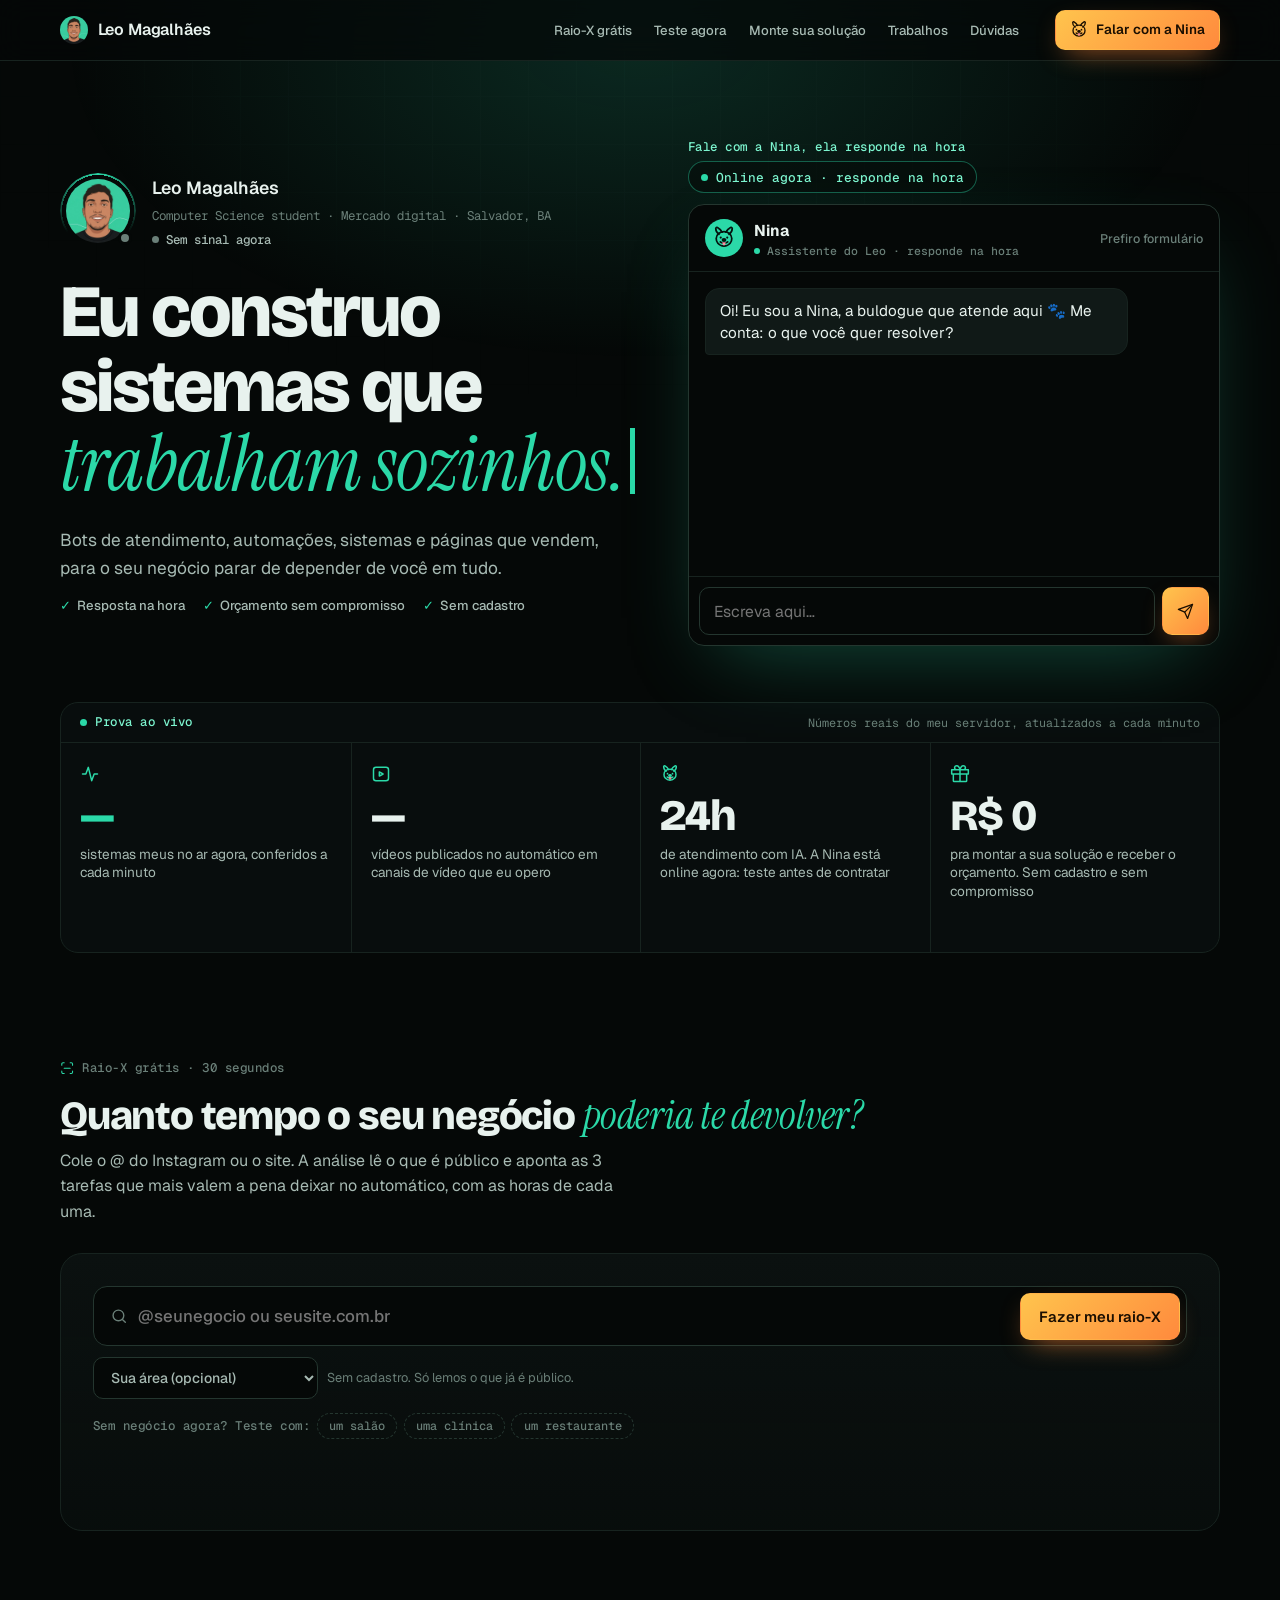
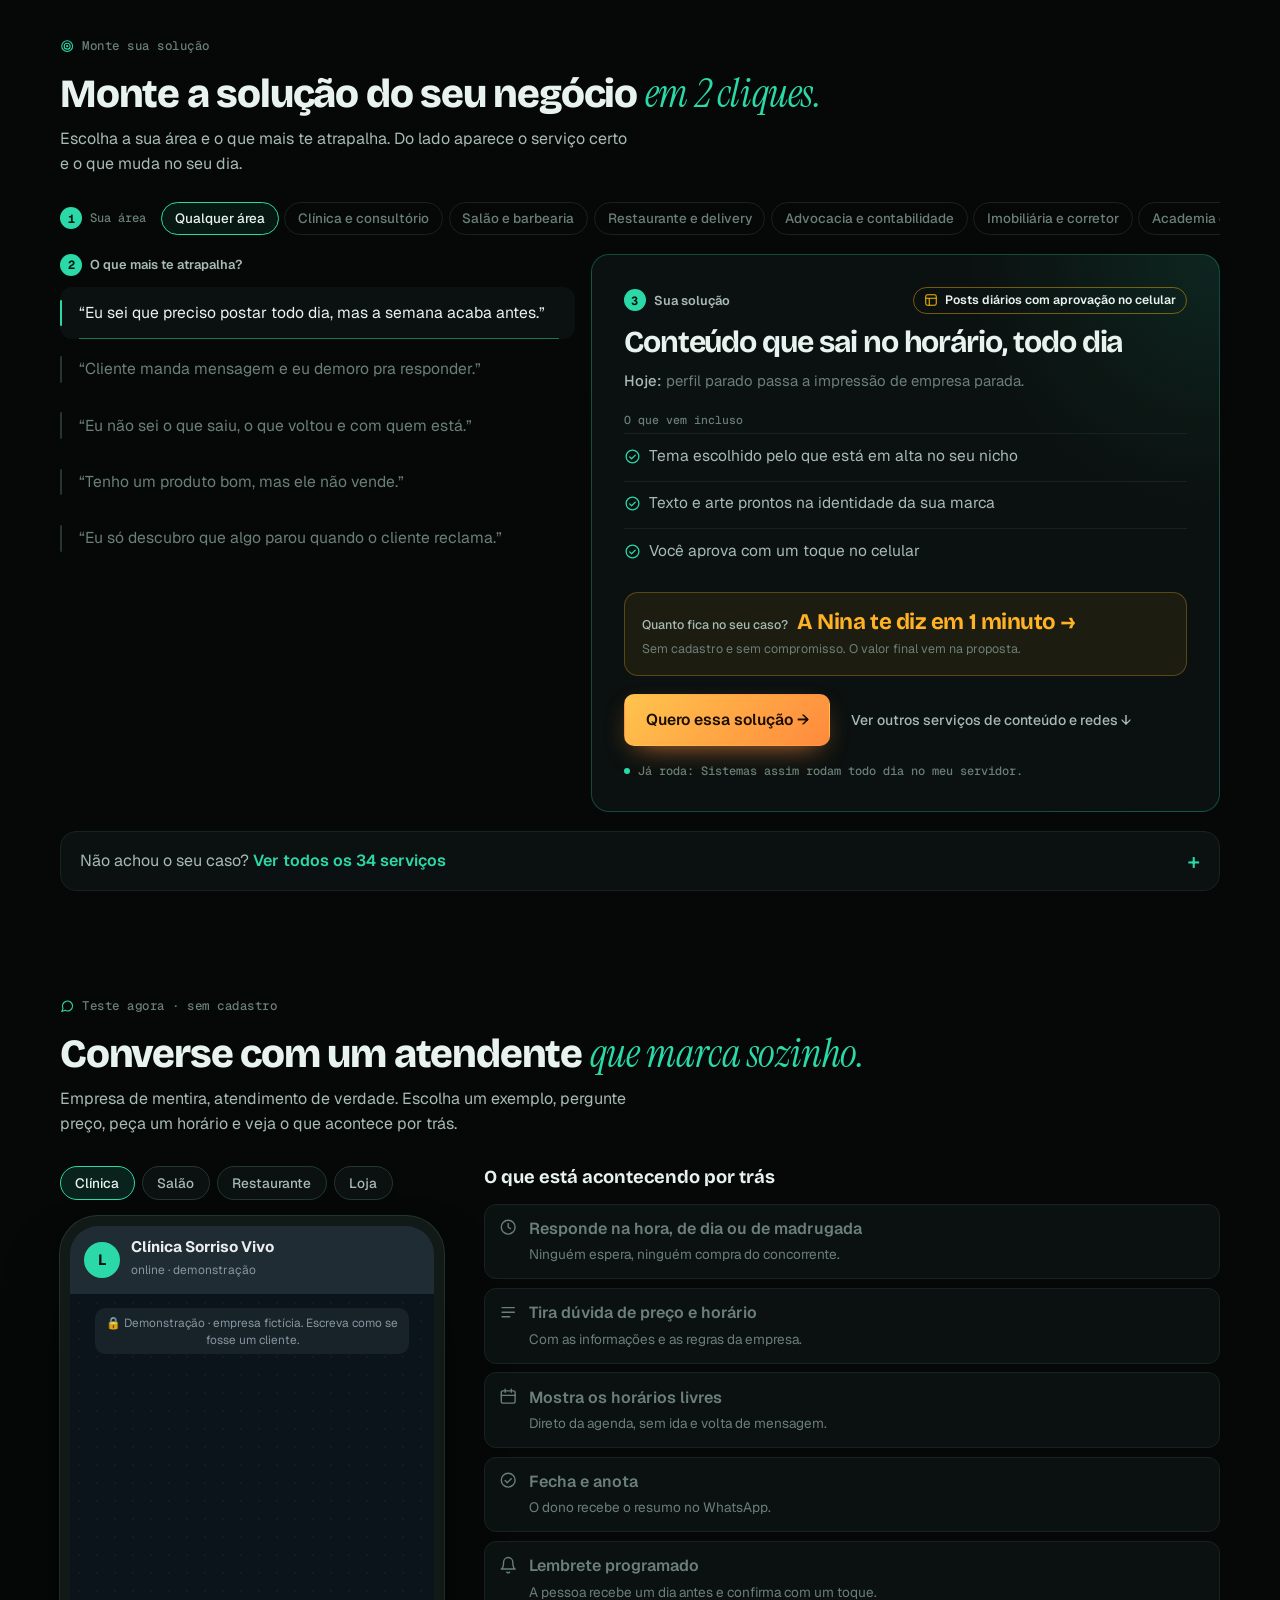
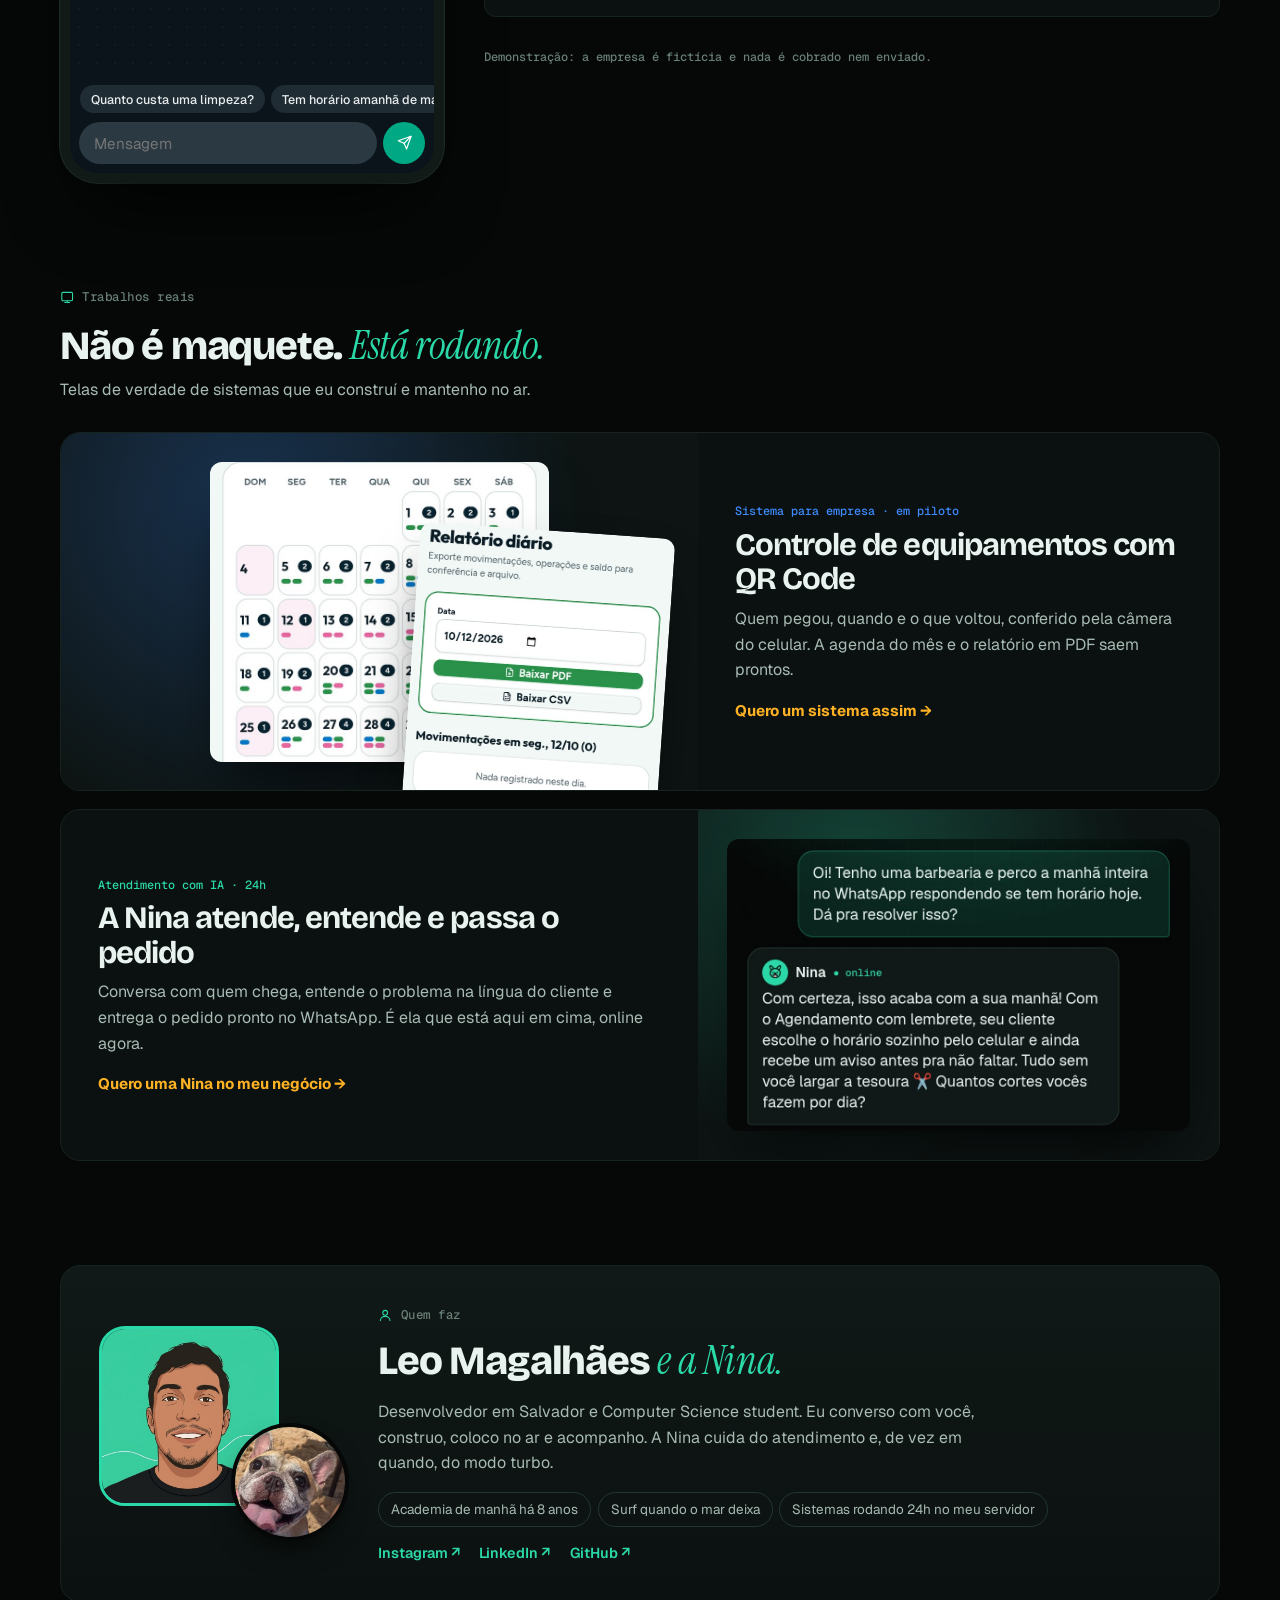
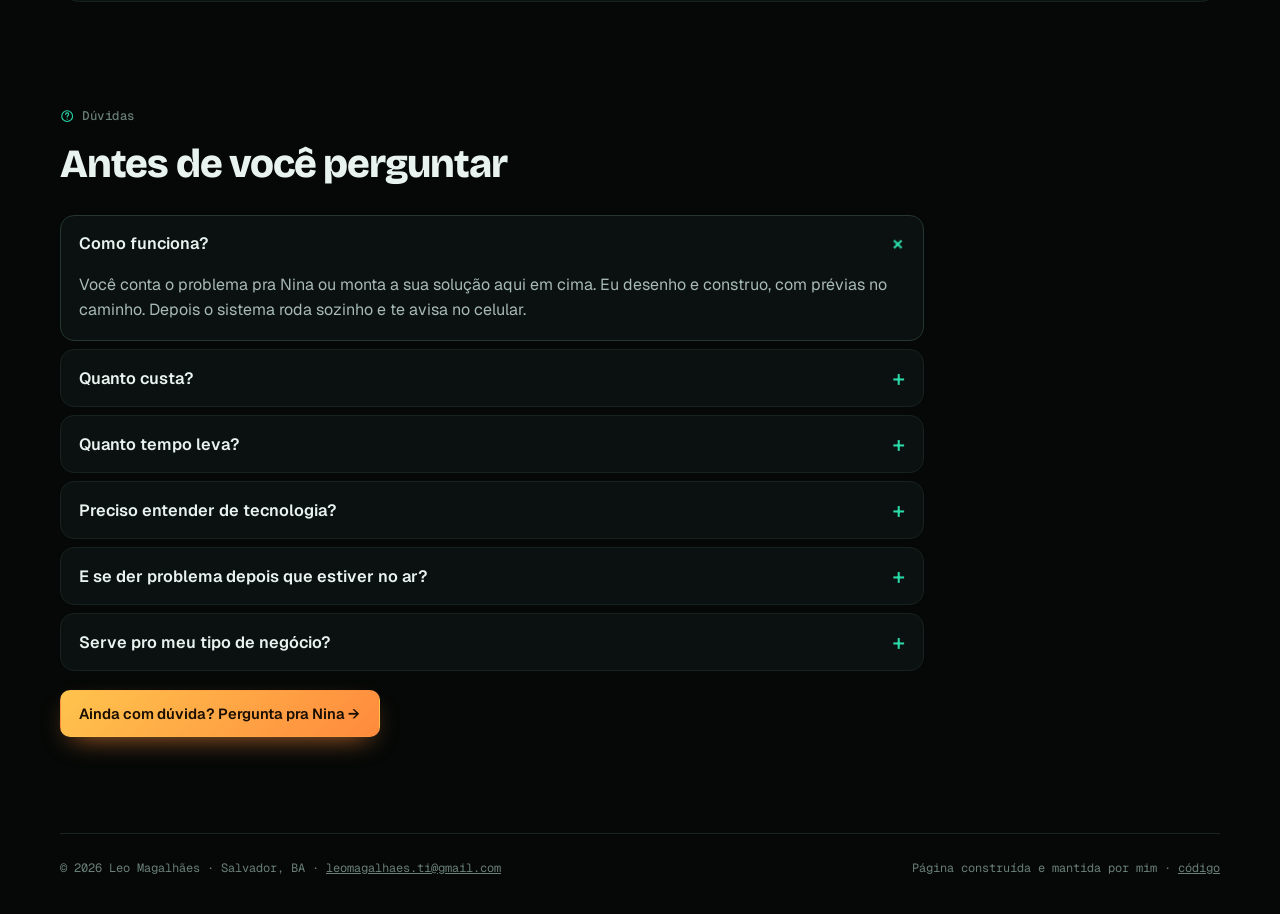
==== novo/index.html @ d96c5d02 "Raio-X e demonstração no site principal; academia no lugar do jiu Co-Authored-By: Claude Opus 5.5 <n" ====
<!doctype html>
<html lang="pt-BR">
<head>
<base href="/">
<meta name="robots" content="noindex">
<meta charset="utf-8">
<meta name="viewport" content="width=device-width,initial-scale=1,viewport-fit=cover">
<meta name="description" content="Leo Magalhães, Computer Science student. Automações, aplicativos web, ferramentas com IA e projetos no mercado digital, com o status de cada um ao vivo.">
<meta property="og:title" content="Leo Magalhães · Projetos">
<meta property="og:description" content="Eu construo sistemas que trabalham sozinhos. Veja o que está rodando agora.">
<meta property="og:image" content="https://leomagalhaesti.github.io/previa.png">
<meta property="og:url" content="https://leomagalhaesti.github.io/">
<meta property="og:type" content="website">
<meta name="twitter:card" content="summary_large_image">
<meta name="theme-color" content="#050807">
<link rel="icon" href="img/foto.jpg">
<title>Leo Magalhães</title>
<link rel="stylesheet" href="https://fonts.googleapis.com/css2?family=Bricolage+Grotesque:opsz,wght@12..96,600;12..96,700;12..96,800&family=Geist:wght@400;500;600;700&family=Geist+Mono:wght@400;500;600&family=Instrument+Serif:ital@1&display=swap">
<style>
/* Layout: central de controle. Topo com quem sou + console ao vivo (dados reais do servidor e do GitHub entrando linha
   a linha); faixa de números animados; sistemas em operação com batimento; projetos com barra de progresso; diário em
   linha do tempo que acende ao rolar; fora do código com os ícones dos destaques do Instagram; contato.
   Identidade = a do Instagram: verde-menta da foto, grafite, ícones de traço e a ondinha. Só escuro. */
:root{
  --fundo:#050807; --painel:#0B1110; --painel-2:#101917; --linha:#17231F; --linha-forte:#24362F;
  --texto:#E8F2EE; --texto-2:#A7BAB3; --texto-3:#6A7F78;
  --menta:#2BD9A8; --menta-2:#7CF5CF; --ambar:#F5B700; --coral:#FF4D6D; --azul:#3D8BFF; --lilas:#B79CFF;
  --mono:"Geist Mono",ui-monospace,monospace; --sans:"Geist",system-ui,sans-serif; --raio:14px;
  color-scheme:dark;
}
*{box-sizing:border-box}
html{scroll-behavior:smooth;-webkit-text-size-adjust:100%}
body{margin:0;background:var(--fundo);color:var(--texto);font:400 1rem/1.6 var(--sans);overflow-x:hidden}
body::before{content:"";position:fixed;inset:0;pointer-events:none;z-index:0;
  background:linear-gradient(var(--linha) 1px,transparent 1px) 0 0/48px 48px,linear-gradient(90deg,var(--linha) 1px,transparent 1px) 0 0/48px 48px;
  opacity:.35;mask-image:radial-gradient(ellipse 80% 60% at 50% 0%,#000 30%,transparent 75%)}
body::after{content:"";position:fixed;left:50%;top:-30vh;width:90vw;height:70vh;transform:translateX(-50%);pointer-events:none;z-index:0;
  background:radial-gradient(closest-side,rgba(43,217,168,.16),transparent)}
a{color:inherit}
img{max-width:100%;display:block}
.envelope{position:relative;z-index:1;width:min(1160px,100% - 2rem);margin-inline:auto}
.rotulo{display:inline-flex;align-items:center;gap:.5rem;font:500 .78rem/1 var(--mono);letter-spacing:.04em;color:var(--texto-3)}
.ic-s{width:1.15em;height:1.15em;flex:none;fill:none;stroke:currentColor;stroke-width:1.8;stroke-linecap:round;stroke-linejoin:round;vertical-align:-.2em}
.rotulo .ic-s{color:var(--menta)}
.rotulo b{color:var(--menta);font-weight:500}

/* barra */
.barra{position:sticky;top:0;z-index:20;backdrop-filter:blur(14px);-webkit-backdrop-filter:blur(14px);background:rgba(5,8,7,.72);border-bottom:1px solid var(--linha)}
.barra .envelope{display:flex;align-items:center;justify-content:space-between;height:60px;gap:1rem}
.marca{display:flex;align-items:center;gap:.6rem;text-decoration:none;font-weight:600;letter-spacing:-.01em}
.marca img{width:28px;height:28px;border-radius:50%}
.barra nav{display:flex;gap:1.4rem;font:500 .82rem var(--sans)}
.barra nav a{text-decoration:none;color:var(--texto-2)}.barra nav a:hover{color:var(--menta)}
.relogio{font:500 .72rem var(--mono);color:var(--texto-3);font-variant-numeric:tabular-nums}
.marca,.barra nav a{white-space:nowrap}
@media (max-width:40rem){.barra nav a.opcional,.relogio{display:none}.barra nav{gap:1rem;font-size:.7rem}}
@media (max-width:26rem){.marca span{display:none}}

/* topo */
.topo{padding:clamp(2.5rem,7vw,5rem) 0 2.5rem;display:grid;gap:2.5rem;align-items:center}
@media (min-width:60rem){.topo{grid-template-columns:1.05fr .95fr}}
.quem{display:flex;align-items:center;gap:1rem}
.orbita{position:relative;width:76px;height:76px;flex:none;display:grid;place-items:center}
.orbita::before{content:"";position:absolute;inset:0;border-radius:50%;background:conic-gradient(from 0deg,var(--menta),transparent 35%,transparent 65%,var(--menta));
  animation:gira 6s linear infinite;-webkit-mask:radial-gradient(farthest-side,transparent calc(100% - 2px),#000 calc(100% - 2px));mask:radial-gradient(farthest-side,transparent calc(100% - 2px),#000 calc(100% - 2px))}
.orbita img{width:64px;height:64px;border-radius:50%}
.orbita .ponto{position:absolute;right:4px;bottom:4px;width:14px;height:14px;border-radius:50%;background:var(--texto-3);border:3px solid var(--fundo)}
.online .orbita .ponto{background:var(--menta);box-shadow:0 0 12px var(--menta)}
.quem strong{display:block;font-size:1.1rem;font-weight:600}
.quem .cargo{font:400 .78rem var(--mono);color:var(--texto-3)}
.visto{display:flex;align-items:center;gap:.45rem;margin-top:.25rem;font:500 .78rem var(--mono);color:var(--texto-2)}
.visto i{width:7px;height:7px;border-radius:50%;background:var(--texto-3);flex:none}
.online .visto i{background:var(--menta);animation:pulso 2s ease-out infinite}
.online .visto{color:var(--menta-2)}
h1{margin:1.6rem 0 0;font-weight:700;font-size:clamp(2.5rem,6.6vw,4.6rem);line-height:1.02;letter-spacing:-.045em}
h1 .troca{display:block;color:var(--menta);min-height:1.05em}
h1 .cursor{display:inline-block;width:.07em;height:.85em;margin-left:.06em;background:var(--menta);vertical-align:-.06em;animation:pisca 1s steps(1) infinite}
.lead{max-width:34rem;margin:1.3rem 0 0;font-size:1.08rem;color:var(--texto-2)}
.acoes{display:flex;flex-wrap:wrap;gap:.7rem;margin-top:1.8rem}
.botao{display:inline-flex;align-items:center;gap:.5rem;padding:.8rem 1.15rem;border-radius:10px;border:1px solid var(--linha-forte);text-decoration:none;font-weight:600;font-size:.92rem;transition:border-color .2s,background .2s,transform .2s}
.botao:hover{border-color:var(--menta);transform:translateY(-1px)}
button.botao{background:transparent;color:var(--texto);font-family:var(--sans);cursor:pointer}
.botao.cheio{background:var(--menta);border-color:var(--menta);color:#03140F}
.botao.cheio:hover{background:var(--menta-2)}

/* console */
.console{background:linear-gradient(180deg,var(--painel-2),var(--painel));border:1px solid var(--linha-forte);border-radius:var(--raio);overflow:hidden;
  box-shadow:0 30px 80px -30px rgba(43,217,168,.25),inset 0 1px 0 rgba(255,255,255,.03);min-width:0}
.console header{display:flex;align-items:center;gap:.45rem;padding:.75rem 1rem;border-bottom:1px solid var(--linha)}
.console header i{width:10px;height:10px;border-radius:50%;background:#2A3A35}
.console header i:first-child{background:var(--coral)}.console header i:nth-child(2){background:var(--ambar)}.console header i:nth-child(3){background:var(--menta)}
.console header span{margin-left:auto;font:500 .7rem var(--mono);color:var(--texto-3)}
.console header .vivo{display:inline-flex;align-items:center;gap:.35rem;color:var(--menta)}
.console header .vivo::before{content:"";width:6px;height:6px;border-radius:50%;background:var(--menta);animation:pulso 2s ease-out infinite}
.log{margin:0;padding:1rem 1.1rem 1.2rem;list-style:none;font:400 .8rem/1.75 var(--mono);height:19.5rem;overflow:hidden;display:flex;flex-direction:column;justify-content:flex-end;
  -webkit-mask-image:linear-gradient(transparent,#000 22%);mask-image:linear-gradient(transparent,#000 22%)}
.log li{display:flex;gap:.7rem;white-space:nowrap;animation:entra .35s ease-out}
.log time{color:var(--texto-3);flex:none}
.log .tag{flex:none;min-width:7.2rem;color:var(--menta);display:inline-flex;align-items:center;gap:.4rem}
.log .tag .ic-s{width:1em;height:1em}
.log .tag.ambar{color:var(--ambar)}.log .tag.azul{color:var(--azul)}.log .tag.lilas{color:var(--lilas)}.log .tag.coral{color:var(--coral)}
.log .msg{color:var(--texto-2);overflow:hidden;text-overflow:ellipsis}
.log .ok{color:var(--menta);flex:none}
.log li.digitando .msg::after{content:"▍";color:var(--menta);animation:pisca 1s steps(1) infinite}
@media (max-width:30rem){.log{font-size:.72rem;height:15rem}.log .tag{min-width:6rem}.log time{display:none}}

/* números */
.numeros{display:grid;grid-template-columns:repeat(4,1fr);border:1px solid var(--linha);border-radius:var(--raio);background:rgba(11,17,16,.6);margin-top:1rem}
.numeros div{padding:1.3rem 1.2rem;min-width:0}
.numeros .ic-s{display:block;width:20px;height:20px;color:var(--texto-3);margin-bottom:.8rem}
.numeros .vivo .ic-s{color:var(--menta)}
.numeros div+div{border-left:1px solid var(--linha)}
.numeros strong{display:block;font-weight:700;font-size:clamp(1.8rem,4.5vw,2.6rem);line-height:1;letter-spacing:-.03em;font-variant-numeric:tabular-nums}
.numeros strong small{font-size:.5em;color:var(--texto-3);font-weight:500;margin-left:.15em}
.numeros>div>span{display:block;margin-top:.45rem;font-size:.83rem;color:var(--texto-3);line-height:1.35}
.numeros .vivo strong{color:var(--menta)}
@media (max-width:48rem){.numeros{grid-template-columns:1fr 1fr}.numeros div:nth-child(3){border-left:0}.numeros div:nth-child(n+3){border-top:1px solid var(--linha)}}

/* seções */
.secao{padding-top:clamp(4rem,9vw,6.5rem)}
.secao>header{display:flex;flex-wrap:wrap;align-items:end;justify-content:space-between;gap:.8rem 2rem;margin-bottom:1.8rem}
.secao h2{margin:.7rem 0 0;font-weight:700;font-size:clamp(1.7rem,3.6vw,2.5rem);letter-spacing:-.035em;line-height:1.08}
.secao>header p{margin:.6rem 0 0;max-width:36rem;color:var(--texto-2)}
.resumo-vivo{font:500 .75rem var(--mono);color:var(--texto-3);font-variant-numeric:tabular-nums}
.resumo-vivo b{color:var(--menta);font-weight:500}

/* operação */
.op-lista{list-style:none;margin:0;padding:0;display:grid;grid-template-columns:repeat(auto-fill,minmax(20rem,1fr));gap:.75rem}
.op-lista li{position:relative;background:var(--painel);border:1px solid var(--linha);border-radius:var(--raio);padding:1rem 1.1rem 0;overflow:hidden;min-width:0;transition:border-color .25s}
.op-lista li:hover{border-color:var(--linha-forte)}
.op-cab{display:flex;align-items:center;gap:.6rem}
.op-cab em i{width:6px;height:6px;border-radius:50%;background:var(--menta);animation:pulso 2.4s ease-out infinite;flex:none}
.op-cab b{font-weight:600;font-size:.98rem;letter-spacing:-.01em}
.op-ico{width:36px;height:36px;border-radius:10px;display:grid;place-items:center;flex:none;color:var(--menta);background:rgba(43,217,168,.08);border:1px solid rgba(43,217,168,.22)}
.op-ico .ic-s{width:19px;height:19px}
.op-lista li.instavel .op-ico{color:var(--ambar);background:rgba(245,183,0,.08);border-color:rgba(245,183,0,.25)}
.op-lista li.vinculado .op-ico{color:var(--azul);background:rgba(61,139,255,.08);border-color:rgba(61,139,255,.25)}
.op-cab em{margin-left:auto;display:inline-flex;align-items:center;gap:.4rem;font:500 .7rem var(--mono);font-style:normal;color:var(--menta);border:1px solid rgba(43,217,168,.35);padding:.2rem .5rem;border-radius:999px}
.op-lista p{margin:.6rem 0 .2rem;font-size:.9rem;color:var(--texto-2)}
.op-lista svg.bat{display:block;width:calc(100% + 2.2rem);margin:0 -1.1rem;height:38px}
.op-lista svg.bat path{fill:none;stroke:var(--menta);stroke-width:1.5;stroke-dasharray:6 600;animation:batida 3.2s linear infinite;filter:drop-shadow(0 0 4px rgba(43,217,168,.7))}
.op-lista svg.bat path.base{stroke:var(--linha-forte);stroke-dasharray:none;animation:none;filter:none}
.op-lista li.instavel .op-cab em i{background:var(--ambar);animation:none}
.op-lista li.instavel em{color:var(--ambar);border-color:rgba(245,183,0,.35)}.op-lista li.instavel svg.bat path:not(.base){stroke:var(--ambar);animation-duration:1.4s}
.op-lista li.vinculado .op-cab em i{background:var(--azul);animation:none}
.op-lista li.vinculado em{color:var(--azul);border-color:rgba(61,139,255,.35)}.op-lista li.vinculado svg.bat path:not(.base){stroke:var(--azul);animation:none;stroke-dasharray:none;opacity:.5;filter:none}

/* pontes entre seções */
.ponte{display:flex;flex-wrap:wrap;align-items:center;justify-content:space-between;gap:.6rem 1.2rem;margin-top:1.6rem;padding:1rem 1.2rem;border-radius:var(--raio);
  text-decoration:none;border:1px dashed var(--linha-forte);color:var(--texto-2);transition:border-color .25s,background .25s}
.ponte b{color:var(--menta);font-weight:600;white-space:nowrap}
.ponte:hover{border-color:var(--menta);border-style:solid;background:rgba(43,217,168,.05)}
.ponte:hover b{text-decoration:underline}
/* ---- hierarquia única nas seções de venda: 1 título forte, 1 linha de apoio, cor só no ícone e no indicador ---- */
/* pedido em uma frase (topo) */
.rapido{display:flex;gap:.4rem;margin-top:1.8rem;max-width:34rem;padding:.35rem;border-radius:14px;background:var(--painel);border:1px solid var(--linha-forte);transition:border-color .2s,box-shadow .2s}
.rapido:focus-within{border-color:var(--menta);box-shadow:0 0 0 4px rgba(43,217,168,.12)}
.rapido input{flex:1;min-width:0;background:none;border:0;outline:0;color:var(--texto);font:400 1rem var(--sans);padding:.7rem .8rem}
.rapido input::placeholder{color:var(--texto-3)}
.rapido .botao{padding:.7rem 1rem;white-space:nowrap}
.atalhos{display:flex;flex-wrap:wrap;gap:.4rem 1.2rem;margin-top:.9rem;font:500 .82rem var(--sans)}
.atalhos a{color:var(--texto-3);text-decoration:none}.atalhos a:hover{color:var(--menta)}
@media (max-width:30rem){.rapido{flex-direction:column}.rapido .botao{justify-content:center}}

/* soluções: lista de frases à esquerda, painel limpo à direita */
.dores{display:grid;gap:1rem}
@media (min-width:60rem){.dores{grid-template-columns:.9fr 1.1fr;align-items:stretch}}
.frases{list-style:none;margin:0;padding:0;display:grid;gap:.25rem;align-content:start}
.frases button{all:unset;box-sizing:border-box;cursor:pointer;position:relative;display:block;width:100%;padding:.95rem 1rem .95rem 1.2rem;border-radius:12px;
  color:var(--texto-3);font-size:.98rem;line-height:1.4;overflow:hidden;transition:color .25s,background .25s}
.frases button::before{content:"";position:absolute;left:0;top:.8rem;bottom:.8rem;width:2px;border-radius:2px;background:var(--linha-forte);transition:background .25s}
.frases button:hover{color:var(--texto-2)}
.frases button:focus-visible{outline:2px solid var(--menta);outline-offset:2px}
.frases button[aria-selected="true"]{color:var(--texto);background:var(--painel)}
.frases button[aria-selected="true"]::before{background:var(--menta)}
.frases .tempo{position:absolute;left:1.2rem;right:1rem;bottom:0;height:1px;transform-origin:left;transform:scaleX(0);background:var(--menta);opacity:.5}
.frases button[aria-selected="true"] .tempo.anda{animation:enche var(--ciclo,7s) linear forwards}
.cura{display:flex;flex-direction:column;background:var(--painel);border:1px solid var(--linha);border-radius:calc(var(--raio) + 4px);padding:clamp(1.3rem,3vw,2rem)}
.cura>*{animation:entra .45s ease-out both}
.cura h3{margin:.7rem 0 0;font-size:clamp(1.45rem,2.8vw,1.9rem);font-weight:700;letter-spacing:-.035em;line-height:1.12}
.cura .hoje{margin:.6rem 0 0;color:var(--texto-3);font-size:.93rem}
.cura .hoje b{color:var(--texto-2);font-weight:500}
.tres{list-style:none;margin:1.4rem 0 0;padding:0;display:grid;gap:.15rem;counter-reset:t}
.tres li{counter-increment:t;display:grid;grid-template-columns:2rem 1fr;align-items:baseline;padding:.6rem 0;border-top:1px solid var(--linha);color:var(--texto-2);font-size:.97rem}
.tres li::before{content:"0" counter(t);font:500 .74rem var(--mono);color:var(--menta)}
.cura-pe{display:flex;flex-wrap:wrap;align-items:center;gap:.6rem 1.3rem;margin-top:auto;padding-top:1.5rem}
.link-sec{all:unset;cursor:pointer;font:500 .88rem var(--sans);color:var(--texto-2)}
.link-sec:hover{color:var(--menta)}
.link-sec:focus-visible{outline:2px solid var(--menta);outline-offset:3px;border-radius:4px}
.ja-roda{display:flex;align-items:center;gap:.5rem;margin:1.1rem 0 0;font:500 .75rem var(--mono);color:var(--texto-3)}
.ja-roda i{width:6px;height:6px;border-radius:50%;background:var(--menta);flex:none;animation:pulso 2.4s ease-out infinite}

/* serviços: áreas à esquerda, uma lista enxuta à direita */
.vitrine{margin-top:1rem;display:grid;gap:1rem}
@media (min-width:52rem){.vitrine{grid-template-columns:17.5rem 1fr;align-items:start}}
.areas{display:flex;gap:.3rem;overflow-x:auto;scrollbar-width:none;padding-bottom:.2rem}
.areas::-webkit-scrollbar{display:none}
@media (min-width:52rem){.areas{flex-direction:column;position:sticky;top:76px;overflow:visible}}
.areas button{all:unset;box-sizing:border-box;cursor:pointer;flex:none;position:relative;display:flex;align-items:center;gap:.65rem;padding:.65rem .8rem;border-radius:10px;
  font:500 .9rem var(--sans);color:var(--texto-3);white-space:nowrap;transition:color .2s,background .2s}
.areas button .ic-s{width:17px;height:17px;color:var(--cor)}
.areas button small{margin-left:auto;padding-left:.8rem;font:500 .7rem var(--mono);color:var(--texto-3)}
.areas button:hover{color:var(--texto)}
.areas button[aria-selected="true"]{color:var(--texto);background:var(--painel)}
.areas button[aria-selected="true"]::before{content:"";position:absolute;left:0;top:.55rem;bottom:.55rem;width:2px;border-radius:2px;background:var(--cor)}
.areas button:focus-visible{outline:2px solid var(--menta);outline-offset:2px}
@media (max-width:51.99rem){.areas button{border:1px solid var(--linha)}.areas button[aria-selected="true"]{border-color:var(--cor)}.areas button[aria-selected="true"]::before{display:none}}
.lista{background:var(--painel);border:1px solid var(--linha);border-radius:calc(var(--raio) + 4px);padding:.4rem clamp(.4rem,1.5vw,.9rem) .6rem;min-height:100%}
.lista-cab{display:flex;align-items:baseline;justify-content:space-between;gap:1rem;padding:1rem .6rem .7rem}
.lista-cab h3{margin:0;font-size:1.2rem;letter-spacing:-.02em}
.lista-cab span{font:500 .72rem var(--mono);color:var(--texto-3)}
.servicos{list-style:none;margin:0;padding:0}
.servicos li{animation:entra .35s ease-out both}
.servicos li+li{border-top:1px solid var(--linha)}
.item{all:unset;box-sizing:border-box;cursor:pointer;width:100%;display:grid;grid-template-columns:1fr auto;align-items:center;gap:1rem;padding:.9rem .6rem;border-radius:10px;transition:background .2s}
.item strong{display:block;font-weight:600;font-size:.98rem;letter-spacing:-.01em;line-height:1.3}
.item small{display:block;margin-top:.15rem;font-size:.86rem;color:var(--texto-3);line-height:1.45}
.item em{font-style:normal;font:500 .66rem var(--mono);color:var(--cor);margin-left:.5rem;vertical-align:.1em}
.item .quero{font:600 .82rem var(--sans);color:var(--texto-3);white-space:nowrap;transition:color .2s,transform .2s}
.item:hover{background:var(--painel-2)}
.item:hover .quero{color:var(--menta);transform:translateX(2px)}
.item:focus-visible{outline:2px solid var(--menta);outline-offset:-2px}
@media (max-width:30rem){.item .quero b{display:none}}
.servicos mark{background:color-mix(in srgb,var(--menta) 30%,transparent);color:inherit;border-radius:3px}
/* Nina: atendente do site (a buldogue do Leo) */
.pata{width:1.15em;height:1.15em;fill:currentColor;flex:none}
.nina{display:flex;flex-direction:column;min-width:0;background:var(--fundo);border:1px solid var(--linha-forte);border-radius:16px;overflow:hidden}
.nina-cab{display:flex;align-items:center;gap:.7rem;padding:.8rem 1rem;border-bottom:1px solid var(--linha)}
.nina-av{width:38px;height:38px;border-radius:50%;display:grid;place-items:center;flex:none;color:#03140F;background:var(--menta)}
.nina-av .pata{width:20px;height:20px}
.nina-cab strong{display:block;font-size:.98rem}
.nina-cab small{display:flex;align-items:center;gap:.4rem;font:500 .72rem var(--mono);color:var(--texto-3)}
.nina-cab small i{width:6px;height:6px;border-radius:50%;background:var(--menta);animation:pulso 2.4s ease-out infinite}
.nina-cab .link-sec{margin-left:auto;font-size:.78rem;color:var(--texto-3)}
.nina-msgs{list-style:none;margin:0;padding:1rem;display:flex;flex-direction:column;gap:.55rem;height:22rem;overflow-y:auto;scroll-behavior:smooth;overscroll-behavior:contain}
.nina-msgs li{max-width:85%;padding:.65rem .9rem;border-radius:14px;font-size:.95rem;line-height:1.45;white-space:pre-wrap;overflow-wrap:anywhere;animation:entra .3s ease-out both}
.nina-msgs .dela{align-self:flex-start;background:var(--painel-2);border:1px solid var(--linha);border-bottom-left-radius:4px;color:var(--texto)}
.nina-msgs .sua{align-self:flex-end;background:rgba(43,217,168,.14);border:1px solid rgba(43,217,168,.3);border-bottom-right-radius:4px}
.nina-msgs .aviso{align-self:center;max-width:100%;background:none;padding:.2rem;font:500 .74rem var(--mono);color:var(--menta-2);text-align:center}
.nina-msgs .digita{display:flex;gap:.3rem;padding:.8rem .9rem}
.nina-msgs .digita i{width:6px;height:6px;border-radius:50%;background:var(--texto-3);animation:pula 1s ease-in-out infinite}
.nina-msgs .digita i:nth-child(2){animation-delay:.15s}.nina-msgs .digita i:nth-child(3){animation-delay:.3s}
.pedido .nina-escreve{display:flex;gap:.4rem;padding:.6rem;border-top:1px solid var(--linha)}
.nina-escreve input{flex:1;min-width:0;background:var(--painel);border:1px solid var(--linha-forte);border-radius:10px;color:var(--texto);font:400 .98rem var(--sans);padding:.75rem .9rem}
.nina-escreve input:focus{outline:0;border-color:var(--menta);box-shadow:0 0 0 4px rgba(43,217,168,.12)}
.nina-escreve .botao{padding:.7rem .9rem}
.nina-escreve .botao[disabled]{opacity:.5;pointer-events:none}
@keyframes pula{0%,100%{transform:none;opacity:.5}50%{transform:translateY(-3px);opacity:1}}
@media (max-width:30rem){.nina-msgs{height:19rem}}
/* seletor de profissão nas soluções */
.perfil{display:flex;align-items:center;gap:.8rem;margin:-.4rem 0 1rem;min-width:0}
.perfil>span{flex:none;font:500 .76rem var(--mono);color:var(--texto-3)}
.perfis{display:flex;gap:.35rem;overflow-x:auto;scrollbar-width:none;min-width:0;padding:.15rem}
.perfis::-webkit-scrollbar{display:none}
.perfis button{all:unset;cursor:pointer;flex:none;padding:.42rem .8rem;border-radius:999px;border:1px solid var(--linha);font:500 .84rem var(--sans);color:var(--texto-3);transition:color .2s,border-color .2s,background .2s}
.perfis button:hover{color:var(--texto);border-color:var(--linha-forte)}
.perfis button[aria-pressed="true"]{color:var(--texto);border-color:var(--menta);background:rgba(43,217,168,.08)}
.perfis button:focus-visible{outline:2px solid var(--menta);outline-offset:2px}
@media (max-width:40rem){.perfil{flex-direction:column;align-items:stretch;gap:.5rem}}
/* Nina viva: inclina a cabeça, fareja enquanto pensa, modo turbo 220V */
.nina-av{padding:0;overflow:hidden;cursor:pointer;border:2px solid var(--menta);background:var(--painel)}
.nina-av img{width:100%;height:100%;object-fit:cover;animation:inclina 9s ease-in-out infinite;transform-origin:50% 80%}
.nina.turbo .nina-av{border-color:var(--ambar);box-shadow:0 0 16px rgba(245,183,0,.7);animation:treme .1s linear infinite}
.nina.turbo .nina-cab small{color:var(--ambar)}.nina.turbo .nina-cab small i{background:var(--ambar)}
.nina-msgs .digita span{margin-left:.35rem;font:500 .72rem var(--mono);color:var(--texto-3)}
.turbo-pista{position:fixed;left:0;bottom:10px;z-index:40;pointer-events:none;display:flex;align-items:center;gap:.45rem;opacity:0;transform:translateX(-300px)}
.turbo-pista img{width:132px;height:auto;filter:drop-shadow(0 0 14px rgba(245,183,0,.35))}
.turbo-pista::before{content:"";position:absolute;right:calc(100% - 6px);top:55%;width:90px;height:16px;transform:translateY(-50%);
  background:repeating-linear-gradient(180deg,transparent 0 4px,rgba(245,183,0,.7) 4px 6px);-webkit-mask:linear-gradient(90deg,transparent,#000);mask:linear-gradient(90deg,transparent,#000)}
.turbo-pista span{align-self:flex-start;margin-top:.4rem;font:700 .7rem var(--mono);color:#1A1200;background:var(--ambar);padding:.2rem .5rem;border-radius:999px;white-space:nowrap}
.turbo-pista.vai{animation:disparada 2.8s cubic-bezier(.55,.1,.45,.9) infinite both;pointer-events:auto;cursor:pointer}
.turbo-pista.parou{animation:none}
.coracao{position:fixed;z-index:42;pointer-events:none;font-size:1.8rem;animation:sobe 1.2s ease-out forwards}
.turbo-aviso{position:fixed;left:0;right:0;margin-inline:auto;width:fit-content;top:72px;z-index:41;display:flex;align-items:center;gap:.7rem;max-width:calc(100vw - 1.5rem);box-sizing:border-box;padding:.55rem .55rem .55rem 1rem;border-radius:999px;
  background:var(--ambar);color:#1A1200;font:600 .9rem/1.3 var(--sans);box-shadow:0 14px 34px -10px rgba(245,183,0,.75);opacity:0;pointer-events:none;transform:translateY(-16px);transition:opacity .3s,transform .3s}
.turbo-aviso.ve{opacity:1;pointer-events:auto;transform:none}
.turbo-aviso.ve:not(.calmo){animation:balanca 1.2s ease-in-out infinite}
.turbo-aviso button{all:unset;cursor:pointer;flex:none;padding:.5rem .9rem;border-radius:999px;background:#1A1200;color:var(--ambar);font:700 .84rem var(--sans);white-space:nowrap}
.turbo-aviso button[hidden]{display:none}
.turbo-aviso button:focus-visible{outline:2px solid #1A1200;outline-offset:2px}
@media (max-width:30rem){.turbo-aviso{font-size:.82rem;border-radius:16px}}
@keyframes sobe{0%{opacity:0;transform:translateY(0) scale(.6)}20%{opacity:1;transform:translateY(-10px) scale(1.15)}100%{opacity:0;transform:translateY(-60px) scale(1)}}
@keyframes balanca{0%,100%{transform:none}50%{transform:translateY(3px)}}
.flutua-av{width:26px;height:26px;border-radius:50%;object-fit:cover;margin:-.2rem 0 -.2rem -.45rem;border:2px solid #03140F}
@keyframes inclina{0%,88%,100%{transform:none}91%{transform:rotate(-13deg)}95%{transform:rotate(9deg)}}
@keyframes treme{0%,100%{transform:translate(0,0)}25%{transform:translate(1px,-1px)}50%{transform:translate(-1px,1px)}75%{transform:translate(1px,1px)}}
@keyframes disparada{0%{opacity:1;transform:translateX(-300px)}12%{transform:translateX(14vw) translateY(-16px)}24%{transform:translateX(28vw)}36%{transform:translateX(42vw) translateY(-16px)}
  48%{transform:translateX(56vw)}60%{transform:translateX(70vw) translateY(-16px)}72%{transform:translateX(84vw)}99%{opacity:1;transform:translateX(calc(100vw + 40px))}100%{opacity:0;transform:translateX(calc(100vw + 40px))}}
/* ===== reforma 2026-10-14: conversão. Verde = confiança e ao vivo; âmbar = ação (só nos botões que vendem);
   coral = dor; azul = prova. Títulos em Bricolage Grotesque, palavra-chave em Instrument Serif itálico. ===== */
:root{--display:"Bricolage Grotesque",var(--sans);--serif:"Instrument Serif",Georgia,serif;--cta:#FFB224;--cta-2:#FF8A3D}
body::before{opacity:.16}
h1,.secao h2,.cura h3,.pedido h3,.lista-cab h3,.caso h3,.chamada h2{font-family:var(--display);font-optical-sizing:auto}
h1{font-weight:800;letter-spacing:-.035em}
.secao h2{font-weight:800;letter-spacing:-.03em}
.serif,h1 .troca{font-family:var(--serif);font-style:italic;font-weight:400;letter-spacing:-.01em;color:var(--menta)}
h1 .troca{font-size:1.06em;line-height:1}
.botao.cheio{background:linear-gradient(135deg,#FFC44D,var(--cta-2));border-color:transparent;color:#1A0E00;box-shadow:0 10px 28px -12px rgba(255,140,60,.85)}
.botao.cheio:hover{background:linear-gradient(135deg,#FFD06B,#FF9A55);border-color:transparent}
.flutua{background:linear-gradient(135deg,#FFC44D,var(--cta-2));color:#1A0E00;box-shadow:0 12px 34px -10px rgba(255,140,60,.8)}
.nina-ic{width:1.2em;height:1.2em;flex:none}
.cta-topo{padding:.5rem .85rem;font-size:.84rem;gap:.45rem}
.cta-topo .nina-ic{width:20px;height:20px}
.barra nav{margin-left:auto;margin-right:1.2rem}
@media (max-width:40rem){.cta-topo span{display:none}.cta-topo{padding:.5rem}.barra nav{margin-right:.6rem}}
.nina-av{border:0;background:var(--menta);color:#03140F}
.nina-av .nina-ic{width:26px;height:26px;animation:inclina 9s ease-in-out infinite;transform-origin:50% 80%}
.flutua-av{display:grid;place-items:center;background:var(--menta);color:#03140F;border:2px solid #1A0E00}
.flutua-av .nina-ic{width:18px;height:18px}
.garantias{list-style:none;display:flex;flex-wrap:wrap;gap:.4rem 1.1rem;margin:.9rem 0 0;padding:0;font:500 .82rem var(--sans);color:var(--texto-2)}
.garantias li::before{content:"✓";color:var(--menta);font-weight:700;margin-right:.4rem}
/* prova ao vivo */
.prova-viva{margin-top:1rem;border:1px solid var(--linha);border-radius:18px;background:rgba(11,17,16,.7);overflow:hidden}
.prova-cab{display:flex;flex-wrap:wrap;align-items:center;justify-content:space-between;gap:.3rem 1rem;padding:.75rem 1.2rem;border-bottom:1px solid var(--linha)}
.prova-cab .rotulo{color:var(--menta-2)}
.ponto-vivo{width:7px;height:7px;border-radius:50%;background:var(--menta);animation:pulso 2s ease-out infinite}
.prova-fonte{font:400 .74rem var(--mono);color:var(--texto-3)}
.prova-grade{display:grid;grid-template-columns:repeat(4,1fr)}
.pv{all:unset;box-sizing:border-box;cursor:pointer;display:flex;flex-direction:column;gap:.4rem;padding:1.3rem 1.2rem 1.15rem;min-width:0;transition:background .25s}
.pv+.pv{border-left:1px solid var(--linha)}
.pv .ic-s{width:20px;height:20px;color:var(--menta);margin-bottom:.3rem}
.pv strong{font:800 clamp(1.9rem,4.2vw,2.7rem)/1 var(--display);letter-spacing:-.03em;font-variant-numeric:tabular-nums}
.pv.vivo strong{color:var(--menta)}
.pv strong small{font-size:.5em;color:var(--texto-3);font-weight:600;margin-left:.1em}
.pv .rot{font-size:.85rem;color:var(--texto-2);line-height:1.38}
.pv .cta-pv{margin-top:auto;padding-top:.55rem;font:700 .84rem var(--sans);color:var(--cta);opacity:0;transform:translateY(4px);transition:opacity .25s,transform .25s}
.pv:hover{background:rgba(255,178,36,.05)}
.pv:hover .cta-pv,.pv:focus-visible .cta-pv{opacity:1;transform:none}
.pv:focus-visible{outline:2px solid var(--cta);outline-offset:-2px}
@media (hover:none){.pv .cta-pv{opacity:1;transform:none}}
@media (max-width:52rem){.prova-grade{grid-template-columns:1fr 1fr}.pv:nth-child(3){border-left:0}.pv:nth-child(n+3){border-top:1px solid var(--linha)}}
/* monte sua solução */
.passo-n{display:inline-flex;align-items:center;gap:.5rem;font:600 .8rem var(--sans);color:var(--texto-2)}
.passo-n b{width:22px;height:22px;border-radius:50%;display:grid;place-items:center;background:var(--menta);color:#03140F;font:700 .74rem var(--mono)}
.perfil>.passo-n{flex:none}
.col-frases{display:grid;gap:.7rem;align-content:start}
.cura{border-color:rgba(43,217,168,.28);background:radial-gradient(420px circle at 100% 0%,rgba(43,217,168,.10),transparent 60%),var(--painel)}
.cura-cab{display:flex;flex-wrap:wrap;align-items:center;justify-content:space-between;gap:.5rem}
.chip-serv{display:inline-flex;align-items:center;gap:.4rem;padding:.3rem .65rem;border-radius:999px;border:1px solid color-mix(in srgb,var(--cor) 45%,transparent);font:600 .76rem var(--sans);color:var(--texto)}
.chip-serv .ic-s{width:14px;height:14px;color:var(--cor)}
.incluso{display:block;margin-top:1.2rem;font:500 .72rem var(--mono);color:var(--texto-3)}
.tres{margin-top:.4rem}
.tres li{grid-template-columns:1.6rem 1fr;align-items:center}
.tres li::before{display:none}
.tres li .ic-s{color:var(--menta);width:17px;height:17px}
.preco{all:unset;box-sizing:border-box;cursor:pointer;width:100%;display:flex;flex-wrap:wrap;align-items:baseline;gap:.2rem .55rem;margin-top:1.2rem;padding:1rem 1.1rem;border-radius:14px;background:rgba(255,178,36,.07);border:1px solid rgba(255,178,36,.28)}
.preco span{font:500 .78rem var(--sans);color:var(--texto-2)}
.preco strong{font:700 clamp(1.15rem,2.4vw,1.4rem)/1.2 var(--display);letter-spacing:-.02em;color:var(--cta)}
.preco:hover{background:rgba(255,178,36,.12)}
.preco:focus-visible{outline:2px solid var(--cta);outline-offset:2px}
.preco em{font-style:normal;font:600 .9rem var(--sans);color:var(--cta)}
.preco small{flex-basis:100%;font-size:.78rem;color:var(--texto-3)}
.cura-pe{padding-top:1.1rem}
.cura-pe .botao{padding:.9rem 1.3rem;font-size:.98rem}
/* trabalhos reais */
.casos{display:grid;gap:1.1rem}
.caso{display:grid;border:1px solid var(--linha);border-radius:20px;overflow:hidden;background:var(--painel);transition:border-color .3s}
.caso:hover{border-color:color-mix(in srgb,var(--cor) 45%,transparent)}
@media (min-width:56rem){.caso{grid-template-columns:1.1fr .9fr}.caso:nth-child(even) .caso-img{order:2}}
.caso-img{position:relative;min-height:280px;display:grid;place-items:center;padding:1.8rem;overflow:hidden;
  background:radial-gradient(circle at 30% 20%,color-mix(in srgb,var(--cor) 26%,transparent),transparent 62%),#0D1413}
.caso-img img{max-height:300px;width:auto;border-radius:12px;box-shadow:0 30px 60px -22px rgba(0,0,0,.85);transition:transform .6s cubic-bezier(.2,.8,.2,1)}
.caso:hover .caso-img img:first-child{transform:translateY(-5px) rotate(-.8deg)}
.caso-img .extra{position:absolute;right:5%;bottom:-6%;width:40%;max-height:none;transform:rotate(4deg)}
.caso-img.leque{min-height:330px}
.caso-img.leque img{position:absolute;width:31%;max-height:none}
.caso-img.leque img:nth-child(1){transform:translateX(-62%) rotate(-8deg)}
.caso-img.leque img:nth-child(2){z-index:1}
.caso-img.leque img:nth-child(3){transform:translateX(62%) rotate(8deg)}
.caso:hover .caso-img.leque img:nth-child(1){transform:translateX(-72%) rotate(-11deg)}
.caso:hover .caso-img.leque img:nth-child(3){transform:translateX(72%) rotate(11deg)}
.caso-txt{display:flex;flex-direction:column;justify-content:center;gap:.6rem;padding:clamp(1.3rem,3vw,2.3rem)}
.caso .tag{font:500 .74rem var(--mono);color:var(--cor)}
.caso h3{margin:0;font-weight:700;font-size:clamp(1.4rem,2.6vw,1.95rem);line-height:1.1;letter-spacing:-.03em}
.caso p{margin:0;color:var(--texto-2)}
.caso-cta{all:unset;cursor:pointer;align-self:flex-start;margin-top:.5rem;font:700 .95rem var(--sans);color:var(--cta)}
.caso-cta:hover{text-decoration:underline}
.caso-cta:focus-visible{outline:2px solid var(--cta);outline-offset:3px;border-radius:4px}
/* quem faz */
.sobre{display:grid;gap:1.8rem;align-items:center;border:1px solid var(--linha);border-radius:20px;padding:clamp(1.4rem,3.5vw,2.4rem);background:linear-gradient(180deg,var(--painel-2),var(--painel))}
@media (min-width:52rem){.sobre{grid-template-columns:auto 1fr}}
.sobre h2{margin:.6rem 0 0}
.sobre p{color:var(--texto-2);max-width:40rem}
.sobre-fotos{position:relative;width:250px;height:215px}
.sobre-fotos .eu{width:180px;height:180px;border-radius:26px;object-fit:cover;border:3px solid var(--menta)}
.sobre-fotos .nina-foto{position:absolute;right:0;bottom:0;width:118px;height:118px;border-radius:50%;object-fit:cover;border:4px solid var(--fundo);transform:rotate(6deg);box-shadow:0 14px 30px -12px rgba(0,0,0,.8)}
.selos{list-style:none;display:flex;flex-wrap:wrap;gap:.4rem;margin:1rem 0 0;padding:0}
.selos li{padding:.35rem .75rem;border-radius:999px;border:1px solid var(--linha-forte);font-size:.84rem;color:var(--texto-2)}
.sobre-links{display:flex;flex-wrap:wrap;gap:1.2rem;margin-top:1.1rem;font:600 .9rem var(--sans)}
.sobre-links a{text-decoration:none;color:var(--menta)}
.sobre-links a:hover{text-decoration:underline}
/* dúvidas */
.faq{display:grid;gap:.5rem;max-width:54rem}
.faq details{border:1px solid var(--linha);border-radius:14px;background:var(--painel);padding:0 1.15rem;transition:border-color .2s}
.faq details[open]{border-color:var(--linha-forte)}
.faq summary{cursor:pointer;list-style:none;display:flex;justify-content:space-between;align-items:center;gap:1rem;padding:1.05rem 0;font:600 1.02rem var(--sans)}
.faq summary::-webkit-details-marker{display:none}
.faq summary::after{content:"+";flex:none;color:var(--menta);font:500 1.4rem/1 var(--mono);transition:transform .2s}
.faq details[open] summary::after{transform:rotate(45deg)}
.faq p{margin:0 0 1.1rem;color:var(--texto-2)}
.faq-cta{margin-top:1.2rem}
/* Nina no fechamento */
.nina-cartao{display:flex;align-items:center;gap:.9rem;margin:1.2rem 0 0}
.nina-cartao img{width:92px;height:92px;border-radius:22px;object-fit:cover;border:3px solid var(--menta);transform:rotate(-3deg)}
.nina-cartao figcaption{font:700 1.05rem var(--display)}
.nina-cartao small{display:block;font:400 .8rem var(--sans);color:var(--texto-3)}
#falar .pedido{margin-top:0}
/* enxuto: Nina no topo, serviços dentro do "Monte sua solução" */
.pedido.hero-nina{display:block;margin:0;padding:0;border:0;border-radius:0;background:none;animation:none;min-width:0}
.hero-nina-cab{display:flex;flex-wrap:wrap;align-items:center;justify-content:space-between;gap:.5rem;margin-bottom:.7rem}
.hero-nina-cab .rotulo{color:var(--menta-2)}
.hero-nina .disponivel{margin-top:0}
.hero-nina .nina{box-shadow:0 30px 80px -30px rgba(43,217,168,.35)}
.hero-nina .nina-msgs{height:19rem}
.todos{margin-top:1.2rem;border:1px solid var(--linha);border-radius:16px;background:var(--painel)}
.todos summary{cursor:pointer;list-style:none;display:flex;align-items:center;justify-content:space-between;gap:1rem;padding:1rem 1.2rem;color:var(--texto-2)}
.todos summary::-webkit-details-marker{display:none}
.todos summary b{color:var(--menta);font-weight:600}
.todos summary i{font:500 1.4rem/1 var(--mono);font-style:normal;color:var(--menta);transition:transform .2s}
.todos[open] summary i{transform:rotate(45deg)}
.todos[open]{padding-bottom:1rem}
.todos .busca,.todos .vitrine{margin-inline:1rem}
/* botão flutuante */
.flutua{position:fixed;right:1rem;bottom:1rem;z-index:30;display:inline-flex;align-items:center;gap:.5rem;padding:.75rem 1.1rem;border-radius:999px;text-decoration:none;
  font:600 .9rem var(--sans);color:#03140F;background:var(--menta);box-shadow:0 12px 34px -10px rgba(43,217,168,.8);
  opacity:0;transform:translateY(16px);pointer-events:none;transition:opacity .35s,transform .35s}
.flutua.ve{opacity:1;transform:none;pointer-events:auto;animation:respira 4.5s ease-in-out infinite}
.flutua .ic-s{width:17px;height:17px}
@media (max-width:30rem){.flutua{left:1rem;right:1rem;justify-content:center}}

/* catálogo de serviços */
.busca{display:flex;align-items:center;gap:.7rem;background:var(--painel);border:1px solid var(--linha-forte);border-radius:14px;padding:.2rem .3rem .2rem 1rem;transition:border-color .2s,box-shadow .2s}
.busca:focus-within{border-color:var(--menta);box-shadow:0 0 0 4px rgba(43,217,168,.12)}
.busca .ic-s{color:var(--texto-3);width:20px;height:20px}
.busca input{flex:1;min-width:0;background:none;border:0;outline:0;color:var(--texto);font:400 1rem var(--sans);padding:.85rem 0}
.busca input::placeholder{color:var(--texto-3)}
.busca output{font:500 .74rem var(--mono);color:var(--texto-3);padding-right:.8rem;white-space:nowrap}
.vazio{padding:1.4rem;border:1px dashed var(--linha-forte);border-radius:var(--raio);color:var(--texto-2)}
.vazio b{color:var(--menta)}
/* caixa de pedido */
.pedido{margin-top:1.8rem;display:grid;gap:1.4rem;border-radius:calc(var(--raio) + 6px);padding:clamp(1.3rem,3.5vw,2.2rem);border:1px solid rgba(43,217,168,.35);
  background:radial-gradient(500px circle at 0% 0%,rgba(43,217,168,.16),transparent 60%),linear-gradient(180deg,var(--painel-2),var(--painel))}
@media (min-width:56rem){.pedido{grid-template-columns:.8fr 1.2fr;align-items:start}}
.pedido h3{margin:.6rem 0 0;font-size:clamp(1.4rem,3vw,1.9rem);font-weight:700;letter-spacing:-.03em;line-height:1.1}
.pedido h3 em{font-style:normal;color:var(--menta)}
.pedido>div>p{margin:.7rem 0 0;color:var(--texto-2)}
.pedido #form-pedido{display:grid;gap:.7rem}
.pedido [hidden]{display:none!important}
.pedido{position:relative;animation:respira 4.5s ease-in-out infinite}
.pedido.chamou{animation:chama .8s ease-out 2}
.disponivel{display:inline-flex;align-items:center;gap:.5rem;margin-top:1rem;font:500 .8rem var(--mono);color:var(--texto-2);padding:.4rem .75rem;border-radius:999px;border:1px solid var(--linha-forte);background:rgba(5,8,7,.5)}
.disponivel i{width:7px;height:7px;border-radius:50%;background:var(--texto-3)}
.disponivel.on{color:var(--menta-2);border-color:rgba(43,217,168,.4)}
.disponivel.on i{background:var(--menta);animation:pulso 2s ease-out infinite}
.pedido .linha2{display:grid;gap:.7rem}
@media (min-width:36rem){.pedido .linha2{grid-template-columns:1fr 1fr}}
.pedido label{display:grid;gap:.35rem;font:500 .78rem var(--mono);color:var(--texto-3)}
.pedido input,.pedido textarea{width:100%;background:var(--fundo);border:1px solid var(--linha-forte);border-radius:10px;color:var(--texto);font:400 .98rem var(--sans);padding:.8rem .9rem;transition:border-color .2s,box-shadow .2s}
.pedido textarea{min-height:7.5rem;resize:vertical}
.pedido input:focus,.pedido textarea:focus{outline:0;border-color:var(--menta);box-shadow:0 0 0 4px rgba(43,217,168,.12)}
.pedido .isca{position:absolute;left:-9999px;width:1px;height:1px;overflow:hidden}
.pedido .envia{display:flex;flex-wrap:wrap;align-items:center;gap:.9rem}
.pedido .envia small{font:400 .75rem var(--mono);color:var(--texto-3)}
.pedido .botao[disabled]{opacity:.6;pointer-events:none}
.resposta{font-size:.95rem;padding:.8rem 1rem;border-radius:10px}
.resposta.ok{background:rgba(43,217,168,.1);border:1px solid rgba(43,217,168,.35);color:var(--menta-2)}
.resposta.erro{background:rgba(255,77,109,.1);border:1px solid rgba(255,77,109,.35);color:#FF9DB0}
.selo-servico{display:none;align-items:center;gap:.5rem;justify-self:start;font:500 .8rem var(--sans);padding:.4rem .5rem .4rem .8rem;border-radius:999px;background:rgba(43,217,168,.1);border:1px solid rgba(43,217,168,.35);color:var(--menta-2)}
.selo-servico.tem{display:inline-flex}
.selo-servico button{all:unset;cursor:pointer;width:20px;height:20px;border-radius:50%;display:grid;place-items:center;color:var(--texto-2)}
.selo-servico button:hover{background:rgba(255,255,255,.08)}

.passos{list-style:none;margin:0;padding:0;display:grid;gap:.75rem;counter-reset:p;position:relative}
@media (min-width:52rem){.passos{grid-template-columns:repeat(3,1fr)}
  .passos::before{content:"";position:absolute;left:8%;right:8%;top:2.4rem;height:2px;background:linear-gradient(90deg,var(--menta),var(--azul),var(--menta));background-size:200% 100%;animation:corre 4s linear infinite;opacity:.5}}
.passos li{position:relative;background:var(--painel);border:1px solid var(--linha);border-radius:var(--raio);padding:1.3rem}
.passos .n{position:relative;z-index:1;width:46px;height:46px;border-radius:14px;display:grid;place-items:center;background:var(--fundo);border:1px solid rgba(43,217,168,.4);color:var(--menta)}
.passos .n .ic-s{width:21px;height:21px}
.passos h3{margin:1rem 0 0;font-size:1.1rem;letter-spacing:-.02em}
.passos p{margin:.35rem 0 0;font-size:.92rem;color:var(--texto-2)}
.passos small{display:block;margin-top:.8rem;font:500 .72rem var(--mono);color:var(--texto-3)}

.chamada{position:relative;overflow:hidden;margin-bottom:1.2rem;border-radius:calc(var(--raio) + 6px);padding:clamp(1.6rem,4vw,2.6rem);border:1px solid rgba(43,217,168,.35);
  background:radial-gradient(600px circle at 85% 0%,rgba(43,217,168,.22),transparent 60%),linear-gradient(180deg,var(--painel-2),var(--painel))}
.chamada h2{margin:0;font-size:clamp(1.8rem,4.4vw,3rem);font-weight:700;letter-spacing:-.04em;line-height:1.05;max-width:20ch}
.chamada h2 em{font-style:normal;color:var(--menta)}
.chamada p{margin:.9rem 0 0;max-width:36rem;color:var(--texto-2)}
.chamada .acoes{margin-top:1.4rem}
@keyframes enche{to{transform:scaleX(1)}}
@keyframes respira{0%,100%{box-shadow:0 0 0 0 rgba(43,217,168,0)}50%{box-shadow:0 0 0 1px rgba(43,217,168,.28),0 0 46px -12px rgba(43,217,168,.5)}}
@keyframes chama{0%{box-shadow:0 0 0 0 rgba(43,217,168,.7)}100%{box-shadow:0 0 0 14px rgba(43,217,168,0)}}
@keyframes corre{to{background-position:-200% 0}}

/* diário */
.diario{list-style:none;margin:0;padding:0 0 0 1.4rem;position:relative}
.diario::before{content:"";position:absolute;left:5px;top:.5rem;bottom:.5rem;width:2px;background:var(--linha)}
.diario::after{content:"";position:absolute;left:5px;top:.5rem;width:2px;height:var(--andou,0%);background:linear-gradient(var(--menta),rgba(43,217,168,.2));transition:height .2s linear}
.diario li{position:relative;display:grid;grid-template-columns:7.5rem 1fr auto;gap:1rem;padding:1rem 0;border-bottom:1px solid var(--linha);align-items:baseline}
.diario li::before{content:"";position:absolute;left:calc(-1.4rem + 1px);top:1.45rem;width:10px;height:10px;border-radius:50%;background:var(--fundo);border:2px solid var(--linha-forte);transition:all .4s}
.diario li.aceso::before{border-color:var(--menta);background:var(--menta);box-shadow:0 0 10px var(--menta)}
.diario time{font:500 .75rem var(--mono);color:var(--texto-3)}
.diario span{color:var(--texto-2)}
.diario small{font:500 .72rem var(--mono);color:var(--texto-3)}
@media (max-width:40rem){.diario li{grid-template-columns:1fr;gap:.2rem}}
.nota{font:400 .75rem var(--mono);color:var(--texto-3);margin-top:1rem}

/* fora do código */
.fora{display:grid;grid-template-columns:repeat(auto-fit,minmax(14rem,1fr));gap:.75rem}
.fora div{background:var(--painel);border:1px solid var(--linha);border-radius:var(--raio);padding:1.4rem;transition:border-color .3s,transform .3s}
.fora div:hover{border-color:var(--cor);transform:translateY(-2px)}
.fora svg.ic{width:40px;height:40px;stroke:var(--texto);fill:none;stroke-width:1.6;stroke-linecap:round;stroke-linejoin:round}
.fora svg.onda{display:block;width:60px;height:8px;margin:.7rem 0 0}
.fora svg.onda path{fill:none;stroke:var(--cor);stroke-width:2;stroke-linecap:round}
.fora h3{margin:1rem 0 0;font-size:1.15rem;letter-spacing:-.02em}
.fora p{margin:.35rem 0 0;font-size:.92rem;color:var(--texto-2)}

/* contato */
.contato{display:grid;grid-template-columns:repeat(auto-fit,minmax(15rem,1fr));gap:.75rem}
.contato a{display:flex;flex-direction:column;gap:.3rem;text-decoration:none;background:var(--painel);border:1px solid var(--linha);border-radius:var(--raio);padding:1.3rem;transition:border-color .2s,transform .2s}
.contato a:hover{border-color:var(--menta);transform:translateY(-2px)}
.contato strong{display:flex;align-items:center;gap:.6rem;font-size:1.1rem}
.contato strong .ic-s{color:var(--menta);width:22px;height:22px}
.contato strong span{margin-left:auto}
.contato strong span{color:var(--menta)}
.contato a>span{font:400 .8rem var(--mono);color:var(--texto-3)}
.rodape{margin-top:clamp(4rem,8vw,6rem);border-top:1px solid var(--linha);padding:1.6rem 0 2.4rem;display:flex;flex-wrap:wrap;justify-content:space-between;gap:.8rem;font:400 .75rem var(--mono);color:var(--texto-3)}

/* brilho que segue o mouse */
.luz{position:relative;isolation:isolate}
.luz::after{content:"";position:absolute;inset:0;border-radius:inherit;pointer-events:none;z-index:-1;opacity:0;transition:opacity .3s;
  background:radial-gradient(420px circle at var(--mx,50%) var(--my,50%),rgba(43,217,168,.09),transparent 60%)}
.luz:hover::after{opacity:1}

/* semana do Instagram */
.semana{display:grid;grid-template-columns:repeat(6,1fr);gap:.6rem}
.semana li{list-style:none;position:relative;background:var(--painel);border:1px solid var(--linha);border-radius:var(--raio);padding:1.1rem 1rem 1.2rem;min-width:0;transition:border-color .3s,transform .3s}
.semana li:hover{transform:translateY(-3px);border-color:var(--cor)}
.semana .dia{font:500 .74rem var(--mono);color:var(--texto-3)}
.semana .ico{margin-top:.9rem;width:42px;height:42px;border-radius:12px;display:grid;place-items:center;color:var(--cor);background:color-mix(in srgb,var(--cor) 12%,transparent);border:1px solid color-mix(in srgb,var(--cor) 35%,transparent)}
.semana .ico .ic-s{width:21px;height:21px}
.semana strong{display:block;margin-top:.8rem;font-size:.98rem;line-height:1.25;letter-spacing:-.01em}
.semana span.d{display:block;margin-top:.3rem;font-size:.82rem;color:var(--texto-3);line-height:1.35}
.semana svg.onda{display:block;width:44px;height:6px;margin-top:.9rem}
.semana svg.onda path{fill:none;stroke:var(--cor);stroke-width:2;stroke-linecap:round}
.semana li.hoje{border-color:var(--cor);box-shadow:0 0 0 1px var(--cor),0 18px 40px -18px var(--cor)}
.semana li.hoje::before{content:"Hoje";position:absolute;top:.9rem;right:.9rem;font:600 .66rem var(--mono);color:#03140F;background:var(--cor);padding:.2rem .5rem;border-radius:999px}
@media (max-width:62rem){.semana{grid-template-columns:repeat(3,1fr)}}
@media (max-width:30rem){.semana{grid-template-columns:repeat(2,1fr)}}

/* entrada ao rolar */
.surge{opacity:0;transform:translateY(18px);transition:opacity .7s ease,transform .7s cubic-bezier(.2,.8,.2,1)}
.surge.visivel{opacity:1;transform:none}

@keyframes gira{to{transform:rotate(360deg)}}
@keyframes pisca{50%{opacity:0}}
@keyframes pulso{0%{box-shadow:0 0 0 0 rgba(43,217,168,.55)}100%{box-shadow:0 0 0 8px rgba(43,217,168,0)}}
@keyframes entra{from{opacity:0;transform:translateY(6px)}}
@keyframes batida{from{stroke-dashoffset:606}to{stroke-dashoffset:0}}
@media (prefers-reduced-motion:reduce){
  html{scroll-behavior:auto}
  *,*::before,*::after{animation:none!important;transition:none!important}
  .surge{opacity:1;transform:none}
  .progresso>span i{width:var(--p)}
}
/* ===== 2026-10-19: Raio-X do negócio + demonstração do atendente (prévia) ===== */
.rx{position:relative;border:1px solid var(--linha);border-radius:22px;background:linear-gradient(180deg,var(--painel),rgba(11,17,16,.6));padding:clamp(1.2rem,3vw,2rem);overflow:hidden}
.rx-form{display:grid;gap:.7rem;grid-template-columns:1fr}
.rx-campo{display:flex;align-items:center;gap:.6rem;border:1px solid var(--linha-forte);border-radius:14px;background:var(--fundo);padding:.35rem .35rem .35rem 1rem;transition:border-color .2s}
.rx-campo:focus-within{border-color:var(--menta)}
.rx-campo .ic-s{color:var(--texto-3)}
.rx-campo input{flex:1;min-width:0;background:none;border:0;color:var(--texto);font:500 1.05rem var(--sans);padding:.7rem 0;outline:none}
.rx-linha{display:flex;flex-wrap:wrap;gap:.6rem;align-items:center}
.rx-linha select{background:var(--fundo);color:var(--texto-2);border:1px solid var(--linha-forte);border-radius:10px;padding:.6rem .8rem;font:500 .88rem var(--sans);max-width:100%}
.rx-linha small{color:var(--texto-3);font-size:.8rem}
.rx-exemplos{display:flex;flex-wrap:wrap;gap:.4rem;margin-top:.2rem}
.rx-exemplos button{background:none;border:1px dashed var(--linha-forte);color:var(--texto-3);border-radius:999px;padding:.25rem .7rem;font:500 .75rem var(--mono);cursor:pointer}
.rx-exemplos button:hover{color:var(--menta);border-color:var(--menta)}
.rx-scan{display:grid;gap:.5rem;padding:1.2rem 0 .4rem;font:500 .85rem var(--mono);color:var(--texto-3)}
.rx-scan li{list-style:none;display:flex;gap:.6rem;align-items:center;opacity:.35;transition:opacity .3s,color .3s}
.rx-scan li.on{opacity:1;color:var(--texto)}
.rx-scan li.ok{opacity:1;color:var(--menta-2)}
.rx-scan li i{width:8px;height:8px;border-radius:50%;background:currentColor;flex:none}
.rx-scan li.on i{animation:pula 1s ease-in-out infinite}
.rx.lendo::after{content:"";position:absolute;left:0;right:0;height:120px;top:-120px;pointer-events:none;
  background:linear-gradient(180deg,transparent,rgba(43,217,168,.16) 70%,rgba(124,245,207,.55) 98%,transparent);animation:varre 1.8s linear infinite}
@keyframes varre{to{top:100%}}
.rx-res{display:grid;gap:1.1rem;padding-top:.4rem}
.rx-total{display:flex;flex-wrap:wrap;align-items:baseline;gap:.3rem 1rem}
.rx-total strong{font:800 clamp(2.6rem,7vw,4.2rem)/1 var(--display);letter-spacing:-.04em;color:var(--menta-2);font-variant-numeric:tabular-nums}
.rx-total span{color:var(--texto-2);max-width:26rem}
.rx-leitura{margin:0;color:var(--texto-3);font-size:.88rem}
.rx-leitura b{color:var(--texto-2);font-weight:600}
.rx-achados{display:grid;gap:.8rem;grid-template-columns:repeat(auto-fit,minmax(min(100%,16rem),1fr))}
.rx-achado{border:1px solid var(--linha);border-radius:16px;background:var(--painel-2);padding:1rem 1.1rem;display:flex;flex-direction:column;gap:.55rem;animation:entra .5s ease-out both}
.rx-achado:nth-child(2){animation-delay:.15s}.rx-achado:nth-child(3){animation-delay:.3s}
.rx-achado header{display:flex;justify-content:space-between;gap:.6rem;align-items:start}
.rx-achado h3{margin:0;font:700 1.05rem/1.25 var(--display)}
.rx-horas{flex:none;font:600 .75rem var(--mono);color:#03140F;background:var(--menta);border-radius:999px;padding:.2rem .55rem}
.rx-achado p{margin:0;font-size:.9rem;line-height:1.45;color:var(--texto-2)}
.rx-achado p b{display:block;font:500 .7rem var(--mono);letter-spacing:.04em;text-transform:uppercase;margin-bottom:.1rem}
.rx-achado .hoje b{color:var(--coral)}.rx-achado .depois b{color:var(--menta)}
.rx-achado .caso-cta{margin-top:auto;align-self:flex-start}
.rx-plano{display:grid;gap:.7rem;border:1px solid rgba(255,178,36,.35);background:rgba(255,178,36,.06);border-radius:16px;padding:1rem 1.1rem}
.rx-plano p{margin:0;color:var(--texto)}
.rx-plano form{display:flex;flex-wrap:wrap;gap:.5rem}
.rx-plano input{flex:1 1 12rem;min-width:0;background:var(--fundo);border:1px solid var(--linha-forte);border-radius:10px;color:var(--texto);font:500 .95rem var(--sans);padding:.75rem .9rem}
.rx-plano input:focus{outline:none;border-color:var(--cta)}
.rx-msg{margin:0;font-size:.88rem;color:var(--texto-2)}
.rx-msg.erro{color:var(--coral)}
.rx-de-novo{background:none;border:0;color:var(--texto-3);font:500 .8rem var(--mono);cursor:pointer;justify-self:start;padding:0}
.rx-de-novo:hover{color:var(--menta)}

.demo{display:grid;gap:1.4rem;align-items:start}
@media (min-width:56rem){.demo{grid-template-columns:minmax(0,24rem) 1fr;gap:2.5rem}}
.demo-ramos{display:flex;flex-wrap:wrap;gap:.45rem;margin-bottom:1rem}
.demo-ramos button{background:var(--painel);border:1px solid var(--linha-forte);color:var(--texto-2);border-radius:999px;padding:.45rem .9rem;font:500 .85rem var(--sans);cursor:pointer}
.demo-ramos button[aria-selected="true"]{border-color:var(--menta);color:var(--texto);background:rgba(43,217,168,.12)}
.cel{border:10px solid #121A18;border-radius:38px;background:#0B141A;box-shadow:0 40px 80px -30px rgba(0,0,0,.9),0 0 0 1px var(--linha-forte);overflow:hidden;max-width:24rem;width:100%;margin-inline:auto}
.cel-cab{display:flex;align-items:center;gap:.65rem;background:#1F2C33;padding:.75rem .9rem;color:#E9EDEF}
.cel-av{width:36px;height:36px;border-radius:50%;display:grid;place-items:center;font:700 1rem var(--display);color:#03140F;background:var(--menta);flex:none}
.cel-cab strong{display:block;font-size:.95rem;line-height:1.2}
.cel-cab small{font-size:.75rem;color:#8696A0}
.cel-msgs{list-style:none;margin:0;padding:.9rem .7rem;height:24rem;overflow-y:auto;display:flex;flex-direction:column;gap:.35rem;overscroll-behavior:contain;
  background:#0B141A radial-gradient(rgba(255,255,255,.035) 1px,transparent 1px) 0 0/18px 18px}
.cel-msgs li{max-width:82%;padding:.45rem .65rem .35rem;border-radius:10px;font-size:.9rem;line-height:1.4;color:#E9EDEF;white-space:pre-wrap;overflow-wrap:anywhere;animation:entra .25s ease-out both;position:relative}
.cel-msgs li small{display:block;text-align:right;font-size:.66rem;color:#8696A0;margin-top:.1rem}
.cel-msgs .ele{align-self:flex-start;background:#202C33;border-top-left-radius:2px}
.cel-msgs .eu{align-self:flex-end;background:#005C4B;border-top-right-radius:2px}
.cel-msgs .eu small::after{content:" ✓✓";color:#53BDEB}
.cel-msgs .sis{align-self:center;background:#182229;color:#8696A0;font-size:.74rem;text-align:center;max-width:92%}
.cel-msgs .digita{display:flex;gap:.25rem;padding:.65rem .75rem}
.cel-msgs .digita i{width:6px;height:6px;border-radius:50%;background:#8696A0;animation:pula 1s ease-in-out infinite}
.cel-msgs .digita i:nth-child(2){animation-delay:.15s}.cel-msgs .digita i:nth-child(3){animation-delay:.3s}
.cel-sug{display:flex;gap:.35rem;overflow-x:auto;padding:.45rem .6rem 0;background:#0B141A;scrollbar-width:none}
.cel-sug button{flex:none;background:#1F2C33;color:#E9EDEF;border:0;border-radius:999px;padding:.35rem .7rem;font:500 .78rem var(--sans);cursor:pointer}
.cel-escreve{display:flex;gap:.4rem;padding:.55rem;background:#0B141A}
.cel-escreve input{flex:1;min-width:0;border:0;border-radius:999px;background:#2A3942;color:#E9EDEF;padding:.65rem .95rem;font:400 .95rem var(--sans);outline:none}
.cel-escreve button{width:42px;height:42px;flex:none;border-radius:50%;border:0;background:#00A884;color:#fff;display:grid;place-items:center;cursor:pointer}
.cel-escreve button:disabled{opacity:.5}
.bastidor{display:grid;gap:1rem}
.bastidor h3{margin:0;font:700 1.15rem var(--display)}
.bastidor ol{list-style:none;margin:0;padding:0;display:grid;gap:.55rem}
.bastidor li{display:flex;gap:.7rem;align-items:flex-start;border:1px solid var(--linha);border-radius:12px;padding:.7rem .9rem;background:var(--painel);color:var(--texto-3);transition:color .4s,border-color .4s,background .4s}
.bastidor li .ic-s{margin-top:.15rem}
.bastidor li b{display:block;font-weight:600;color:inherit}
.bastidor li span{font-size:.85rem}
.bastidor li.feito{color:var(--texto);border-color:rgba(43,217,168,.4);background:rgba(43,217,168,.07)}
.bastidor li.feito .ic-s{color:var(--menta)}
.bastidor .nota{font:500 .75rem var(--mono);color:var(--texto-3)}
.demo-fim{display:none;gap:.7rem;border:1px solid rgba(255,178,36,.35);background:rgba(255,178,36,.06);border-radius:16px;padding:1rem 1.1rem}
.demo-fim.ve{display:grid;animation:entra .4s ease-out both}
.demo-fim p{margin:0}
</style>
</head>
<body>

<header class="barra">
  <div class="envelope">
    <a class="marca" href="#inicio"><img src="img/foto.jpg" alt=""><span>Leo Magalhães</span></a>
    <nav aria-label="Seções">
      <a href="#raiox">Raio-X grátis</a>
      <a class="opcional" href="#teste">Teste agora</a>
      <a class="opcional" href="#dores">Monte sua solução</a>
      <a class="opcional" href="#trabalhos">Trabalhos</a>
      <a class="opcional" href="#duvidas">Dúvidas</a>
    </nav>
    <a class="botao cheio cta-topo" href="#pedido"><svg class="nina-ic" aria-hidden="true" viewBox="0 0 24 24" fill="none" stroke="currentColor" stroke-width="1.6" stroke-linecap="round" stroke-linejoin="round"><path d="M7.4 8.6C5.6 7.4 4.3 5.3 4.4 3.1c.1-.8.9-1.2 1.6-.8 1.9 1.1 3.4 2.6 4.3 4.3"/><path d="M16.6 8.6c1.8-1.2 3.1-3.3 3-5.5-.1-.8-.9-1.2-1.6-.8-1.9 1.1-3.4 2.6-4.3 4.3"/><path d="M12 6.2c-4 0-7.2 2.6-7.2 6.3 0 1.7.5 3.2 1.5 4.3 1.3 1.5 3.4 2.6 5.7 2.6s4.4-1.1 5.7-2.6c1-1.1 1.5-2.6 1.5-4.3 0-3.7-3.2-6.3-7.2-6.3z"/><circle cx="9" cy="11.6" r="1" fill="currentColor" stroke="none"/><circle cx="15" cy="11.6" r="1" fill="currentColor" stroke="none"/><path d="M10.6 13.7c0-.5.6-.8 1.4-.8s1.4.3 1.4.8-.6.9-1.4.9-1.4-.4-1.4-.9z" fill="currentColor"/><path d="M8.6 15.6c1 .9 2.3 1 3.4.2 1.1.8 2.4.7 3.4-.2"/><path d="M11 16.1c0 1.7.5 2.5 1 2.5s1-.8 1-2.5" fill="#FF8FA3" stroke="#FF8FA3" stroke-width=".9"/></svg><span>Falar com a Nina</span></a>
  </div>
</header>

<main id="inicio">
  <div class="envelope">
    <section class="topo">
      <div>
        <div class="quem" id="quem">
          <div class="orbita"><img src="img/foto.jpg" alt="Ilustração do rosto do Leo Magalhães"><span class="ponto"></span></div>
          <div>
            <strong>Leo Magalhães</strong>
            <span class="cargo">Computer Science student · Mercado digital · Salvador, BA</span>
            <span class="visto" id="visto"><i></i><span id="visto-texto">Conectando…</span></span>
          </div>
        </div>
        <h1>Eu construo sistemas que <span class="troca serif"><span id="troca">trabalham sozinhos.</span><span class="cursor" aria-hidden="true"></span></span></h1>
        <p class="lead">Bots de atendimento, automações, sistemas e páginas que vendem, para o seu negócio parar de depender de você em tudo.</p>
        <ul class="garantias"><li>Resposta na hora</li><li>Orçamento sem compromisso</li><li>Sem cadastro</li></ul>
      </div>
      <div class="pedido hero-nina" id="pedido">
        <div class="hero-nina-cab"><span class="rotulo">Fale com a Nina, ela responde na hora</span><span class="disponivel on" id="disponivel"><i></i><span>Online agora · responde na hora</span></span></div>
        <div class="pedido-dir" style="min-width:0">
        <div class="nina" id="nina">
          <header class="nina-cab"><span class="nina-av" id="nina-av" title="Faz carinho nela" role="button" tabindex="0"><svg class="nina-ic" aria-hidden="true" viewBox="0 0 24 24" fill="none" stroke="currentColor" stroke-width="1.6" stroke-linecap="round" stroke-linejoin="round"><path d="M7.4 8.6C5.6 7.4 4.3 5.3 4.4 3.1c.1-.8.9-1.2 1.6-.8 1.9 1.1 3.4 2.6 4.3 4.3"/><path d="M16.6 8.6c1.8-1.2 3.1-3.3 3-5.5-.1-.8-.9-1.2-1.6-.8-1.9 1.1-3.4 2.6-4.3 4.3"/><path d="M12 6.2c-4 0-7.2 2.6-7.2 6.3 0 1.7.5 3.2 1.5 4.3 1.3 1.5 3.4 2.6 5.7 2.6s4.4-1.1 5.7-2.6c1-1.1 1.5-2.6 1.5-4.3 0-3.7-3.2-6.3-7.2-6.3z"/><circle cx="9" cy="11.6" r="1" fill="currentColor" stroke="none"/><circle cx="15" cy="11.6" r="1" fill="currentColor" stroke="none"/><path d="M10.6 13.7c0-.5.6-.8 1.4-.8s1.4.3 1.4.8-.6.9-1.4.9-1.4-.4-1.4-.9z" fill="currentColor"/><path d="M8.6 15.6c1 .9 2.3 1 3.4.2 1.1.8 2.4.7 3.4-.2"/><path d="M11 16.1c0 1.7.5 2.5 1 2.5s1-.8 1-2.5" fill="#FF8FA3" stroke="#FF8FA3" stroke-width=".9"/></svg></span><div><strong>Nina</strong><small><i></i><span id="nina-status">Assistente do Leo · responde na hora</span></small></div><button class="link-sec" type="button" id="ir-form">Prefiro formulário</button></header>
          <ol class="nina-msgs" id="nina-msgs" aria-live="polite"></ol>
          <form class="nina-escreve" id="nina-form"><input id="nina-txt" maxlength="600" autocomplete="off" placeholder="Escreva aqui…" aria-label="Mensagem para a Nina"><button class="botao cheio" type="submit" id="nina-btn" aria-label="Enviar"><svg class="ic-s" viewBox="0 0 24 24" aria-hidden="true"><path d="M22 2L11 13"/><path d="M22 2l-7 20-4-9-9-4z"/></svg></button></form>
        </div>
        <form id="form-pedido" novalidate hidden>
          <span class="selo-servico" id="selo-servico"><span id="selo-texto"></span><button type="button" id="selo-tira" aria-label="Tirar o serviço escolhido">✕</button></span>
          <div class="linha2">
            <label>Seu nome<input name="nome" autocomplete="name" maxlength="80" placeholder="Como posso te chamar?"></label>
            <label>WhatsApp ou e-mail *<input name="contato" required maxlength="120" placeholder="Pra eu te responder"></label>
          </div>
          <label>O que você precisa? *<textarea name="mensagem" id="pedido-msg" required maxlength="1500" placeholder="Ex.: tenho uma loja e queria que os pedidos do site caíssem numa planilha e me avisassem no WhatsApp."></textarea></label>
          <span class="isca" aria-hidden="true"><label>Não preencha<input name="site_url" tabindex="-1" autocomplete="off"></label></span>
          <div class="envia">
            <button class="botao cheio" type="submit" id="pedido-btn"><svg class="ic-s" viewBox="0 0 24 24" aria-hidden="true"><path d="M22 2L11 13"/><path d="M22 2l-7 20-4-9-9-4z"/></svg>Enviar pedido</button>
            <small>Seus dados servem só pra eu te responder.</small>
          </div>
          <div class="resposta" id="pedido-resposta" role="status" hidden></div>
        </form>
        </div>
      </div>
    </section>

    <section class="prova-viva surge" id="prova" aria-label="Prova ao vivo">
      <div class="prova-cab"><span class="rotulo"><i class="ponto-vivo"></i>Prova ao vivo</span><span class="prova-fonte">Números reais do meu servidor, atualizados a cada minuto</span></div>
      <div class="prova-grade">
        <button class="pv vivo" type="button" data-servico="Site e sistemas vigiados 24h"><svg class="ic-s" viewBox="0 0 24 24" aria-hidden="true"><path d="M3 12h4l3-8 4 16 3-8h4"/></svg><strong id="pv-no-ar">—</strong><span class="rot" id="pv-no-ar-rot">sistemas meus no ar agora, conferidos a cada minuto</span><span class="cta-pv">Quero um sistema que não para →</span></button>
        <button class="pv" type="button" data-servico="Cortes e Reels a partir de vídeo longo"><svg class="ic-s" viewBox="0 0 24 24" aria-hidden="true"><rect x="3" y="4" width="18" height="16" rx="3"/><path d="M10 9.5v5l4.5-2.5z"/></svg><strong id="pv-pubs">—</strong><span class="rot" id="pv-pubs-rot">vídeos publicados no automático em canais de vídeo que eu opero</span><span class="cta-pv">Quero conteúdo no automático →</span></button>
        <button class="pv" type="button" data-nina="1"><svg class="ic-s nina-ic" aria-hidden="true" viewBox="0 0 24 24" fill="none" stroke="currentColor" stroke-width="1.6" stroke-linecap="round" stroke-linejoin="round"><path d="M7.4 8.6C5.6 7.4 4.3 5.3 4.4 3.1c.1-.8.9-1.2 1.6-.8 1.9 1.1 3.4 2.6 4.3 4.3"/><path d="M16.6 8.6c1.8-1.2 3.1-3.3 3-5.5-.1-.8-.9-1.2-1.6-.8-1.9 1.1-3.4 2.6-4.3 4.3"/><path d="M12 6.2c-4 0-7.2 2.6-7.2 6.3 0 1.7.5 3.2 1.5 4.3 1.3 1.5 3.4 2.6 5.7 2.6s4.4-1.1 5.7-2.6c1-1.1 1.5-2.6 1.5-4.3 0-3.7-3.2-6.3-7.2-6.3z"/><circle cx="9" cy="11.6" r="1" fill="currentColor" stroke="none"/><circle cx="15" cy="11.6" r="1" fill="currentColor" stroke="none"/><path d="M10.6 13.7c0-.5.6-.8 1.4-.8s1.4.3 1.4.8-.6.9-1.4.9-1.4-.4-1.4-.9z" fill="currentColor"/><path d="M8.6 15.6c1 .9 2.3 1 3.4.2 1.1.8 2.4.7 3.4-.2"/><path d="M11 16.1c0 1.7.5 2.5 1 2.5s1-.8 1-2.5" fill="#FF8FA3" stroke="#FF8FA3" stroke-width=".9"/></svg><strong>24h</strong><span class="rot">de atendimento com IA. A Nina está online agora: teste antes de contratar</span><span class="cta-pv">Testar a Nina agora →</span></button>
        <button class="pv" type="button" data-ir="dores"><svg class="ic-s" viewBox="0 0 24 24" aria-hidden="true"><path d="M20 12v8a1 1 0 0 1-1 1H5a1 1 0 0 1-1-1v-8M2 7h20v5H2zM12 21V7M12 7H8a2.5 2.5 0 1 1 0-5c3 0 4 5 4 5zM12 7h4a2.5 2.5 0 1 0 0-5c-3 0-4 5-4 5z"/></svg><strong>R$ 0</strong><span class="rot">pra montar a sua solução e receber o orçamento. Sem cadastro e sem compromisso</span><span class="cta-pv">Montar a minha agora →</span></button>
      </div>
    </section>

    <section class="secao" id="raiox">
      <header class="surge">
        <div>
          <span class="rotulo"><svg class="ic-s" viewBox="0 0 24 24" aria-hidden="true"><path d="M3 7V5a2 2 0 0 1 2-2h2M17 3h2a2 2 0 0 1 2 2v2M21 17v2a2 2 0 0 1-2 2h-2M7 21H5a2 2 0 0 1-2-2v-2M7 12h10"/></svg>Raio-X grátis · 30 segundos</span>
          <h2>Quanto tempo o seu negócio <em class="serif">poderia te devolver?</em></h2>
          <p>Cole o @ do Instagram ou o site. A análise lê o que é público e aponta as 3 tarefas que mais valem a pena deixar no automático, com as horas de cada uma.</p>
        </div>
      </header>
      <div class="rx surge" id="rx">
        <form class="rx-form" id="rx-form" novalidate>
          <label class="rx-campo"><svg class="ic-s" viewBox="0 0 24 24" aria-hidden="true"><circle cx="11" cy="11" r="7"/><path d="M20 20l-3.5-3.5"/></svg>
            <input id="rx-alvo" maxlength="200" autocomplete="off" autocapitalize="off" spellcheck="false" placeholder="@seunegocio ou seusite.com.br" aria-label="@ do Instagram ou site do negócio">
            <button class="botao cheio" type="submit" id="rx-btn">Fazer meu raio-X</button></label>
          <div class="rx-linha"><select id="rx-para" aria-label="Sua área (opcional)"><option value="">Sua área (opcional)</option></select><small>Sem cadastro. Só lemos o que já é público.</small></div>
          <div class="rx-exemplos" aria-label="Exemplos"><span class="rotulo">Sem negócio agora? Teste com:</span><button type="button" data-rx="Salão e barbearia">um salão</button><button type="button" data-rx="Clínica e consultório">uma clínica</button><button type="button" data-rx="Restaurante e delivery">um restaurante</button></div>
        </form>
        <ol class="rx-scan" id="rx-scan" hidden></ol>
        <div class="rx-res" id="rx-res" hidden aria-live="polite"></div>
      </div>
    </section>

    <section class="secao" id="dores">
      <header class="surge">
        <div>
          <span class="rotulo"><svg class="ic-s" viewBox="0 0 24 24" aria-hidden="true"><path d="M12 21a9 9 0 1 0 0-18 9 9 0 0 0 0 18z"/><path d="M12 17a5 5 0 1 0 0-10 5 5 0 0 0 0 10z"/><path d="M12 13a1 1 0 1 0 0-2 1 1 0 0 0 0 2z"/></svg>Monte sua solução</span>
          <h2>Monte a solução do seu negócio <em class="serif">em 2 cliques.</em></h2>
          <p>Escolha a sua área e o que mais te atrapalha. Do lado aparece o serviço certo e o que muda no seu dia.</p>
        </div>
      </header>
      <div class="perfil surge"><span class="passo-n"><b>1</b>Sua área</span><div class="perfis" id="perfis" role="group" aria-label="Sua área"></div></div>
      <div class="dores surge">
        <div class="col-frases"><span class="passo-n"><b>2</b>O que mais te atrapalha?</span>
        <ul class="frases" id="frases" role="tablist" aria-label="Problemas comuns"></ul></div>
        <div class="cura" id="cura" role="tabpanel" aria-live="polite"></div>
      </div>
      <details class="todos" id="servicos">
        <summary><span>Não achou o seu caso? <b>Ver todos os 34 serviços</b></span><i aria-hidden="true">+</i></summary>
        <label class="busca"><svg class="ic-s" viewBox="0 0 24 24" aria-hidden="true"><circle cx="11" cy="11" r="7"/><path d="M20 20l-3.5-3.5"/></svg><input id="busca" type="search" placeholder="Ex.: bot, agenda, página de vendas, relatório…" aria-label="Procurar serviço" autocomplete="off"><output id="busca-conta">34 serviços</output></label>
      <div class="vitrine">
        <div class="areas" id="areas" role="tablist" aria-label="Áreas"></div>
        <div class="lista" id="catalogo" role="tabpanel" aria-live="polite"></div>
      </div>
      </details>
    </section>


    <section class="secao" id="teste">
      <header class="surge">
        <div>
          <span class="rotulo"><svg class="ic-s" viewBox="0 0 24 24" aria-hidden="true"><path d="M21 11.5a8.4 8.4 0 0 1-12.4 7.4L3 21l2.1-5.4A8.4 8.4 0 1 1 21 11.5z"/></svg>Teste agora · sem cadastro</span>
          <h2>Converse com um atendente <em class="serif">que marca sozinho.</em></h2>
          <p>Empresa de mentira, atendimento de verdade. Escolha um exemplo, pergunte preço, peça um horário e veja o que acontece por trás.</p>
        </div>
      </header>
      <div class="demo surge">
        <div>
          <div class="demo-ramos" id="demo-ramos" role="tablist" aria-label="Exemplos de negócio"></div>
          <div class="cel">
            <div class="cel-cab"><span class="cel-av" id="cel-av">L</span><div><strong id="cel-nome">Clínica Sorriso Vivo</strong><small id="cel-status">online · demonstração</small></div></div>
            <ol class="cel-msgs" id="cel-msgs" aria-live="polite"></ol>
            <div class="cel-sug" id="cel-sug"></div>
            <form class="cel-escreve" id="cel-form"><input id="cel-txt" maxlength="400" autocomplete="off" placeholder="Mensagem" aria-label="Mensagem para o atendente"><button type="submit" id="cel-btn" aria-label="Enviar"><svg class="ic-s" viewBox="0 0 24 24" aria-hidden="true"><path d="M22 2L11 13"/><path d="M22 2l-7 20-4-9-9-4z"/></svg></button></form>
          </div>
        </div>
        <div class="bastidor">
          <h3>O que está acontecendo por trás</h3>
          <ol id="bastidor">
            <li data-p="resp"><svg class="ic-s" viewBox="0 0 24 24" aria-hidden="true"><circle cx="12" cy="12" r="9"/><path d="M12 7v5l3 2"/></svg><div><b id="bs-resp">Responde na hora, de dia ou de madrugada</b><span>Ninguém espera, ninguém compra do concorrente.</span></div></li>
            <li data-p="info"><svg class="ic-s" viewBox="0 0 24 24" aria-hidden="true"><path d="M4 6h16M4 12h16M4 18h10"/></svg><div><b>Tira dúvida de preço e horário</b><span>Com as informações e as regras da empresa.</span></div></li>
            <li data-p="agenda"><svg class="ic-s" viewBox="0 0 24 24" aria-hidden="true"><rect x="3" y="5" width="18" height="16" rx="2"/><path d="M16 3v4M8 3v4M3 11h18"/></svg><div><b>Mostra os horários livres</b><span>Direto da agenda, sem ida e volta de mensagem.</span></div></li>
            <li data-p="fecha"><svg class="ic-s" viewBox="0 0 24 24" aria-hidden="true"><circle cx="12" cy="12" r="9"/><path d="M8 12.5l2.7 2.7L16 10"/></svg><div><b>Fecha e anota</b><span id="bs-fecha">O dono recebe o resumo no WhatsApp.</span></div></li>
            <li data-p="depois"><svg class="ic-s" viewBox="0 0 24 24" aria-hidden="true"><path d="M6 8a6 6 0 0 1 12 0c0 7 3 9 3 9H3s3-2 3-9M10.3 21a1.9 1.9 0 0 0 3.4 0"/></svg><div><b id="bs-depois">Lembrete programado</b><span>A pessoa recebe um dia antes e confirma com um toque.</span></div></li>
          </ol>
          <div class="demo-fim" id="demo-fim"><p id="demo-fim-txt"></p><button class="botao cheio" type="button" id="demo-quero">Quero um desse no meu negócio →</button></div>
          <span class="nota">Demonstração: a empresa é fictícia e nada é cobrado nem enviado.</span>
        </div>
      </div>
    </section>

    <section class="secao" id="trabalhos">
      <header class="surge">
        <div>
          <span class="rotulo"><svg class="ic-s" viewBox="0 0 24 24" aria-hidden="true"><rect x="3" y="4" width="18" height="14" rx="2"/><path d="M8 21h8M12 18v3"/></svg>Trabalhos reais</span>
          <h2>Não é maquete. <em class="serif">Está rodando.</em></h2>
          <p>Telas de verdade de sistemas que eu construí e mantenho no ar.</p>
        </div>
      </header>
      <div class="casos">
        <article class="caso surge" style="--cor:#3D8BFF">
          <div class="caso-img"><img src="img/trackpoint-calendario.jpg" alt="Calendário do sistema de controle de equipamentos" loading="lazy"><img class="extra" src="img/trackpoint-relatorio.jpg" alt="Relatório diário em PDF do mesmo sistema" loading="lazy"></div>
          <div class="caso-txt"><span class="tag">Sistema para empresa · em piloto</span><h3>Controle de equipamentos com QR Code</h3>
            <p>Quem pegou, quando e o que voltou, conferido pela câmera do celular. A agenda do mês e o relatório em PDF saem prontos.</p>
            <button class="caso-cta" type="button" data-servico="Controle com QR Code">Quero um sistema assim →</button></div>
        </article>
        <article class="caso surge" style="--cor:#2BD9A8">
          <div class="caso-img"><img src="img/nina-conversa.jpg" alt="Conversa da Nina com o dono de uma barbearia" loading="lazy"></div>
          <div class="caso-txt"><span class="tag">Atendimento com IA · 24h</span><h3>A Nina atende, entende e passa o pedido</h3>
            <p>Conversa com quem chega, entende o problema na língua do cliente e entrega o pedido pronto no WhatsApp. É ela que está aqui em cima, online agora.</p>
            <button class="caso-cta" type="button" data-servico="Chat com IA no seu site">Quero uma Nina no meu negócio →</button></div>
        </article>
      </div>
    </section>

    <section class="secao" id="quem">
      <div class="sobre surge">
        <div class="sobre-fotos"><img class="eu" src="img/foto.jpg" alt="Ilustração do Leo Magalhães" loading="lazy"><img class="nina-foto" src="img/nina-praia.jpg" alt="A Nina na praia" loading="lazy"></div>
        <div>
          <span class="rotulo"><svg class="ic-s" viewBox="0 0 24 24" aria-hidden="true"><circle cx="12" cy="8" r="4"/><path d="M4 21c0-4 3.6-7 8-7s8 3 8 7"/></svg>Quem faz</span>
          <h2>Leo Magalhães <em class="serif">e a Nina.</em></h2>
          <p>Desenvolvedor em Salvador e Computer Science student. Eu converso com você, construo, coloco no ar e acompanho. A Nina cuida do atendimento e, de vez em quando, do modo turbo.</p>
          <ul class="selos"><li>Academia de manhã há 8 anos</li><li>Surf quando o mar deixa</li><li>Sistemas rodando 24h no meu servidor</li></ul>
          <div class="sobre-links"><a href="https://www.instagram.com/leomagalhaes.ti/">Instagram ↗</a><a href="https://www.linkedin.com/in/leomagalhaesti/">LinkedIn ↗</a><a href="https://github.com/leomagalhaesti">GitHub ↗</a></div>
        </div>
      </div>
    </section>


    <section class="secao" id="duvidas">
      <header class="surge"><div><span class="rotulo"><svg class="ic-s" viewBox="0 0 24 24" aria-hidden="true"><circle cx="12" cy="12" r="9"/><path d="M9.5 9a2.5 2.5 0 1 1 3.5 2.3c-.6.3-1 .9-1 1.6v.6M12 17h.01"/></svg>Dúvidas</span><h2>Antes de você perguntar</h2></div></header>
      <div class="faq surge">
        <details open><summary>Como funciona?</summary><p>Você conta o problema pra Nina ou monta a sua solução aqui em cima. Eu desenho e construo, com prévias no caminho. Depois o sistema roda sozinho e te avisa no celular.</p></details>
        <details><summary>Quanto custa?</summary><p>Depende do tamanho do problema e do que você ganha com ele resolvido. Conta o seu caso pra Nina: ela te passa o valor de partida na hora, e o valor final vem na proposta, sem compromisso.</p></details>
        <details><summary>Quanto tempo leva?</summary><p>Depende do tamanho. Você acompanha prévias no caminho, em etapas curtas, e o prazo vem confirmado junto com a proposta.</p></details>
        <details><summary>Preciso entender de tecnologia?</summary><p>Não. Você usa pelo celular, recebe os avisos no WhatsApp e aprova com um toque. A parte técnica fica comigo.</p></details>
        <details><summary>E se der problema depois que estiver no ar?</summary><p>Eu acompanho depois de entregar. Se quiser, o sistema fica vigiado 24h: se algo cair, o alerta chega antes de você perceber, igual aos sistemas desta página.</p></details>
        <details><summary>Serve pro meu tipo de negócio?</summary><p>Clínica, salão, restaurante, escritório, imobiliária, academia, loja ou quem vende online: escolha a sua área em “Monte sua solução” ou conte o seu caso pra Nina.</p></details>
      </div>
      <button class="botao cheio faq-cta surge" type="button" data-nina="1">Ainda com dúvida? Pergunta pra Nina →</button>
    </section>


    <footer class="rodape">
      <span>© 2026 Leo Magalhães · Salvador, BA · <a href="mailto:leomagalhaes.ti@gmail.com">leomagalhaes.ti@gmail.com</a></span>
      <span>Página construída e mantida por mim · <a href="https://github.com/leomagalhaesti/leomagalhaesti.github.io">código</a></span>
    </footer>
  </div>
</main>
<a class="flutua" id="flutua" href="#pedido"><span class="flutua-av"><svg class="nina-ic" aria-hidden="true" viewBox="0 0 24 24" fill="none" stroke="currentColor" stroke-width="1.6" stroke-linecap="round" stroke-linejoin="round"><path d="M7.4 8.6C5.6 7.4 4.3 5.3 4.4 3.1c.1-.8.9-1.2 1.6-.8 1.9 1.1 3.4 2.6 4.3 4.3"/><path d="M16.6 8.6c1.8-1.2 3.1-3.3 3-5.5-.1-.8-.9-1.2-1.6-.8-1.9 1.1-3.4 2.6-4.3 4.3"/><path d="M12 6.2c-4 0-7.2 2.6-7.2 6.3 0 1.7.5 3.2 1.5 4.3 1.3 1.5 3.4 2.6 5.7 2.6s4.4-1.1 5.7-2.6c1-1.1 1.5-2.6 1.5-4.3 0-3.7-3.2-6.3-7.2-6.3z"/><circle cx="9" cy="11.6" r="1" fill="currentColor" stroke="none"/><circle cx="15" cy="11.6" r="1" fill="currentColor" stroke="none"/><path d="M10.6 13.7c0-.5.6-.8 1.4-.8s1.4.3 1.4.8-.6.9-1.4.9-1.4-.4-1.4-.9z" fill="currentColor"/><path d="M8.6 15.6c1 .9 2.3 1 3.4.2 1.1.8 2.4.7 3.4-.2"/><path d="M11 16.1c0 1.7.5 2.5 1 2.5s1-.8 1-2.5" fill="#FF8FA3" stroke="#FF8FA3" stroke-width=".9"/></svg></span>Falar com a Nina</a>
<div class="turbo-pista" id="turbo" aria-hidden="true"><img src="img/nina-turbo.png" alt=""><span>⚡ MODO TURBO 220V</span></div>
<div class="turbo-aviso" id="turbo-aviso" role="status"><span id="turbo-aviso-txt">⚡ A Nina ativou o modo turbo! Faz carinho nela pra ela parar</span><button type="button" id="turbo-carinho">Fazer carinho 🐾</button></div>

<script>
/* ====== DIÁRIO: acrescente uma linha a cada avanço ====== */
const DIARIO = [];
const REPOS = { "Postengine-ai": ["01", "PostEngineAI"], "trackpoint": ["02", "TrackPoint"] };
const DORES = [
  { frase: "Eu sei que preciso postar todo dia, mas a semana acaba antes.", custa: ["Perfil parado passa a impressão de empresa parada", "O concorrente aparece todo dia e você some", "Cada post vira uma tarefa de horas"],
    titulo: "Conteúdo que sai no horário, todo dia", como: ["Tema escolhido pelo que está em alta no seu nicho", "Texto e arte prontos na identidade da sua marca", "Você aprova com um toque no celular"],
    prova: "Sistemas assim rodam todo dia no meu servidor.", cat: "conteudo", ligados: ["Posts diários com aprovação no celular", "Radar de tendências do seu nicho", "Cortes e Reels a partir de vídeo longo"], rede: ["LinkedIn", "Instagram"] },
  { frase: "Cliente manda mensagem e eu demoro pra responder.", custa: ["Quem espera muito compra de quem respondeu primeiro", "Pedido perdido no meio das conversas", "Você vira refém do celular"],
    titulo: "WhatsApp que avisa e responde na hora certa", como: ["Mensagens importantes separadas por assunto", "Confirmações e lembretes saem sozinhos", "Você só entra no que precisa de você"],
    prova: "Todos os meus sistemas falam comigo pelo WhatsApp.", cat: "bots", ligados: ["Bot de WhatsApp com menu", "Agendamento com lembrete", "Triagem de contatos"], rede: ["WhatsApp"] },
  { frase: "Eu não sei o que saiu, o que voltou e com quem está.", custa: ["Equipamento some e ninguém sabe desde quando", "Prejuízo que só aparece no fim do mês", "Planilha que ninguém atualiza"],
    titulo: "Controle na palma da mão, com QR Code", como: ["Saída e volta conferidas pela câmera do celular", "Agenda do que está fora e com quem", "Resumo do dia pronto em PDF"],
    prova: "Um sistema assim está em piloto agora.", cat: "sistemas", ligados: ["Controle com QR Code", "Painel administrativo sob medida", "Orçamentos e PDFs automáticos"], rede: [] },
  { frase: "Tenho um produto bom, mas ele não vende.", custa: ["Anúncio que gasta e não traz retorno", "Página que ninguém lê até o fim", "Você não sabe onde as pessoas desistem"],
    titulo: "Funil com página, campanha e números à vista", como: ["Pesquisa do que já vende no seu nicho antes de investir", "Página e oferta feitas para converter", "Resultado acompanhado todo dia, sem achismo"],
    prova: "Tenho produtos e campanhas no ar com esse método.", cat: "vendas", ligados: ["Página de vendas", "Funil com e-mails automáticos", "Garimpo de anúncios que vendem"], rede: [] },
  { frase: "Eu só descubro que algo parou quando o cliente reclama.", custa: ["Site fora do ar sem ninguém perceber", "Sistema travado no fim de semana", "Decisão tomada no escuro"],
    titulo: "Painel ao vivo e alerta antes do problema", como: ["O que importa numa tela só", "Alerta no celular quando algo cai", "Histórico pra saber o que aconteceu"],
    prova: "Esta página mostra meus sistemas ao vivo. Role pra cima e confira.", cat: "seguranca", ligados: ["Site e sistemas vigiados 24h", "Alertas fora do normal", "Backup automático"], rede: [] }
];
const PROFISSOES = [{"id": "clinica", "nome": "Clínica e consultório", "quem": "de quem tem clínica ou consultório", "dores": [{"frase": "Paciente falta e eu só fico sabendo na hora.", "custa": ["Horário vazio é dinheiro que não volta"], "titulo": "Agenda que confirma e lembra sozinha", "como": ["O paciente marca pelo link, a qualquer hora", "Lembrete e confirmação pelo WhatsApp na véspera", "Quem desmarca libera o horário pra lista de espera"], "cat": "bots", "servico": "Agendamento com lembrete"}, {"frase": "Minha secretária passa o dia respondendo as mesmas perguntas.", "custa": ["Telefone ocupado e paciente novo desistindo"], "titulo": "Atendimento que responde o básico na hora", "como": ["Valores, convênios e endereço respondidos na hora", "Dúvida séria vai direto pra secretária", "Funciona à noite e no fim de semana"], "cat": "bots", "servico": "Bot de WhatsApp com menu"}, {"frase": "Eu não sei quantos pacientes voltam depois da primeira consulta.", "custa": ["Paciente some e ninguém chama de volta"], "titulo": "Painel do consultório com os retornos à vista", "como": ["Atendimentos do mês numa tela só", "Lista de quem está na hora do retorno", "Mensagem de retorno pronta pra enviar"], "cat": "sistemas", "servico": "Painel administrativo sob medida"}]}, {"id": "salao", "nome": "Salão e barbearia", "quem": "de quem tem salão ou barbearia", "dores": [{"frase": "Passo o dia respondendo “tem horário hoje?”.", "custa": ["Você para o atendimento pra responder mensagem"], "titulo": "Cliente marca sozinho, você só atende", "como": ["Link com os horários livres de cada profissional", "Lembrete automático antes do horário", "A agenda do dia no seu celular de manhã"], "cat": "bots", "servico": "Agendamento com lembrete"}, {"frase": "Cliente marca e não aparece.", "custa": ["Cadeira vazia no horário mais disputado"], "titulo": "Confirmação que acaba com o furo", "como": ["Pedido de confirmação na véspera", "Sem resposta, o horário volta pra agenda", "Você sabe quem costuma faltar"], "cat": "bots", "servico": "Agendamento com lembrete"}, {"frase": "Meu Instagram fica parado semanas.", "custa": ["Quem procura salão olha o perfil antes de marcar"], "titulo": "Posts prontos com os seus trabalhos", "como": ["Suas fotos viram posts com texto pronto", "Você aprova com um toque", "Sai no melhor horário, toda semana"], "cat": "conteudo", "servico": "Posts diários com aprovação no celular"}]}, {"id": "restaurante", "nome": "Restaurante e delivery", "quem": "de quem tem restaurante ou delivery", "dores": [{"frase": "No horário de pico eu perco pedido no WhatsApp.", "custa": ["Cliente com fome não espera resposta"], "titulo": "Cardápio que atende e anota o pedido", "como": ["Menu com pratos e preços no WhatsApp", "O pedido chega organizado pra cozinha", "Você só confirma e manda entregar"], "cat": "bots", "servico": "Bot de WhatsApp com menu"}, {"frase": "Eu não sei qual prato dá lucro de verdade.", "custa": ["Prato que vende muito pode estar dando prejuízo"], "titulo": "As vendas da noite resumidas no celular", "como": ["Vendas e custos entram sozinhos numa planilha", "Resumo do dia no seu WhatsApp", "Os pratos campeões e os que não pagam a conta"], "cat": "automacao", "servico": "Relatórios que chegam sozinhos"}, {"frase": "Ingrediente acaba no meio do serviço.", "custa": ["Prato riscado do cardápio em plena sexta"], "titulo": "Estoque que avisa antes de faltar", "como": ["Saída do estoque registrada pelo celular", "Alerta quando um item chega no mínimo", "Lista de compras pronta"], "cat": "sistemas", "servico": "Controle com QR Code"}]}, {"id": "advocacia", "nome": "Advocacia e contabilidade", "quem": "de escritórios de advocacia e contabilidade", "dores": [{"frase": "Perco horas copiando dados de documento pra planilha.", "custa": ["Hora de trabalho caro gasta em digitação"], "titulo": "Documentos lidos e organizados sozinhos", "como": ["Você manda o PDF ou a foto", "Os dados importantes vão pra planilha", "Você só confere"], "cat": "ia", "servico": "Leitura de documentos e notas"}, {"frase": "Cliente me cobra andamento toda semana.", "custa": ["Ligação que interrompe o trabalho"], "titulo": "Cliente informado sem você parar", "como": ["Atualização automática quando algo muda", "As dúvidas comuns respondidas na hora", "Você entra só no que é decisão"], "cat": "bots", "servico": "Assistente que conhece seu negócio"}, {"frase": "Um prazo quase passou porque ninguém lembrou.", "custa": ["Prazo perdido custa caro e mancha o nome"], "titulo": "Alertas de prazo no seu celular", "como": ["Prazos cadastrados uma vez", "Aviso com antecedência no WhatsApp", "Resumo da semana toda segunda"], "cat": "automacao", "servico": "Alertas fora do normal"}]}, {"id": "imobiliaria", "nome": "Imobiliária e corretor", "quem": "de imobiliárias e corretores", "dores": [{"frase": "Recebo muito contato curioso e pouco cliente de verdade.", "custa": ["Horas em visita que não vira negócio"], "titulo": "Triagem antes de você atender", "como": ["Perguntas de faixa de preço, bairro e prazo", "Quem está pronto chega marcado pra você", "O curioso recebe as opções sozinho"], "cat": "bots", "servico": "Triagem de contatos"}, {"frase": "Demoro pra mandar as opções e o cliente fecha com outro.", "custa": ["Contato esfria em poucas horas"], "titulo": "Resposta na hora, a qualquer hora", "como": ["Imóveis certos pelo perfil de quem pergunta", "Fotos e valores sem você digitar", "Visita marcada direto na agenda"], "cat": "ia", "servico": "Chat com IA no seu site"}, {"frase": "Fazer proposta e ficha toma a minha tarde.", "custa": ["Burocracia no lugar de visita"], "titulo": "Proposta em PDF com um clique", "como": ["Preencheu os dados, saiu o documento", "Com a sua marca, tudo certinho", "Enviado direto pro cliente"], "cat": "sistemas", "servico": "Orçamentos e PDFs automáticos"}]}, {"id": "academia", "nome": "Academia e personal", "quem": "de academias e personal trainers", "dores": [{"frase": "Aluno some e eu só percebo quando ele cancela.", "custa": ["Cada cancelamento é mensalidade a menos"], "titulo": "Alerta de aluno sumido", "como": ["Frequência registrada sozinha", "Aviso de quem não aparece há dias", "Mensagem de incentivo pronta"], "cat": "automacao", "servico": "Alertas fora do normal"}, {"frase": "Cobrar mensalidade atrasada é constrangedor.", "custa": ["Inadimplência que vai se acumulando"], "titulo": "Cobrança educada e automática", "como": ["Lembrete antes do vencimento", "Link de pagamento na mensagem", "Quem pagou e quem não pagou numa tela"], "cat": "automacao", "servico": "Ferramentas conversando entre si"}, {"frase": "Monto treino e mando um por um no WhatsApp.", "custa": ["Noites inteiras em tarefa repetida"], "titulo": "Treinos num app no celular do aluno", "como": ["O treino de cada aluno no próprio app", "Funciona até sem internet", "Você atualiza uma vez e todos recebem"], "cat": "sistemas", "servico": "App que funciona no celular"}]}, {"id": "loja", "nome": "Loja física", "quem": "de quem tem loja", "dores": [{"frase": "Não sei o que tem no estoque sem ir contar.", "custa": ["Venda perdida por falta e dinheiro parado em sobra"], "titulo": "Estoque na palma da mão", "como": ["Entrada e saída pelo celular, com QR Code", "Alerta quando algo está acabando", "Relatório do que mais gira"], "cat": "sistemas", "servico": "Controle com QR Code"}, {"frase": "Cliente pergunta preço no direct e some.", "custa": ["Interesse que esfria sem resposta"], "titulo": "Resposta na hora, com preço e foto", "como": ["Catálogo respondido automaticamente", "Quem quer comprar vem pra você", "Funciona fora do horário da loja"], "cat": "bots", "servico": "Bot de WhatsApp com menu"}, {"frase": "Fecho o mês sem saber se lucrei.", "custa": ["Decisão tomada no escuro"], "titulo": "Resumo das vendas toda noite", "como": ["As vendas do dia entram sozinhas", "Resumo no WhatsApp ao fechar a loja", "Comparação com a semana passada"], "cat": "automacao", "servico": "Relatórios que chegam sozinhos"}]}];
const FRASES = ["trabalham sozinhos.", "vendem no digital.", "fazem negócios crescerem.", "não esquecem nada."];
/* ======================================================= */

const VISTO_URL = "https://painel.leomagalhaes.tech/leo/visto.json";
const OPERACAO_URL = "https://painel.leomagalhaes.tech/status/publico.json";
const ICONES = {"youtube": "<rect x=\"2.5\" y=\"5\" width=\"19\" height=\"14\" rx=\"4\"/><path d=\"M10 9.2v5.6l4.8-2.8z\"/>", "instagram": "<rect x=\"3\" y=\"3\" width=\"18\" height=\"18\" rx=\"5\"/><circle cx=\"12\" cy=\"12\" r=\"4\"/><path d=\"M17.3 6.7h.01\"/>", "tiktok": "<path d=\"M14 3v11.5a3.5 3.5 0 1 1-3.5-3.5\"/><path d=\"M14 3c.4 2.6 2.2 4.4 5 4.6\"/>", "linkedin": "<rect x=\"3\" y=\"3\" width=\"18\" height=\"18\" rx=\"4\"/><path d=\"M8 10.5V16M8 7.6h.01M11.5 16v-5.5M11.5 13c0-1.6 1-2.6 2.4-2.6s2.1 1 2.1 2.6V16\"/>", "whatsapp": "<path d=\"M20 11.5a8 8 0 0 1-11.8 7L4 19.5l1.1-4A8 8 0 1 1 20 11.5z\"/><path d=\"M9 9.5c.3 1.9 2.6 4.2 4.5 4.5l1-1.2 1.6.7\"/>", "sistema": "<rect x=\"3\" y=\"4\" width=\"18\" height=\"7\" rx=\"2\"/><rect x=\"3\" y=\"13\" width=\"18\" height=\"7\" rx=\"2\"/><path d=\"M7 7.5h.01M7 16.5h.01\"/>", "github": "<path d=\"M9 19c-4.3 1.4-4.3-2.5-6-3m12 5v-3.5c0-1 .1-1.4-.5-2 2.8-.3 5.5-1.4 5.5-6a4.6 4.6 0 0 0-1.3-3.2 4.2 4.2 0 0 0-.1-3.2s-1.1-.3-3.5 1.3a12.3 12.3 0 0 0-6.2 0C6.5 2.8 5.4 3.1 5.4 3.1a4.2 4.2 0 0 0-.1 3.2A4.6 4.6 0 0 0 4 9.5c0 4.6 2.7 5.7 5.5 6-.6.6-.6 1.2-.5 2V21\"/>", "leo": "<circle cx=\"12\" cy=\"8\" r=\"4\"/><path d=\"M4 21a8 8 0 0 1 16 0\"/>"};
const ico = n => `<svg class="ic-s" viewBox="0 0 24 24" aria-hidden="true">${ICONES[n] || ICONES.sistema}</svg>`;
const maiuscula = t => t ? t[0].toUpperCase() + t.slice(1) : t;
const calmo = matchMedia("(prefers-reduced-motion: reduce)").matches;
const $ = id => document.getElementById(id);
const el = (tag, cls, txt) => { const e = document.createElement(tag); if (cls) e.className = cls; if (txt != null) e.textContent = txt; return e; };
const hora = (d = new Date()) => d.toLocaleTimeString("pt-BR", { timeZone: "America/Bahia", hour12: false });


/* frase que se reescreve */
(function trocar() {
  if (calmo) return;
  let i = 0;
  const alvo = $("troca");
  const escrever = async () => {
    const atual = alvo.textContent;
    for (let n = atual.length; n >= 0; n--) { alvo.textContent = atual.slice(0, n); await new Promise(r => setTimeout(r, 28)); }
    i = (i + 1) % FRASES.length;
    for (let n = 1; n <= FRASES[i].length; n++) { alvo.textContent = FRASES[i].slice(0, n); await new Promise(r => setTimeout(r, 55)); }
    setTimeout(escrever, 2600);
  };
  setTimeout(escrever, 2600);
})();

/* console: fila de linhas reais, uma de cada vez */
const fila = [];
let escrevendo = false;
function registrar(tag, msg, cor = "", ok = true) { if (!$("log")) return; fila.push({ tag, msg, cor, ok }); if (!escrevendo) proxima(); }
async function proxima() {
  const item = fila.shift();
  if (!item) { escrevendo = false; return; }
  escrevendo = true;
  const log = $("log"), li = el("li", "digitando"), m = el("span", "msg", "");
  const tag = el("span", "tag " + item.cor); tag.innerHTML = ico(item.tag.toLowerCase()) + " " + item.tag;
  li.append(el("time", "", hora()), tag, m);
  item.msg = maiuscula(item.msg);
  log.append(li);
  while (log.children.length > 14) log.firstChild.remove();
  if (calmo) m.textContent = item.msg;
  else for (let n = 1; n <= item.msg.length; n += 2) { m.textContent = item.msg.slice(0, n); await new Promise(r => setTimeout(r, 14)); }
  m.textContent = item.msg; li.classList.remove("digitando");
  if (item.ok) li.append(el("span", "ok", "✓"));
  setTimeout(proxima, 380);
}

/* números que sobem */
function contar(alvo, ate) {
  if (calmo) { alvo.textContent = ate; return; }
  const t0 = performance.now(), dur = 1200;
  const passo = t => { const p = Math.min(1, (t - t0) / dur); alvo.textContent = Math.round(ate * (1 - Math.pow(1 - p, 3))); if (p < 1) requestAnimationFrame(passo); };
  requestAnimationFrame(passo);
}

/* último acesso */
let ultimoCodigo = 0;
function tempoDesde(ms) {
  const min = Math.max(0, Math.round((Date.now() - ms) / 6e4));
  if (min < 1) return ["agora", min];
  if (min < 60) return [min + " min", min];
  if (min < 1440) return [Math.round(min / 60) + " h", min];
  return [Math.round(min / 1440) + (min < 2880 ? " dia" : " dias"), min];
}
function duracao(seg) {
  const min = Math.max(1, Math.round(seg / 60));
  if (min < 60) return min + " min";
  const h = Math.floor(min / 60), m = min % 60;
  return h + "h" + (m ? String(m).padStart(2, "0") : "");
}
async function mostrarVisto(primeira) {
  const fontes = await Promise.allSettled([
    fetch(VISTO_URL, { cache: "no-store" }).then(r => r.json()),
    fetch("https://api.github.com/users/leomagalhaesti/events/public?per_page=1").then(r => r.json())
  ]);
  let quando = 0, inicio = 0, projeto = null;
  if (fontes[0].status === "fulfilled" && fontes[0].value.visto) {
    quando = fontes[0].value.visto * 1000; inicio = (fontes[0].value.inicio || 0) * 1000; projeto = fontes[0].value.projeto;
  }
  if (fontes[1].status === "fulfilled" && Array.isArray(fontes[1].value) && fontes[1].value[0]) {
    const t = Date.parse(fontes[1].value[0].created_at);
    if (t > quando) { if (!(inicio && t - quando < 30 * 6e4)) inicio = 0; quando = t; projeto = null; }   /* envio no GitHub logo depois prolonga a sessão */
  }
  if (!quando) { $("visto-texto").textContent = "Sem sinal agora"; return; }
  const [txt, min] = tempoDesde(quando);
  const online = min < 10;
  const seguidas = online && inicio && Date.now() - inicio >= 10 * 3600e3 ? duracao((Date.now() - inicio) / 1000) : null;   /* só a partir de 10 h */
  $("visto-texto").textContent = online ? "Codando agora" + (seguidas ? " · " + seguidas + " seguidas" : "") : "Offline · último código há " + txt;
  $("quem").classList.toggle("online", online);
  if (primeira) registrar("Leo", online ? "Online · codando" + (projeto ? " no " + projeto : "") + (seguidas ? " há " + seguidas + " seguidas" : "") : "Offline · último código há " + txt, "", online);
}
mostrarVisto(true);
setInterval(() => mostrarVisto(false), 60000);

/* prova ao vivo: números reais do servidor (vídeos, Reels, visualizações, último trabalho) + console */
const CORES = { YouTube: "coral", Instagram: "lilas", TikTok: "azul", LinkedIn: "azul", WhatsApp: "" };
const milhar = n => n.toLocaleString("pt-BR");
function contarBR(alvo, ate) {
  if (calmo) { alvo.textContent = milhar(ate); return; }
  const t0 = performance.now(), dur = 1400;
  const passo = t => { const p = Math.min(1, (t - t0) / dur); alvo.textContent = milhar(Math.round(ate * (1 - Math.pow(1 - p, 3)))); if (p < 1) requestAnimationFrame(passo); };
  requestAnimationFrame(passo);
}
async function mostrarOperacao(primeira) {
  let d;
  try { d = await fetch(OPERACAO_URL, { cache: "no-store" }).then(r => r.json()); } catch (e) { return; }
  if (!d.pronto) return;
  const pv = d.provas;
  if (pv) {
    if (primeira) contarBR($("pv-pubs"), pv.videos + pv.reels);
    else $("pv-pubs").textContent = milhar(pv.videos + pv.reels);
    if (pv.desde) $("pv-pubs-rot").textContent = "vídeos publicados no automático em canais de vídeo que eu opero, desde " + new Date(pv.desde * 1000).toLocaleDateString("pt-BR", { day: "numeric", month: "short" }).replace(".", "");
  }
  $("pv-no-ar").innerHTML = `${d.operando}<small>/${d.total}</small>`;
  if (primeira) d.itens.forEach(it => registrar(it.rede, it.o_que + " · " + it.status, CORES[it.rede] || "", it.status !== "instável"));
}
document.querySelectorAll("[data-servico]:not(.item)").forEach(b => b.addEventListener("click", () => escolherServico(b.dataset.servico)));
document.querySelectorAll("[data-ir]").forEach(b => b.addEventListener("click", () => $(b.dataset.ir).scrollIntoView({ behavior: calmo ? "auto" : "smooth" })));
document.querySelectorAll("[data-nina]").forEach(b => b.addEventListener("click", () => escolherServico(null)));

/* dores: lista de frases + painel; troca sozinha a cada 7 s até a pessoa escolher */
const SVG = d => `<svg class="ic-s" viewBox="0 0 24 24" aria-hidden="true">${d}</svg>`;
const OK = SVG('<circle cx="12" cy="12" r="9"/><path d="M8 12.5l2.7 2.7L16 10"/>');
let dorAtual = 0, dorAuto = !calmo, dorTimer, lista = DORES, perfil = "";
const PROVA_PERFIL = "a mesma base dos sistemas que você vê rodando nesta página.";
/* valores de partida aprovados pelo Leo (iguais aos da Nina, em nina.py) */
const PRECO_AREA = { bots: "R$ 800", conteudo: "R$ 1.200", vendas: "R$ 900", sistemas: "R$ 2.500", automacao: "R$ 500", ia: "R$ 1.500", seguranca: "R$ 150" };
const PRECO_NOTA = { conteudo: "+ R$ 300/mês", seguranca: "por mês" };
const PRECO_SERVICO = { "Assistente que conhece seu negócio": "R$ 1.500", "Funil com e-mails automáticos": "R$ 1.500" };
const SERVICO_GERAL = { conteudo: "Posts diários com aprovação no celular", bots: "Bot de WhatsApp com menu", sistemas: "Controle com QR Code", vendas: "Funil com e-mails automáticos", seguranca: "Site e sistemas vigiados 24h" };
function mostrarDor(i, porClique) {
  dorAtual = i;
  clearTimeout(dorTimer);
  if (porClique) dorAuto = false;
  document.querySelectorAll("#frases button").forEach((b, k) => {
    b.setAttribute("aria-selected", k === i); b.tabIndex = k === i ? 0 : -1;
    const t = b.querySelector(".tempo"); t.classList.remove("anda"); void t.offsetWidth; if (k === i && dorAuto) t.classList.add("anda");
  });
  const d = lista[i], area = CATALOGO.find(c => c.id === d.cat), servico = d.servico || SERVICO_GERAL[d.cat];
  const preco = PRECO_SERVICO[servico] || PRECO_AREA[d.cat], nota = PRECO_SERVICO[servico] ? "" : PRECO_NOTA[d.cat] || "";
  $("cura").innerHTML = `
    <div class="cura-cab"><span class="passo-n"><b>3</b>Sua solução</span><span class="chip-serv" style="--cor:${area.cor}">${SVG(ICONES_CAT[area.ic])}${servico}</span></div>
    <h3>${d.titulo}</h3>
    <p class="hoje"><b>Hoje:</b> ${d.custa[0].toLowerCase()}.</p>
    <span class="incluso">O que vem incluso</span>
    <ul class="tres">${d.como.map((x, k) => `<li style="animation-delay:${.08 * k + .1}s">${OK}${x}</li>`).join("")}</ul>
    <button class="preco" type="button" id="dor-preco"><span>Quanto fica no seu caso?</span><strong>A Nina te diz em 1 minuto →</strong><small>Sem cadastro e sem compromisso. O valor final vem na proposta.</small></button>
    <div class="cura-pe"><button class="botao cheio" type="button" id="dor-pedido">Quero essa solução →</button>
      <button class="link-sec" type="button" id="dor-cat">Ver outros serviços de ${area.nome.toLowerCase()} ↓</button></div>
    <p class="ja-roda"><i></i>${d.prova ? "Já roda: " + d.prova : "Feito com " + PROVA_PERFIL}</p>`;
  $("dor-cat").addEventListener("click", () => irParaCategoria(d.cat, servico));
  $("dor-preco").addEventListener("click", () => escolherServico(servico, "Quanto fica " + servico.toLowerCase() + " no meu caso? Meu problema hoje: " + d.frase));
  $("dor-pedido").addEventListener("click", () => escolherServico(servico, "Quero essa solução: " + servico + ". Meu problema hoje: " + d.frase));
  if (dorAuto) dorTimer = setTimeout(() => mostrarDor((dorAtual + 1) % lista.length), 7000);
}
function montarFrases() {
  $("frases").replaceChildren(...lista.map((d, i) => {
    const item = el("li"), b = el("button");
    b.type = "button"; b.setAttribute("role", "tab");
    b.innerHTML = `<span>“${d.frase}”</span><span class="tempo"></span>`;
    b.addEventListener("click", () => mostrarDor(i, true));
    b.addEventListener("keydown", e => {
      const n = e.key === "ArrowDown" ? 1 : e.key === "ArrowUp" ? -1 : 0;
      if (n) { e.preventDefault(); const k = (i + n + lista.length) % lista.length; mostrarDor(k, true); $("frases").children[k].firstChild.focus(); }
    });
    item.append(b); return item;
  }));
}
/* profissão: troca as frases pela língua de quem está lendo; a Nina também fica sabendo */
function escolherPerfil(id, porClique) {
  const p = PROFISSOES.find(x => x.id === id);
  perfil = p ? p.id : ""; lista = p ? p.dores : DORES;
  document.querySelectorAll("#perfis button").forEach(b => b.setAttribute("aria-pressed", b.dataset.id === perfil));
  document.querySelector("#dores h2").textContent = p ? "Frases que a gente ouve " + p.quem : "Qual destas frases você já disse?";
  montarFrases(); mostrarDor(0, porClique);
}
$("perfis").replaceChildren(...[{ id: "", nome: "Qualquer área" }, ...PROFISSOES, { id: "online", nome: "Vendo online" }].map(p => {
  const b = el("button", "", p.nome); b.type = "button"; b.dataset.id = p.id;
  b.addEventListener("click", () => escolherPerfil(p.id, true));
  return b;
}));
PROFISSOES.push({ id: "online", nome: "Quem vende online", quem: "de quem vende online", dores: [DORES[3], DORES[0], DORES[1]] });
montarFrases();
document.querySelector("#perfis button").setAttribute("aria-pressed", "true");

/* catálogo: busca, categorias e "Quero este" que leva pra caixa de pedido */
const CATALOGO = [{"id": "bots", "nome": "Bots e atendimento", "ic": "bot", "cor": "#2BD9A8", "itens": [["Bot para Telegram", "Vendas, avisos, área de membros e pagamentos dentro do Telegram."], ["Bot de WhatsApp com menu", "Responde as perguntas de sempre e chama você só quando precisa."], ["Agendamento com lembrete", "O cliente marca sozinho e recebe lembrete antes do horário."], ["Triagem de contatos", "Separa quem está curioso de quem está pronto pra comprar."], ["Assistente que conhece seu negócio", "Responde com base nos seus documentos, preços e regras."]]}, {"id": "conteudo", "nome": "Conteúdo e redes", "ic": "conteudo", "cor": "#F5B700", "itens": [["Posts diários com aprovação no celular", "Tema, texto e arte prontos; você só aprova com um toque."], ["Roteiros que se autovalidam", "Cada roteiro passa por checagem de fatos, tamanho e gancho antes de chegar a você."], ["Canal dark completo", "Roteiro, voz, edição e publicação no YouTube sem você aparecer."], ["Cortes e Reels a partir de vídeo longo", "Um vídeo vira vários cortes com legenda, no formato de cada rede."], ["Radar de tendências do seu nicho", "O que está em alta na semana, pronto pra virar pauta."]]}, {"id": "vendas", "nome": "Vendas e marketing digital", "ic": "vendas", "cor": "#FF4D6D", "itens": [["Página de vendas", "Página pensada para quem chega decidir rápido, com checkout integrado."], ["Funil com e-mails automáticos", "Quem deixa o contato recebe a sequência certa até comprar."], ["Garimpo de anúncios que vendem", "Mapeia o que já vende no seu nicho antes de você gastar com tráfego."], ["Métricas da campanha no celular", "Resumo diário do que gastou, do que voltou e do que ajustar."], ["Produto digital do zero", "Guia, kit ou curso: conteúdo, capa, página e checkout."]]}, {"id": "sistemas", "nome": "Sistemas para empresas", "ic": "sistema", "cor": "#3D8BFF", "itens": [["Controle com QR Code", "Estoque, equipamentos ou ferramentas: quem pegou, quando e o que voltou."], ["Agenda e reservas online", "Horários, salas ou serviços reservados sem troca de mensagens."], ["Painel administrativo sob medida", "Os números do seu negócio numa tela só, atualizados sozinhos."], ["Orçamentos e PDFs automáticos", "Preencheu, saiu o documento pronto, com a sua marca."], ["App que funciona no celular", "Instala pelo navegador, funciona offline e não depende de loja."]]}, {"id": "automacao", "nome": "Automação e integrações", "ic": "integra", "cor": "#B79CFF", "itens": [["Ferramentas conversando entre si", "Planilha, CRM, e-mail e WhatsApp trocando dados sem copiar e colar."], ["Relatórios que chegam sozinhos", "O resumo do dia ou da semana no seu WhatsApp ou e-mail."], ["Monitor de preços e concorrentes", "Avisa quando um preço muda ou um concorrente lança algo."], ["Planilhas que se atualizam", "Os dados entram sozinhos, sem ninguém digitar."], ["Alertas fora do normal", "Venda caiu, pedido parado, site lento: você sabe na hora."]]}, {"id": "ia", "nome": "IA aplicada", "ic": "ia", "cor": "#2BD9A8", "itens": [["Chat com IA no seu site", "Atende o visitante a qualquer hora, com as informações do seu negócio."], ["Leitura de documentos e notas", "Extrai dados de PDFs, notas fiscais e formulários pra uma planilha."], ["Classificação de mensagens", "E-mails e pedidos separados por assunto e prioridade."], ["Imagens e textos na sua identidade", "Peças geradas no padrão da sua marca, prontas pra usar."], ["Resumo diário do seu mercado", "As notícias que importam pro seu ramo, num texto curto de manhã."]]}, {"id": "seguranca", "nome": "Proteção e monitoramento", "ic": "seguro", "cor": "#FF4D6D", "itens": [["Site e sistemas vigiados 24h", "Se algo cair, você recebe o alerta antes do cliente perceber."], ["Backup automático", "Cópias diárias guardadas em outro lugar, prontas pra restaurar."], ["Revisão de segurança básica", "Senhas, acessos e pontos fracos revisados, com o que corrigir primeiro."], ["Proteção contra golpes no atendimento", "Checagens que evitam pagamento falso e perfil clonado."]]}];
const ICONES_CAT = {"bot": "<rect x=\"4\" y=\"8\" width=\"16\" height=\"12\" rx=\"3\"/><path d=\"M12 4v4M9 13h.01M15 13h.01M9.5 16.5h5\"/><circle cx=\"12\" cy=\"3\" r=\"1\"/>", "conteudo": "<rect x=\"3\" y=\"3\" width=\"18\" height=\"18\" rx=\"3\"/><path d=\"M3 9h18M9 21V9\"/>", "vendas": "<path d=\"M3 3v18h18\"/><path d=\"M7 15l4-4 3 3 6-7\"/><path d=\"M16 7h4v4\"/>", "sistema": "<rect x=\"3\" y=\"4\" width=\"18\" height=\"12\" rx=\"2\"/><path d=\"M8 20h8M12 16v4\"/>", "integra": "<circle cx=\"6\" cy=\"6\" r=\"3\"/><circle cx=\"18\" cy=\"18\" r=\"3\"/><path d=\"M9 6h5a4 4 0 0 1 4 4v5M15 18h-5a4 4 0 0 1-4-4V9\"/>", "ia": "<rect x=\"4\" y=\"4\" width=\"16\" height=\"16\" rx=\"2\"/><rect x=\"9\" y=\"9\" width=\"6\" height=\"6\" rx=\"1\"/><path d=\"M15 2v2M15 20v2M2 15h2M2 9h2M20 15h2M20 9h2M9 2v2M9 20v2\"/>", "seguro": "<path d=\"M12 3l8 3v6c0 4.5-3.4 8.3-8 9-4.6-.7-8-4.5-8-9V6z\"/><path d=\"M9 12l2 2 4-4\"/>"};
const PEDIDO_URL = "https://painel.leomagalhaes.tech/leo/pedido";
const DESTAQUES = [
  { nome: "Bot de WhatsApp com menu", cat: "bots", porque: "Responde na hora e não deixa cliente esperando." },
  { nome: "Página de vendas", cat: "vendas", porque: "Quem chega decide rápido e compra no mesmo lugar." },
  { nome: "Posts diários com aprovação no celular", cat: "conteudo", porque: "Sua marca aparece todo dia sem tomar o seu dia." },
  { nome: "Painel administrativo sob medida", cat: "sistemas", porque: "Os números do negócio numa tela, sempre atualizados." }
];
const ESTRELA = '<path d="M12 3l2.7 5.6 6.1.9-4.4 4.3 1 6.1L12 17l-5.4 2.9 1-6.1-4.4-4.3 6.1-.9z"/>';
const AREAS = [{ id: "top", nome: "Mais procurados", cor: "#2BD9A8", svg: ESTRELA, itens: DESTAQUES.map(d => [d.nome, d.porque]) },
  ...CATALOGO.map(c => ({ ...c, svg: ICONES_CAT[c.ic] }))];
let categoria = "top";
const semAcento = t => t.normalize("NFD").replace(/[̀-ͯ]/g, "").toLowerCase();
const escapa = t => t.replace(/[&<>"]/g, c => ({ "&": "&amp;", "<": "&lt;", ">": "&gt;", '"': "&quot;" })[c]);
function realca(texto, termo) {
  if (!termo) return escapa(texto);
  const i = semAcento(texto).indexOf(semAcento(termo));
  return i < 0 ? escapa(texto) : escapa(texto.slice(0, i)) + "<mark>" + escapa(texto.slice(i, i + termo.length)) + "</mark>" + escapa(texto.slice(i + termo.length));
}
function montarAreas() {
  const buscando = !!$("busca").value.trim();
  $("areas").replaceChildren(...AREAS.map(a => {
    const b = el("button"); b.type = "button"; b.setAttribute("role", "tab"); b.style.setProperty("--cor", a.cor);
    b.setAttribute("aria-selected", !buscando && a.id === categoria);
    b.innerHTML = SVG(a.svg) + escapa(a.nome) + `<small>${a.itens.length}</small>`;
    b.addEventListener("click", () => { categoria = a.id; $("busca").value = ""; montarAreas(); montarCatalogo(); });
    return b;
  }));
}
function linha([n, d], termo, area) {
  const li = el("li"), b = el("button", "item"); b.type = "button";
  if (area) b.style.setProperty("--cor", area.cor);
  b.innerHTML = `<span><strong>${realca(n, termo)}${area ? `<em>${escapa(area.nome)}</em>` : ""}</strong><small>${realca(d, termo)}</small></span><span class="quero"><b>Quero este </b>→</span>`;
  b.addEventListener("click", () => escolherServico(n));
  li.append(b); return li;
}
function montarCatalogo() {
  const termo = $("busca").value.trim(), t = semAcento(termo);
  const cab = el("div", "lista-cab"), ul = el("ul", "servicos");
  let itens;
  if (t) {
    itens = CATALOGO.flatMap(c => c.itens.filter(([n, d]) => semAcento(n + " " + d + " " + c.nome).includes(t)).map(x => [x, c]));
    cab.innerHTML = `<h3>Resultado da busca</h3><span>${itens.length} ${itens.length === 1 ? "serviço" : "serviços"}</span>`;
    itens.forEach(([x, c], k) => { const li = linha(x, termo, c); li.style.animationDelay = (k * .03) + "s"; ul.append(li); });
  } else {
    const a = AREAS.find(x => x.id === categoria);
    itens = a.itens;
    cab.innerHTML = `<h3>${escapa(a.nome)}</h3><span>${itens.length} serviços</span>`;
    itens.forEach((x, k) => { const li = linha(x, ""); li.style.animationDelay = (k * .04) + "s"; ul.append(li); });
  }
  $("busca-conta").textContent = t ? itens.length + (itens.length === 1 ? " achado" : " achados") : CATALOGO.reduce((n, c) => n + c.itens.length, 0) + " serviços";
  if (!itens.length) {
    const v = el("div", "vazio");
    v.innerHTML = `Ainda não tem <b>“${escapa(termo)}”</b> na lista, mas provavelmente dá pra fazer. <a href="#pedido" style="color:var(--menta)">Me conta o que você precisa ↓</a>`;
    v.querySelector("a").addEventListener("click", () => { if (!$("pedido-msg").value) $("pedido-msg").value = "Preciso de: " + termo + ". "; });
    $("catalogo").replaceChildren(cab, v);
  } else $("catalogo").replaceChildren(cab, ul);
}
function escolherServico(nome, texto) {
  if (nome) { $("selo-texto").textContent = "Serviço: " + nome; $("selo-servico").classList.add("tem"); $("selo-servico").dataset.servico = nome; }
  $("pedido").scrollIntoView({ behavior: calmo ? "auto" : "smooth", block: "start" });
  const caixa = $("pedido"); caixa.classList.remove("chamou"); void caixa.offsetWidth; caixa.classList.add("chamou");
  setTimeout(() => caixa.classList.remove("chamou"), 1800);
  if (ninaViva) {
    if (nome && !ninaServico) ninaServico = nome;
    const fala = texto || (nome ? "Quero saber mais sobre: " + nome : "");
    if (fala) setTimeout(() => falarNina(fala), calmo ? 0 : 500);
    setTimeout(() => $("nina-txt").focus({ preventScroll: true }), calmo ? 0 : 600);
  } else {
    if (texto && !$("pedido-msg").value) $("pedido-msg").value = texto;
    setTimeout(() => $("pedido-msg").focus({ preventScroll: true }), calmo ? 0 : 600);
  }
}
/* Nina: conversa guardada no navegador; o servidor só responde. Caiu = volta o formulário com o que a pessoa já escreveu */
const NINA_URL = "https://painel.leomagalhaes.tech/leo/nina";
let ninaViva = true, ninaServico = "", ninaOcupada = false;
const ninaId = (crypto.randomUUID ? crypto.randomUUID() : String(Math.random()).slice(2)).slice(0, 36);
const ninaHist = [];
function ninaBalao(cls, texto) {
  const li = el("li", cls, texto); $("nina-msgs").append(li);
  $("nina-msgs").scrollTop = $("nina-msgs").scrollHeight; return li;
}
function ninaFormulario(motivo) {
  ninaViva = false;
  if (motivo) ninaBalao("dela", motivo);
  const escrito = ninaHist.filter(m => m.quem === "voce").map(m => m.texto).join("\n");
  if (escrito && !$("pedido-msg").value) $("pedido-msg").value = escrito;
  $("nina-form").hidden = true; $("form-pedido").hidden = false; $("ir-form").hidden = true;
}
async function falarNina(texto) {
  texto = texto.trim().slice(0, 600);
  if (!texto || !ninaViva) return;
  if (ninaOcupada) { $("nina-txt").value = texto; return; }
  ninaOcupada = true; $("nina-btn").disabled = true;
  ninaHist.push({ quem: "voce", texto }); ninaBalao("sua", texto);
  const d = ninaBalao("dela digita"); d.innerHTML = "<i></i><i></i><i></i><span></span>";
  const fareja = ["farejando a resposta", "pensando com as orelhas", "mastigando a ideia", "abanando o rabo"];
  let fk = Math.floor(Math.random() * fareja.length); d.lastChild.textContent = fareja[fk];
  const farejo = setInterval(() => { fk = (fk + 1) % fareja.length; d.lastChild.textContent = fareja[fk]; }, 1400);
  try {
    const r = await fetch(NINA_URL, { method: "POST", headers: { "Content-Type": "text/plain" },
      body: JSON.stringify({ id: ninaId, historico: ninaHist, servico: ninaServico, para: perfil && (PROFISSOES.find(x => x.id === perfil) || {}).nome }) });
    const o = await r.json();
    clearInterval(farejo); d.remove();
    if (!o.resposta) throw new Error("sem resposta");
    ninaHist.push({ quem: "nina", texto: o.resposta }); ninaBalao("dela", o.resposta);
    if (r.status === 429) ninaFormulario();
    if (o.fechou) { ninaBalao("aviso", "✓ Pedido entregue ao Leo no WhatsApp"); registrar("Site", "Nina fechou um pedido", "", true); setTimeout(() => modoTurbo("Correndo avisar o Leo ⚡"), 600); }
  } catch (e) {
    clearInterval(farejo); d.remove();
    ninaFormulario("Minha conexão caiu 🐾 Deixa seu contato aqui embaixo que o seu pedido chega direto no Leo.");
  }
  ninaOcupada = false; $("nina-btn").disabled = false;
}
$("nina-form").addEventListener("submit", e => { e.preventDefault(); const t = $("nina-txt").value; $("nina-txt").value = ""; falarNina(t); });
$("ir-form").addEventListener("click", () => ninaFormulario());
/* modo turbo: a Nina sai correndo 220V pela tela (no pedido fechado, no carinho e uma vez por visita) */
let turboAtivo = false, turboFim, statusAntes = "";
const avisoTurbo = (txt, botao) => {
  $("turbo-aviso-txt").textContent = txt; $("turbo-carinho").hidden = !botao;
  $("turbo-aviso").classList.toggle("calmo", calmo || !botao); $("turbo-aviso").classList.add("ve");
};
function modoTurbo(texto) {
  if (turboAtivo) return;
  turboAtivo = true;
  const st = $("nina-status"); statusAntes = st.textContent;
  st.textContent = (texto || "Modo turbo ativado ⚡ 220V") + " · faz carinho pra parar"; $("nina").classList.add("turbo");
  const t = $("turbo"); t.classList.remove("parou", "vai"); t.style.transform = t.style.opacity = t.style.transition = ""; void t.offsetWidth; if (!calmo) t.classList.add("vai");
  avisoTurbo("⚡ A Nina ativou o modo turbo! Faz carinho nela pra ela parar", true);
  turboFim = setTimeout(() => pararTurbo("Cansou de correr e deitou 😴"), 25000);
}
function pararTurbo(msg) {
  if (!turboAtivo) return;
  clearTimeout(turboFim); turboAtivo = false;
  const t = $("turbo");
  if (t.classList.contains("vai")) {
    const r = t.getBoundingClientRect(), c = el("span", "coracao", "❤️");
    t.style.transform = getComputedStyle(t).transform; t.style.opacity = "1"; t.classList.remove("vai"); t.classList.add("parou");
    requestAnimationFrame(() => { t.style.transition = "opacity .7s .7s"; t.style.opacity = "0"; });
    c.style.left = (r.left + r.width * .55) + "px"; c.style.top = (r.top - 10) + "px";
    document.body.append(c); setTimeout(() => c.remove(), 1300);
  }
  $("nina").classList.remove("turbo"); $("nina-status").textContent = statusAntes;
  avisoTurbo(msg || "Ufa, parou. Ela amou o carinho 🐾", false);
  setTimeout(() => { if (!turboAtivo) $("turbo-aviso").classList.remove("ve"); }, 2600);
}
let carinhos = 0;
const carinho = () => {
  if (turboAtivo) return pararTurbo();
  carinhos++;
  if (carinhos % 2) { const st = $("nina-status"), a = st.textContent; st.textContent = "Ela gostou do carinho 🐾"; setTimeout(() => { if (!turboAtivo) st.textContent = a; }, 1800); }
  else modoTurbo("Carinho demais, ligou o turbo ⚡");
};
$("nina-av").addEventListener("click", carinho);
$("nina-av").addEventListener("keydown", e => { if (e.key === "Enter" || e.key === " ") { e.preventDefault(); carinho(); } });
$("turbo").addEventListener("click", () => pararTurbo());
$("turbo-carinho").addEventListener("click", () => pararTurbo());
new IntersectionObserver(([e], obs) => {
  if (!e.isIntersecting) return;
  obs.disconnect();
  let ja = false; try { ja = sessionStorage.getItem("nina-turbo") === "1"; sessionStorage.setItem("nina-turbo", "1"); } catch (_) {}
  if (!ja) setTimeout(() => modoTurbo("Ativou o turbo do nada ⚡"), 2500);
}, { threshold: .3 }).observe($("trabalhos"));
ninaBalao("dela", "Oi! Eu sou a Nina, a buldogue que atende aqui 🐾 Me conta: o que você quer resolver?");
$("selo-tira").addEventListener("click", () => { $("selo-servico").classList.remove("tem"); delete $("selo-servico").dataset.servico; });
$("busca").addEventListener("input", () => { montarAreas(); montarCatalogo(); });
montarAreas(); montarCatalogo(); mostrarDor(0);
/* dores levam aos serviços: categoria certa no catálogo e pedido já preenchido */
function irParaCategoria(id, servico) { $("servicos").open = true; categoria = id; $("busca").value = ""; montarAreas(); montarCatalogo();
  if (servico) setTimeout(() => [...document.querySelectorAll("#catalogo .item")].find(b => b.textContent.includes(servico))?.focus({ preventScroll: true }), calmo ? 0 : 700); $("servicos").scrollIntoView({ behavior: calmo ? "auto" : "smooth" }); }
/* botão flutuante: aparece depois do topo, some quando a caixa de pedido ou o contato estão na tela */
(function () {
  const f = $("flutua"); let passouTopo = false, alvoNaTela = false;
  const atualiza = () => f.classList.toggle("ve", passouTopo && !alvoNaTela);
  new IntersectionObserver(([e]) => { passouTopo = !e.isIntersecting; atualiza(); }).observe(document.querySelector(".topo"));
  const vistos = new Set();
  const io2 = new IntersectionObserver(es => { es.forEach(e => e.isIntersecting ? vistos.add(e.target) : vistos.delete(e.target)); alvoNaTela = vistos.size > 0; atualiza(); }, { threshold: .2 });
  ["pedido"].forEach(id => io2.observe($(id)));
})();
function exemplosVivos(campo, frases) {
  if (calmo) return;
  let i = 0, n = 0, apagando = false, parado = false;
  campo.addEventListener("focus", () => { parado = true; campo.placeholder = frases[0]; });
  campo.addEventListener("blur", () => { if (!campo.value) { parado = false; passo(); } });
  function passo() {
    if (parado) return;
    const f = frases[i];
    n += apagando ? -1 : 1;
    campo.placeholder = f.slice(0, n) + (n < f.length || apagando ? "▍" : "");
    if (!apagando && n >= f.length) { apagando = true; return setTimeout(passo, 2200); }
    if (apagando && n <= 0) { apagando = false; i = (i + 1) % frases.length; }
    setTimeout(passo, apagando ? 18 : 45);
  }
  passo();
}
exemplosVivos($("busca"), ["bot para Telegram", "página de vendas", "agenda online", "relatório no WhatsApp", "canal dark", "controle de estoque"]);
exemplosVivos($("pedido-msg"), ["Tenho uma loja e queria que os pedidos do site caíssem numa planilha e me avisassem no WhatsApp.",
  "Quero um bot no Telegram que venda meu curso e libere o acesso sozinho.",
  "Preciso de um painel que mostre minhas vendas do dia no celular.",
  "Tenho uma ideia de app e não sei por onde começar."]);
/* link direto: ?servico=nome já escolhe o serviço; ?area=id abre a área; ?para=clinica|salao|restaurante|advocacia|imobiliaria|academia|loja|online troca as frases */
(function () {
  const q = new URLSearchParams(location.search), sv = q.get("servico"), ar = q.get("area"), pa = q.get("para");
  if (pa && PROFISSOES.some(x => x.id === pa)) { escolherPerfil(pa); setTimeout(() => $("dores").scrollIntoView(), 300); }
  if (ar && AREAS.some(a => a.id === ar)) { $("servicos").open = true; categoria = ar; montarAreas(); montarCatalogo(); setTimeout(() => $("servicos").scrollIntoView(), 300); }
  if (sv) {
    const alvo = semAcento(sv), achou = CATALOGO.flatMap(c => c.itens).find(([n]) => semAcento(n).includes(alvo));
    setTimeout(() => escolherServico(achou ? achou[0] : sv), 300);
  }
})();
const abriuEm = Date.now();
$("form-pedido").addEventListener("submit", async e => {
  e.preventDefault();
  const f = e.target, r = $("pedido-resposta"), btn = $("pedido-btn");
  const dados = new URLSearchParams(new FormData(f));
  dados.set("servico", $("selo-servico").dataset.servico || ""); dados.set("ms", Date.now() - abriuEm);
  const mostra = (ok, txt) => { r.hidden = false; r.className = "resposta " + (ok ? "ok" : "erro"); r.textContent = txt; };
  if (dados.get("mensagem").trim().length < 10) return mostra(false, "Escreva um pouco mais sobre o que você precisa.");
  if (dados.get("contato").trim().length < 6) return mostra(false, "Deixe um WhatsApp ou e-mail pra eu te responder.");
  btn.disabled = true; btn.lastChild.textContent = "Enviando…";
  try {
    const resp = await fetch(PEDIDO_URL, { method: "POST", body: dados }).then(x => x.json());
    mostra(resp.ok, resp.msg);
    if (resp.ok) { f.reset(); $("selo-servico").classList.remove("tem"); delete $("selo-servico").dataset.servico; registrar("Site", "Pedido novo recebido", "", true); }
  } catch (err) {
    mostra(false, "Não consegui enviar agora. Tente de novo ou mande um e-mail pra leomagalhaes.ti@gmail.com.");
  }
  btn.disabled = false; btn.lastChild.textContent = "Enviar pedido";
});

const MESES = ["jan", "fev", "mar", "abr", "mai", "jun", "jul", "ago", "set", "out", "nov", "dez"];
function dataCurta(iso) { const [a, m, d] = iso.split("-"); return d + " " + MESES[+m - 1] + " " + a; }

/* rolagem: elementos surgem, a linha do diário acende */
const io = new IntersectionObserver(es => es.forEach(e => { if (e.isIntersecting) { e.target.classList.add("visivel"); io.unobserve(e.target); } }), { threshold: .15 });
document.querySelectorAll(".surge").forEach(e => io.observe(e));
/* brilho que segue o mouse */
document.addEventListener("pointermove", e => {
  const c = e.target.closest?.(".luz"); if (!c) return;
  const r = c.getBoundingClientRect();
  c.style.setProperty("--mx", (e.clientX - r.left) + "px"); c.style.setProperty("--my", (e.clientY - r.top) + "px");
}, { passive: true });

/* partida */
registrar("Sistema", "Conectando ao servidor em Salvador…", "ambar");
mostrarOperacao(true); setInterval(mostrarOperacao, 60000);
fetch("https://api.github.com/users/leomagalhaesti/repos?sort=pushed&per_page=30")
  .then(r => r.ok ? r.json() : Promise.reject(r.status))
  .then(repos => {
    const meus = repos.filter(r => REPOS[r.name]);
    if (meus[0]) registrar("GitHub", REPOS[meus[0].name][1] + " · último envio " + dataCurta(meus[0].pushed_at.slice(0, 10)), "lilas");
  })
  .catch(() => {});
/* depois da carga, o console continua vivo: a cada 20 s uma checagem real */
setInterval(async () => {
  try {
    const d = await fetch(OPERACAO_URL, { cache: "no-store" }).then(r => r.json());
    const it = d.itens[Math.floor(Math.random() * d.itens.length)];
    registrar(it.rede, "Checagem · " + it.status, CORES[it.rede] || "", it.status !== "instável");
  } catch (e) {}
}, 20000);

/* Raio-X: @ ou site -> 3 tarefas pro automático com as horas; o contato pro plano completo vai pro Leo no WhatsApp */
const RAIOX_URL = "https://painel.leomagalhaes.tech/leo/raiox";
const rxId = (crypto.randomUUID ? crypto.randomUUID() : String(Math.random()).slice(2)).slice(0, 36);
PROFISSOES.forEach(p => $("rx-para").append(new Option(p.nome, p.nome)));
let rxOcupado = false;
function rxPassos(alvo) {
  const ehSite = /\.[a-z]{2,}/i.test(alvo) && !/^@/.test(alvo) && !/instagram\.com/i.test(alvo);
  return [alvo ? (ehSite ? "Abrindo o site" : "Abrindo o perfil " + (alvo.startsWith("@") ? alvo : "@" + alvo.replace(/.*instagram\.com\//i, "").replace(/\/.*/, ""))) : "Olhando como esse ramo funciona",
    "Entendendo o que você vende", "Procurando tarefas que se repetem", "Calculando as horas da semana"];
}
async function fazerRaiox(alvo, para) {
  if (rxOcupado) return;
  alvo = alvo.trim(); para = para || $("rx-para").value;
  if (alvo.length < 2 && !para) { $("rx-alvo").focus(); $("rx-alvo").placeholder = "Cola aqui o @ ou o site 👆"; return; }
  rxOcupado = true; $("rx-btn").disabled = true; $("rx-res").hidden = true; $("rx").classList.add("lendo");
  const scan = $("rx-scan"); scan.hidden = false;
  scan.replaceChildren(...rxPassos(alvo).map(t => { const li = el("li"); li.append(el("i"), el("span", "", t + "…")); return li; }));
  const itens = [...scan.children]; let k = 0; itens[0].className = "on";
  const anda = setInterval(() => { if (k < itens.length - 1) { itens[k].className = "ok"; itens[++k].className = "on"; } }, calmo ? 400 : 2300);
  let o, r;
  try {
    r = await fetch(RAIOX_URL, { method: "POST", headers: { "Content-Type": "text/plain" }, body: JSON.stringify({ id: rxId, alvo, para }) });
    o = await r.json();
  } catch (e) { o = { ok: false, erro: "Não consegui agora. Tenta de novo em instantes, ou fala com a Nina." }; }
  clearInterval(anda); itens.forEach(i => i.className = "ok");
  await new Promise(ok => setTimeout(ok, calmo ? 0 : 500));
  $("rx").classList.remove("lendo"); scan.hidden = true; rxOcupado = false; $("rx-btn").disabled = false;
  mostrarRaiox(o, alvo || para);
}
function mostrarRaiox(o, alvo) {
  const res = $("rx-res"); res.hidden = false;
  if (!o.ok) { res.replaceChildren(el("p", "rx-msg erro", o.erro || "Não consegui agora.")); return; }
  $("rx-form").hidden = true;
  const total = el("div", "rx-total"), n = el("strong", "", "0h");
  total.append(n, el("span", "", `por semana é o que dá pra tirar das suas costas${o.negocio ? " em " + o.negocio.replace(/\.$/, "").replace(/^./, c => c.toLowerCase()) : ""}.`));
  const leitura = el("p", "rx-leitura"); leitura.innerHTML = `<b>${escapa(o.alvo || alvo)}</b> · ${escapa(o.leitura || "")} <i>Estimativa conservadora.</i>`;
  const grade = el("div", "rx-achados");
  o.achados.forEach(a => {
    const c = el("article", "rx-achado"), cab = el("header");
    cab.append(el("h3", "", a.titulo), el("span", "rx-horas", "~" + a.horas + "h/sem"));
    const hoje = el("p", "hoje"); hoje.append(el("b", "", "Hoje"), a.hoje);
    const depois = el("p", "depois"); depois.append(el("b", "", "No automático"), a.depois);
    const b = el("button", "caso-cta", "Quero esse →"); b.type = "button";
    b.addEventListener("click", () => escolherServico(a.servico === "Sob medida" ? null : a.servico, `Fiz o raio-X (${o.alvo || alvo}) e quero resolver isto: ${a.titulo}.`));
    c.append(cab, hoje, depois, b); grade.append(c);
  });
  const plano = el("div", "rx-plano");
  plano.innerHTML = `<p><b>Quer o plano completo?</b> ${escapa(o.fecho || "O Leo monta o passo a passo pro seu caso e te manda no WhatsApp, sem compromisso.")}</p>
    <form novalidate><input name="nome" maxlength="80" autocomplete="name" placeholder="Seu nome"><input name="contato" maxlength="120" autocomplete="tel" inputmode="tel" placeholder="WhatsApp com DDD" required><button class="botao cheio" type="submit">Receber o plano</button></form>
    <p class="rx-msg" role="status"></p>`;
  const f = plano.querySelector("form"), msg = plano.querySelector(".rx-msg");
  f.addEventListener("submit", async e => {
    e.preventDefault(); const bt = f.querySelector("button"); bt.disabled = true; msg.className = "rx-msg"; msg.textContent = "Enviando…";
    try {
      const r = await fetch(RAIOX_URL, { method: "POST", headers: { "Content-Type": "text/plain" }, body: JSON.stringify({ id: rxId, nome: f.nome.value, contato: f.contato.value }) });
      const d = await r.json();
      if (!d.ok) throw new Error(d.erro || "Não consegui enviar.");
      f.remove(); msg.textContent = "✓ Pronto! O Leo recebeu o seu raio-X e te chama no WhatsApp com o plano.";
      if (typeof modoTurbo === "function") setTimeout(() => modoTurbo("Correndo levar seu raio-X pro Leo ⚡"), 500);
    } catch (err) { msg.className = "rx-msg erro"; msg.textContent = err.message; bt.disabled = false; }
  });
  const denovo = el("button", "rx-de-novo", "↻ Fazer outro raio-X"); denovo.type = "button";
  denovo.addEventListener("click", () => { res.hidden = true; $("rx-form").hidden = false; $("rx-alvo").value = ""; $("rx-alvo").focus(); });
  res.replaceChildren(total, leitura, grade, plano, denovo);
  const fim = o.horas, t0 = performance.now();
  (function sobe(t) { const p = calmo ? 1 : Math.min(1, (t - t0) / 1200); n.textContent = Math.round(fim * (1 - Math.pow(1 - p, 3))) + "h"; if (p < 1) requestAnimationFrame(sobe); })(t0);
  res.scrollIntoView({ behavior: calmo ? "auto" : "smooth", block: "nearest" });
}
$("rx-form").addEventListener("submit", e => { e.preventDefault(); fazerRaiox($("rx-alvo").value); });
document.querySelectorAll("[data-rx]").forEach(b => b.addEventListener("click", () => { $("rx-para").value = b.dataset.rx; fazerRaiox("", b.dataset.rx); }));

/* Demonstração: atendente de empresa fictícia num celular desenhado; o painel ao lado acende o que ele fez */
const DEMO_URL = "https://painel.leomagalhaes.tech/leo/demo";
const DEMOS = {
  clinica: { rot: "Clínica", nome: "Clínica Sorriso Vivo", av: "L", servico: "Agendamento com lembrete", depois: "Lembrete programado",
    sug: ["Quanto custa uma limpeza?", "Tem horário amanhã de manhã?", "Aceita Unimed?"] },
  salao: { rot: "Salão", nome: "Studio Dandara", av: "D", servico: "Agendamento com lembrete", depois: "Lembrete programado",
    sug: ["Quero fazer escova sábado", "Quanto é corte e escova?", "Que horas abre?"] },
  restaurante: { rot: "Restaurante", nome: "Cantinho do Dendê", av: "T", servico: "Bot de WhatsApp com menu", depois: "Aviso de saída pra entrega",
    sug: ["Quero uma moqueca pra 2", "Qual o prato do dia?", "Entrega na Pituba?"] },
  loja: { rot: "Loja", nome: "Maré Moda Praia", av: "B", servico: "Bot de WhatsApp com menu", depois: "Rastreio enviado sozinho",
    sug: ["Tem biquíni tamanho M?", "Frete pra Feira de Santana?", "Parcela no cartão?"] },
};
let demoRamo = "clinica", demoHist = [], demoOcupada = false, demoFeito = new Set();
const demoHora = () => new Date().toLocaleTimeString("pt-BR", { hour: "2-digit", minute: "2-digit" });
function demoBalao(cls, texto) {
  const li = el("li", cls); li.append(texto); if (cls !== "sis") li.append(el("small", "", demoHora()));
  $("cel-msgs").append(li); $("cel-msgs").scrollTop = $("cel-msgs").scrollHeight; return li;
}
function demoAcende(p, txt) {
  const li = $("bastidor").querySelector(`[data-p="${p}"]`); if (!li || demoFeito.has(p)) return;
  demoFeito.add(p); li.classList.add("feito"); if (txt && p === "resp") $("bs-resp").textContent = txt;
}
function demoTrocar(ramo) {
  demoRamo = ramo; demoHist = []; demoFeito = new Set();
  const d = DEMOS[ramo];
  $("demo-ramos").querySelectorAll("button").forEach(b => b.setAttribute("aria-selected", b.dataset.ramo === ramo));
  $("cel-nome").textContent = d.nome; $("cel-av").textContent = d.av; $("cel-status").textContent = "online · demonstração";
  $("bs-depois").textContent = d.depois;
  $("bastidor").querySelectorAll("li").forEach(li => li.classList.remove("feito"));
  $("bs-resp").textContent = "Responde na hora, de dia ou de madrugada";
  $("demo-fim").classList.remove("ve");
  $("cel-msgs").replaceChildren(); demoBalao("sis", "🔒 Demonstração · empresa fictícia. Escreva como se fosse um cliente.");
  $("cel-sug").replaceChildren(...d.sug.map(s => { const b = el("button", "", s); b.type = "button"; b.addEventListener("click", () => demoFalar(s)); return b; }));
}
async function demoFalar(texto) {
  texto = texto.trim().slice(0, 400);
  if (!texto || demoOcupada) return;
  demoOcupada = true; $("cel-btn").disabled = true;
  demoHist.push({ quem: "voce", texto }); demoBalao("eu", texto);
  const t0 = performance.now();
  $("cel-status").textContent = "digitando…";
  const dg = el("li", "ele digita"); dg.innerHTML = "<i></i><i></i><i></i>"; $("cel-msgs").append(dg); $("cel-msgs").scrollTop = $("cel-msgs").scrollHeight;
  try {
    const r = await fetch(DEMO_URL, { method: "POST", headers: { "Content-Type": "text/plain" }, body: JSON.stringify({ ramo: demoRamo, historico: demoHist }) });
    const o = await r.json(); dg.remove();
    if (!o.resposta) throw new Error();
    demoHist.push({ quem: "bot", texto: o.resposta }); demoBalao("ele", o.resposta);
    demoAcende("resp", `Respondeu em ${Math.max(1, Math.round((performance.now() - t0) / 1000))} segundos`);
    if (/R\$|\d+ ?min|pix|cart[aã]o|unimed|abre|fecha|\d{1,2}h/i.test(o.resposta)) demoAcende("info");
    if (/\d{1,2}[:h]\d{0,2}|\d{1,2}\/\d{1,2}|amanh[aã]|segunda|ter[çc]a|quarta|quinta|sexta|s[áa]bado/i.test(o.resposta)) demoAcende("agenda");
    if (o.fechou) {
      ["info", "agenda", "fecha", "depois"].forEach((p, i) => setTimeout(() => demoAcende(p), calmo ? 0 : i * 450));
      $("bs-fecha").textContent = o.resumo ? "Anotado: " + o.resumo : "O dono recebe o resumo no WhatsApp.";
      setTimeout(() => demoBalao("sis", "✓ " + (DEMOS[demoRamo].depois) + " · tudo isso sem ninguém da equipe encostar no celular"), calmo ? 0 : 1600);
      $("demo-fim-txt").textContent = "Isso que você acabou de ver pode atender os SEUS clientes, com os seus preços e a sua agenda.";
      $("demo-fim").classList.add("ve");
    }
  } catch (e) { dg.remove(); demoBalao("sis", "A demonstração deu uma pausa. Tenta de novo, ou fala com a Nina lá em cima."); }
  $("cel-status").textContent = "online · demonstração";
  demoOcupada = false; $("cel-btn").disabled = false;
}
Object.entries(DEMOS).forEach(([id, d]) => { const b = el("button", "", d.rot); b.type = "button"; b.dataset.ramo = id; b.setAttribute("role", "tab");
  b.addEventListener("click", () => demoTrocar(id)); $("demo-ramos").append(b); });
$("cel-form").addEventListener("submit", e => { e.preventDefault(); const t = $("cel-txt").value; $("cel-txt").value = ""; demoFalar(t); });
$("demo-quero").addEventListener("click", () => escolherServico(DEMOS[demoRamo].servico, `Testei a demonstração (${DEMOS[demoRamo].rot.toLowerCase()}) e quero um atendente assim no meu negócio.`));
demoTrocar("clinica");
</script>
</body>
</html>
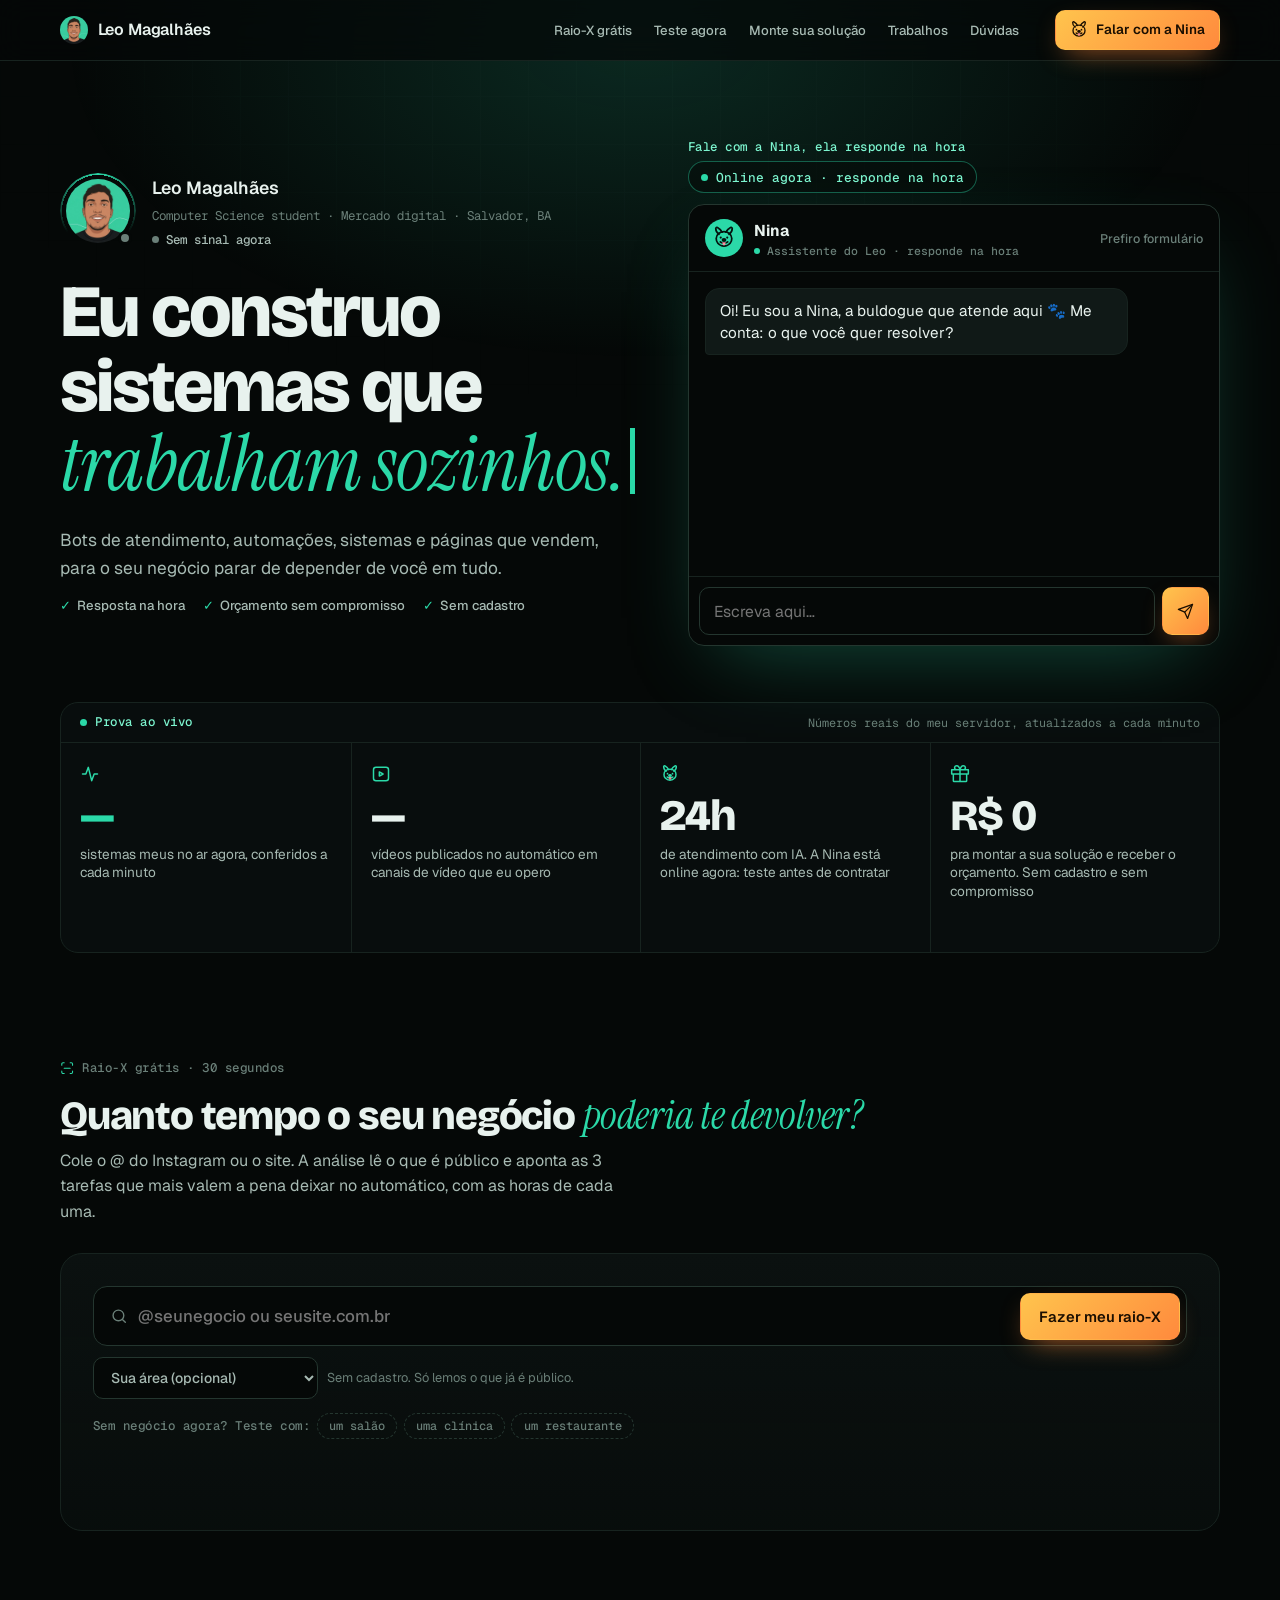
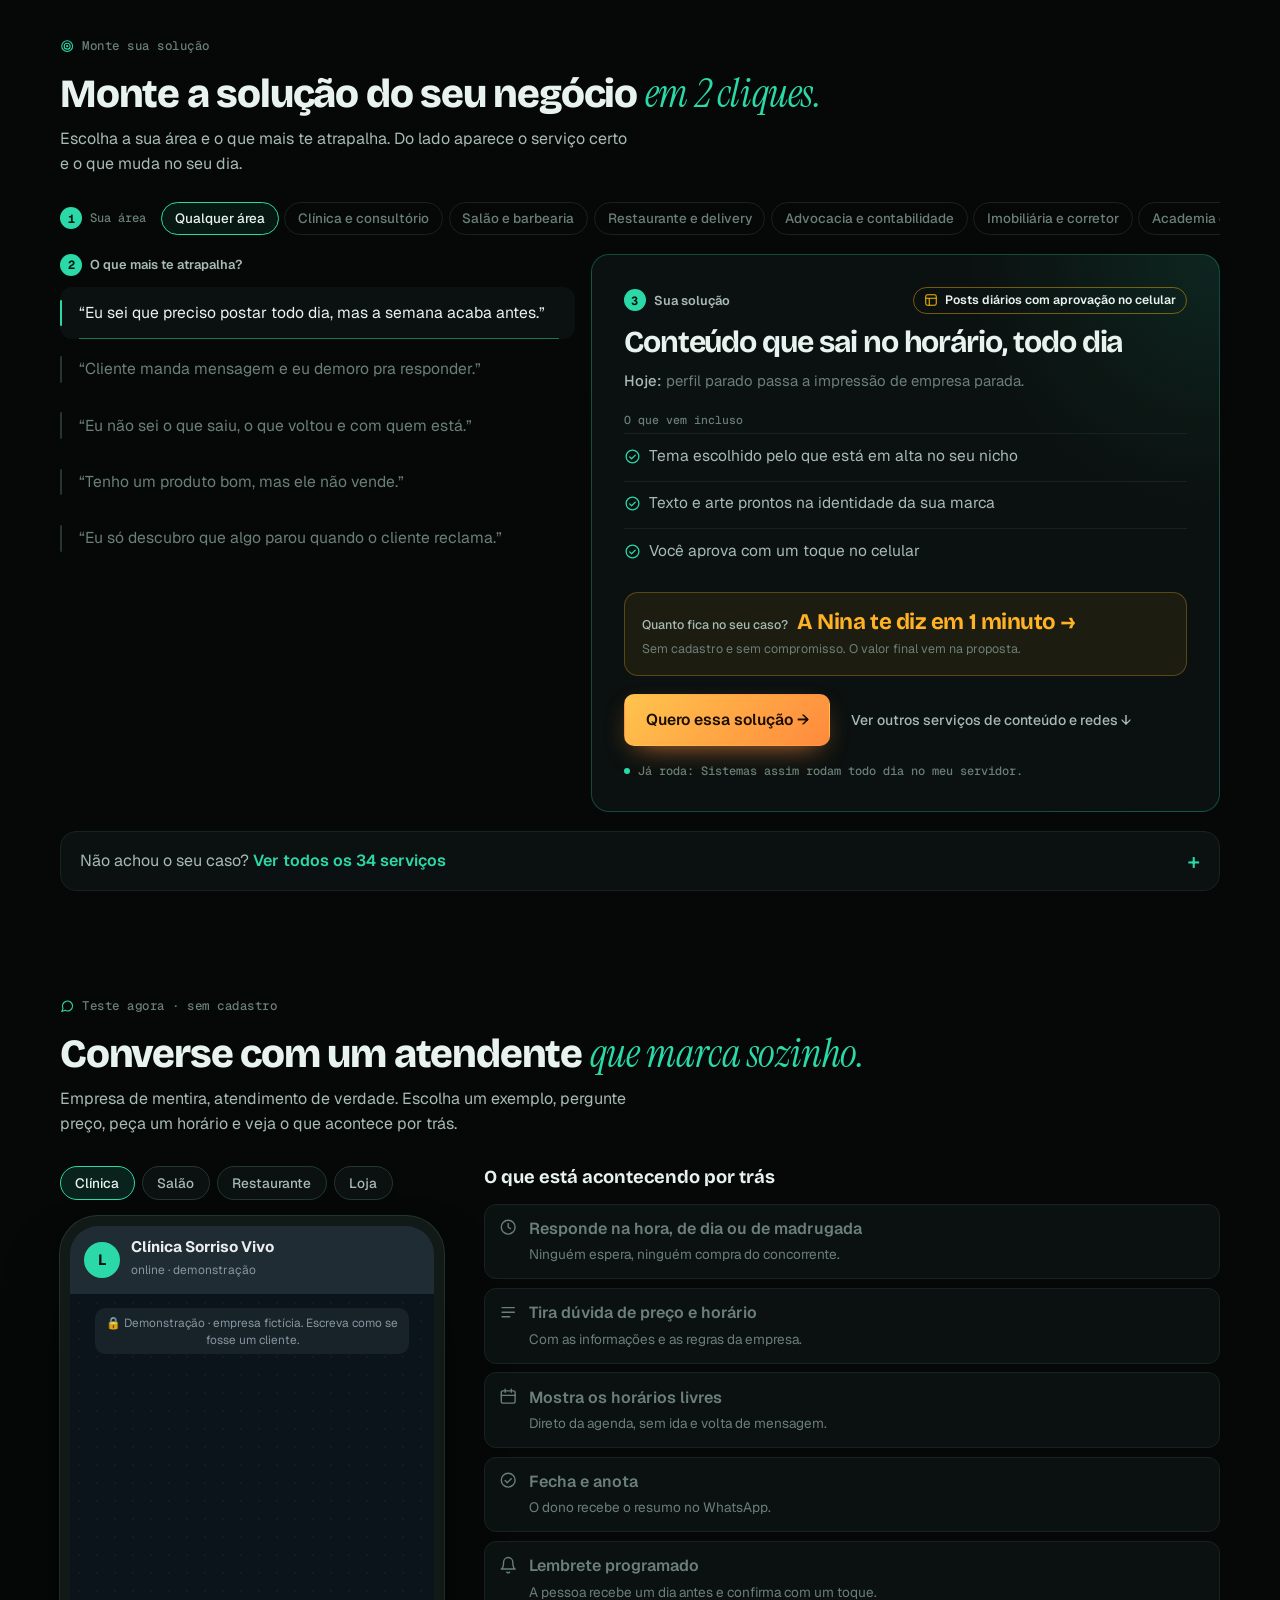
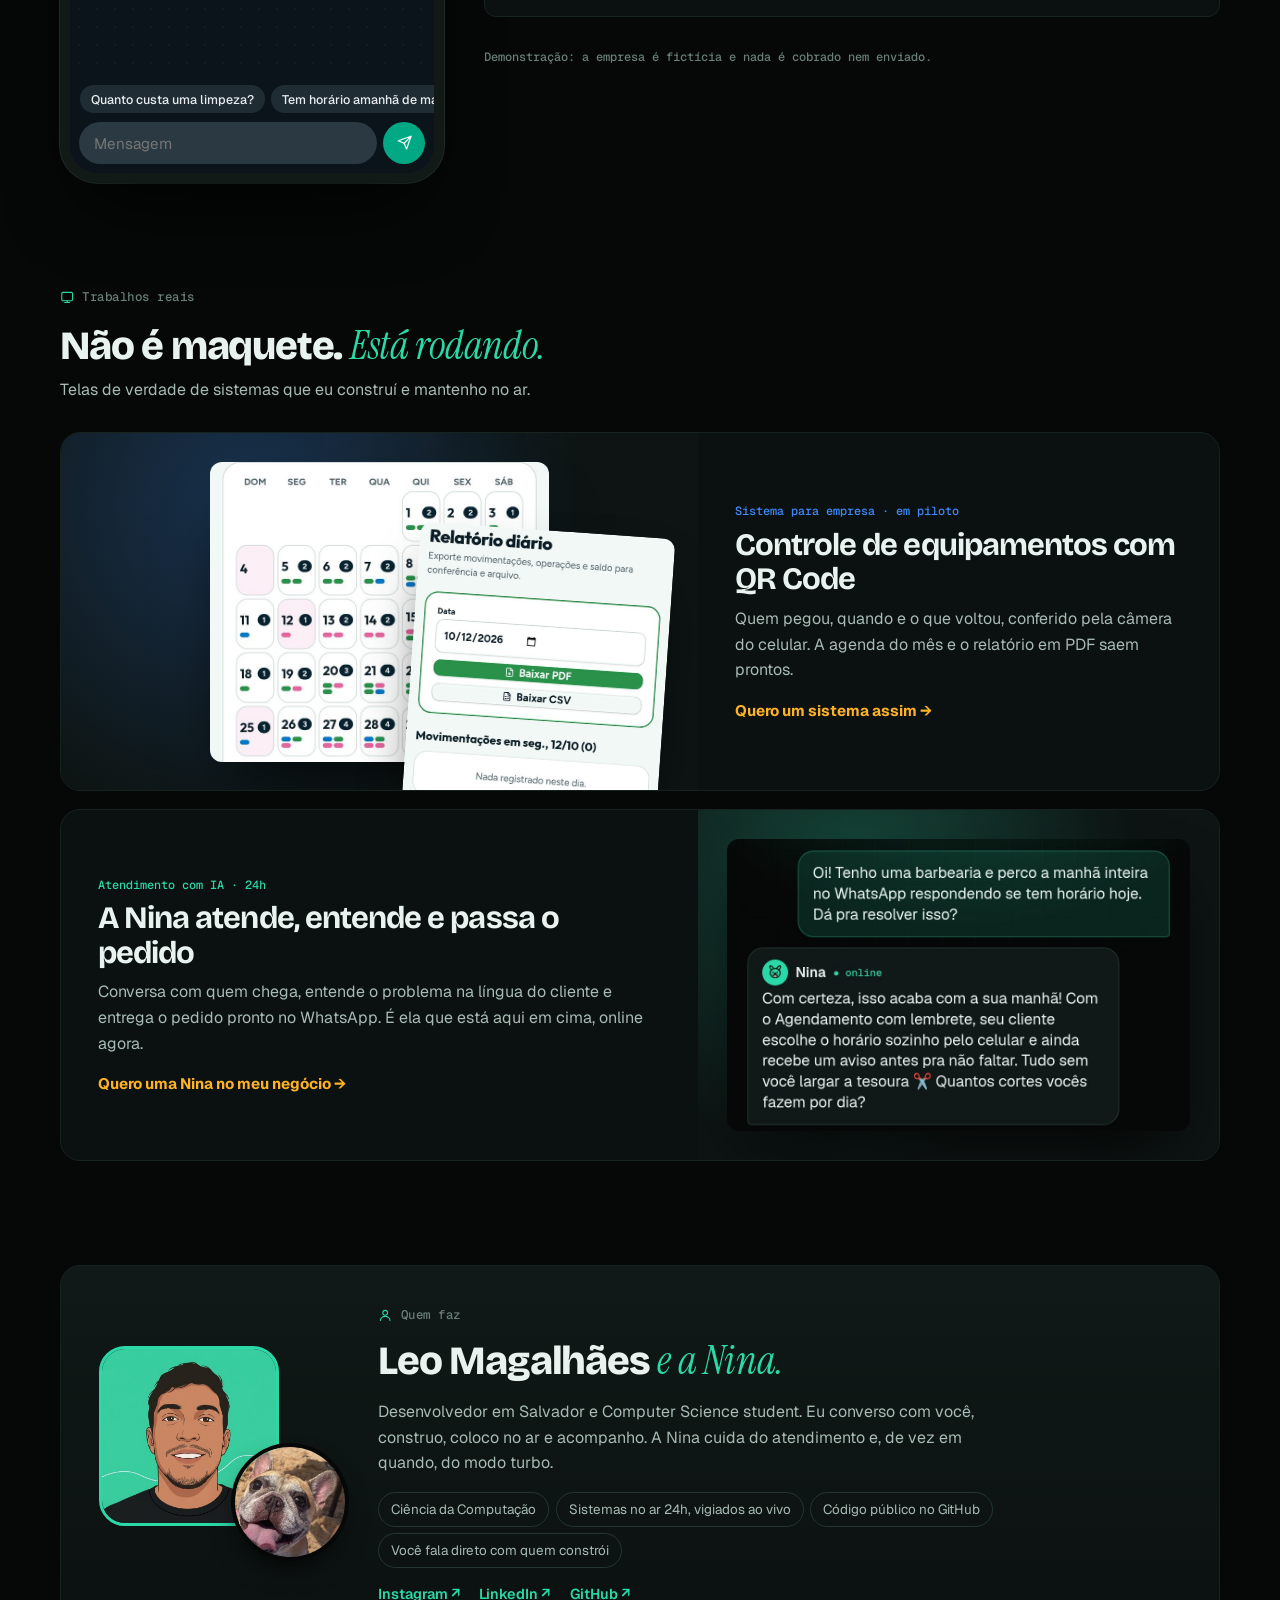
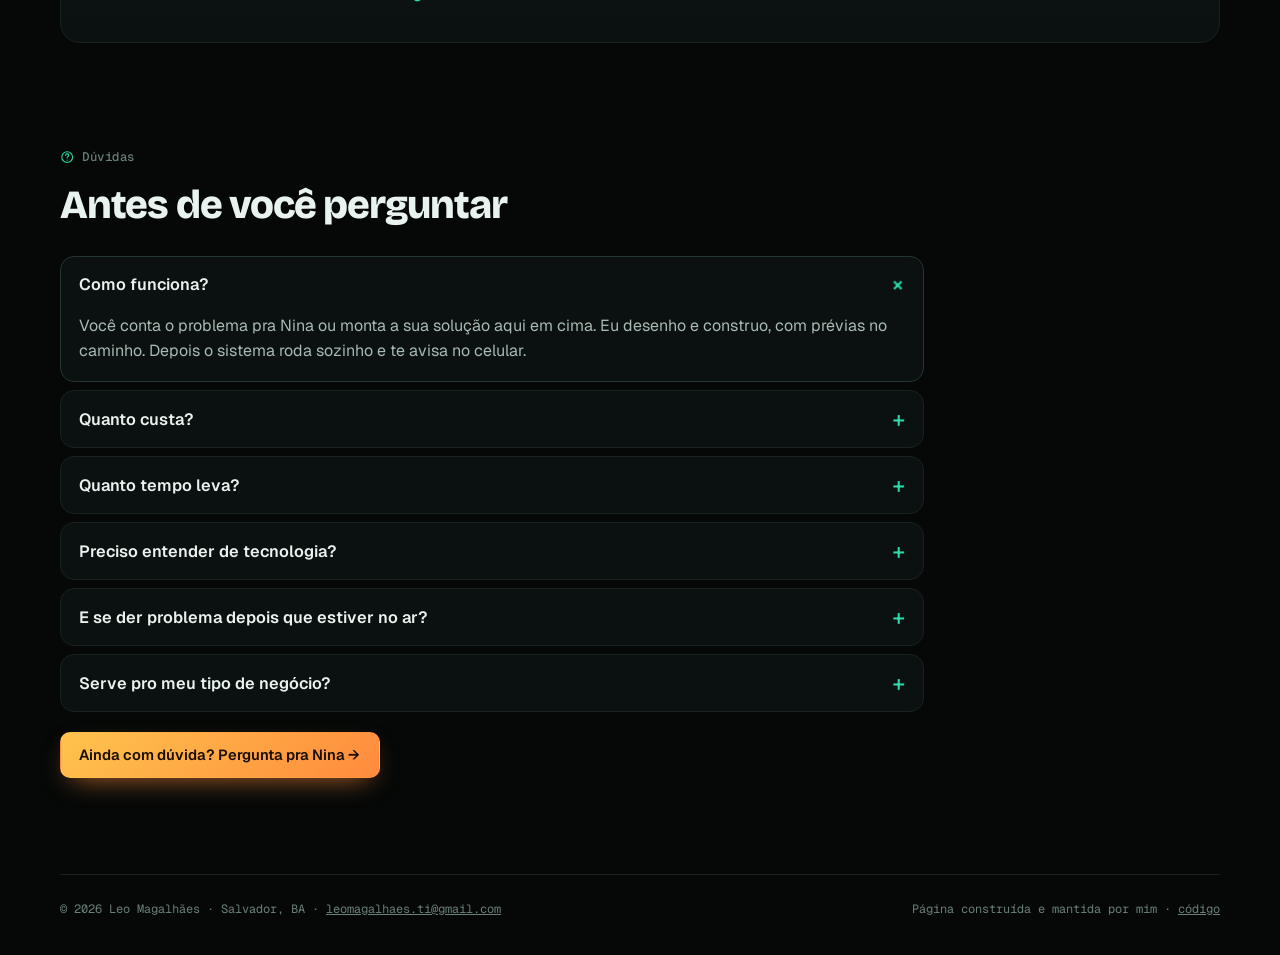
==== commit d8da527b: "Quem faz: selos de credibilidade no lugar dos pessoais Co-Authored-By: Claude Opus 5.5 <noreply@anth" ====
--- a/novo/index.html
+++ b/novo/index.html
@@ -830,7 +830,7 @@
           <span class="rotulo"><svg class="ic-s" viewBox="0 0 24 24" aria-hidden="true"><circle cx="12" cy="8" r="4"/><path d="M4 21c0-4 3.6-7 8-7s8 3 8 7"/></svg>Quem faz</span>
           <h2>Leo Magalhães <em class="serif">e a Nina.</em></h2>
           <p>Desenvolvedor em Salvador e Computer Science student. Eu converso com você, construo, coloco no ar e acompanho. A Nina cuida do atendimento e, de vez em quando, do modo turbo.</p>
-          <ul class="selos"><li>Academia de manhã há 8 anos</li><li>Surf quando o mar deixa</li><li>Sistemas rodando 24h no meu servidor</li></ul>
+          <ul class="selos"><li>Ciência da Computação</li><li>Sistemas no ar 24h, vigiados ao vivo</li><li>Código público no GitHub</li><li>Você fala direto com quem constrói</li></ul>
           <div class="sobre-links"><a href="https://www.instagram.com/leomagalhaes.ti/">Instagram ↗</a><a href="https://www.linkedin.com/in/leomagalhaesti/">LinkedIn ↗</a><a href="https://github.com/leomagalhaesti">GitHub ↗</a></div>
         </div>
       </div>
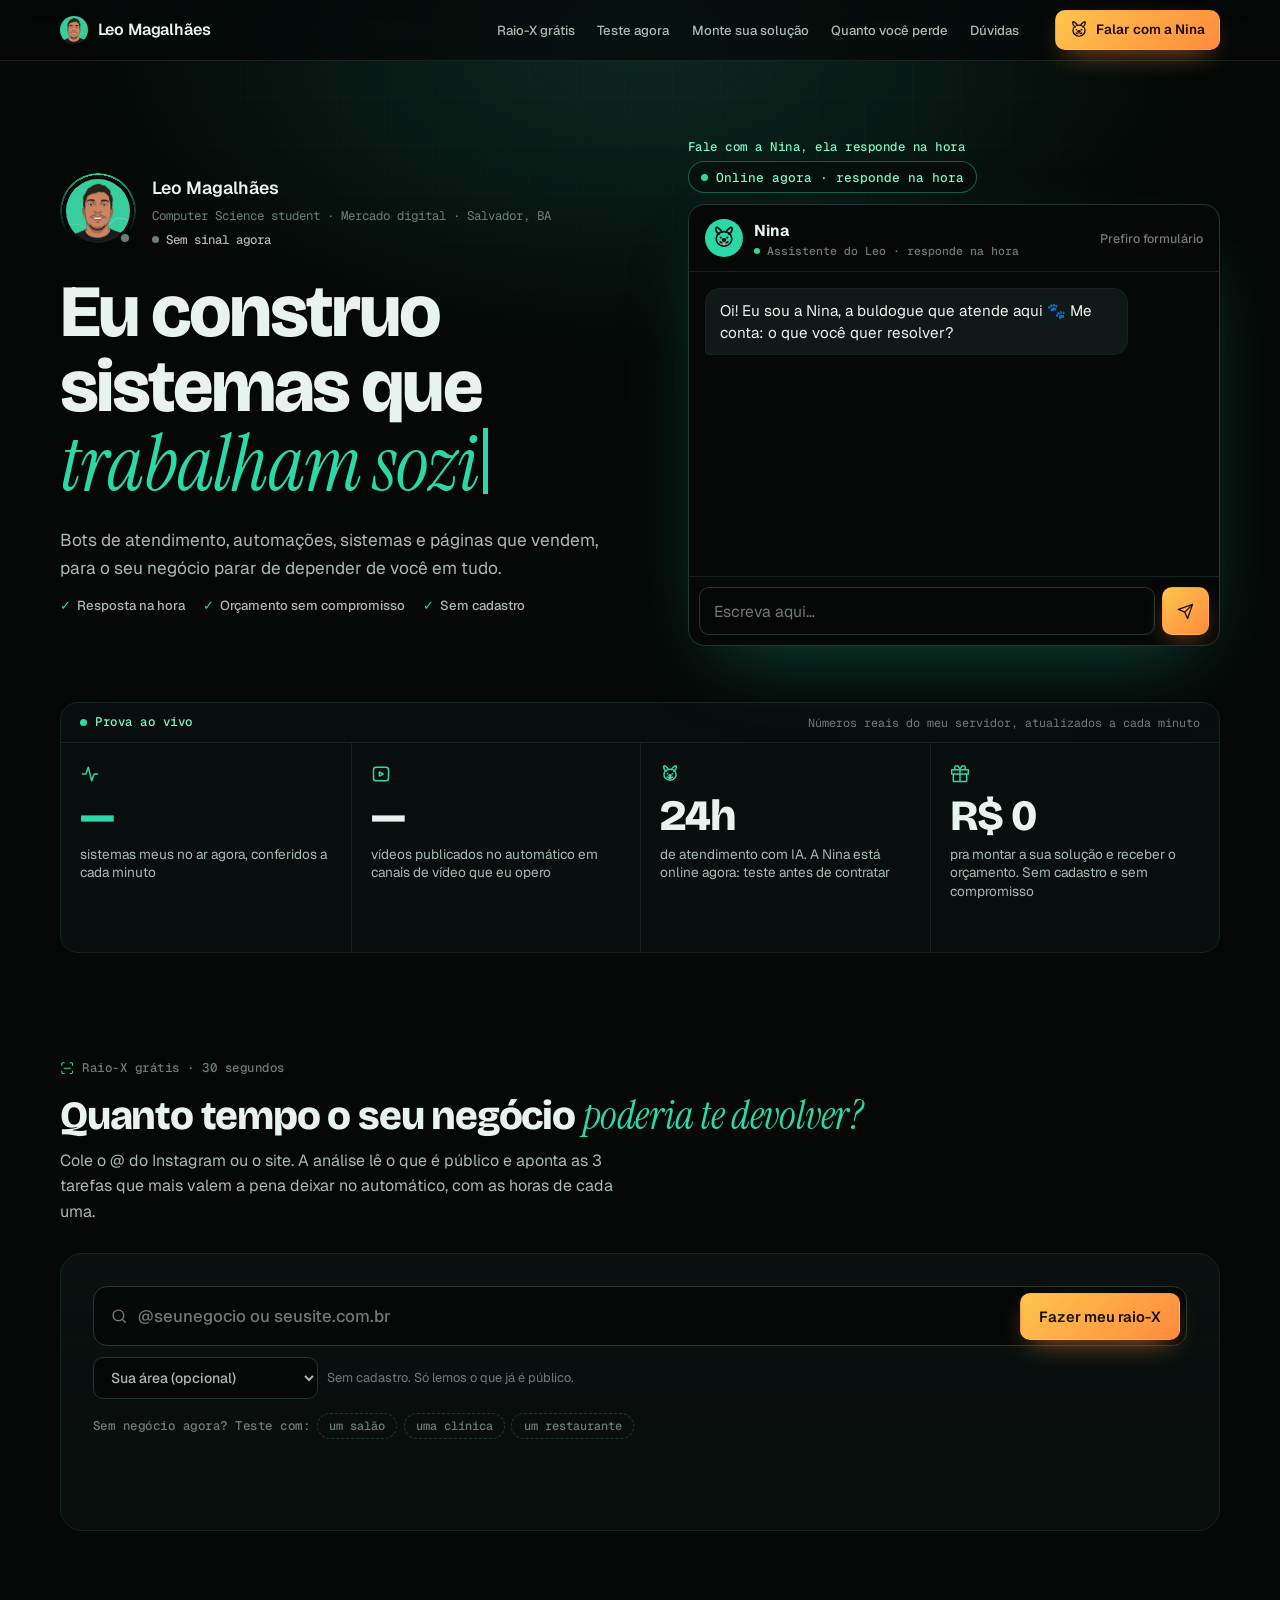
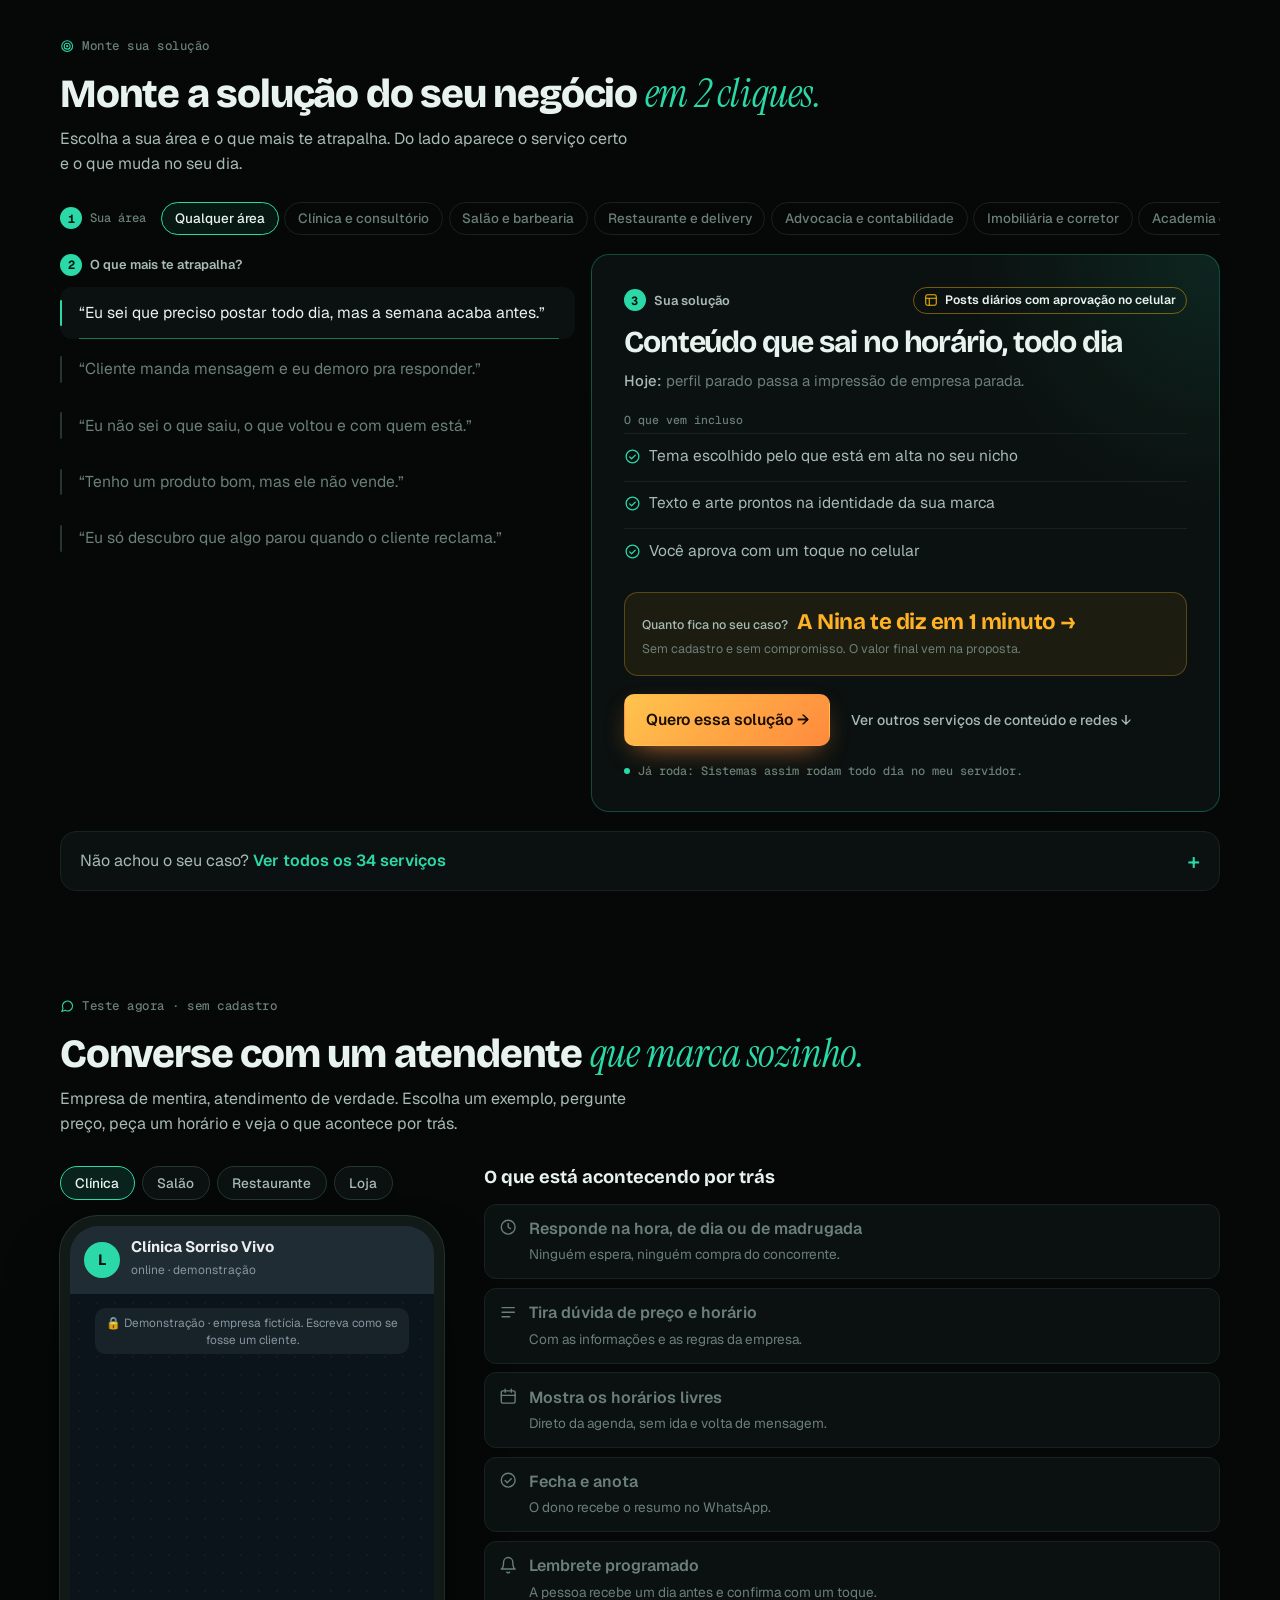
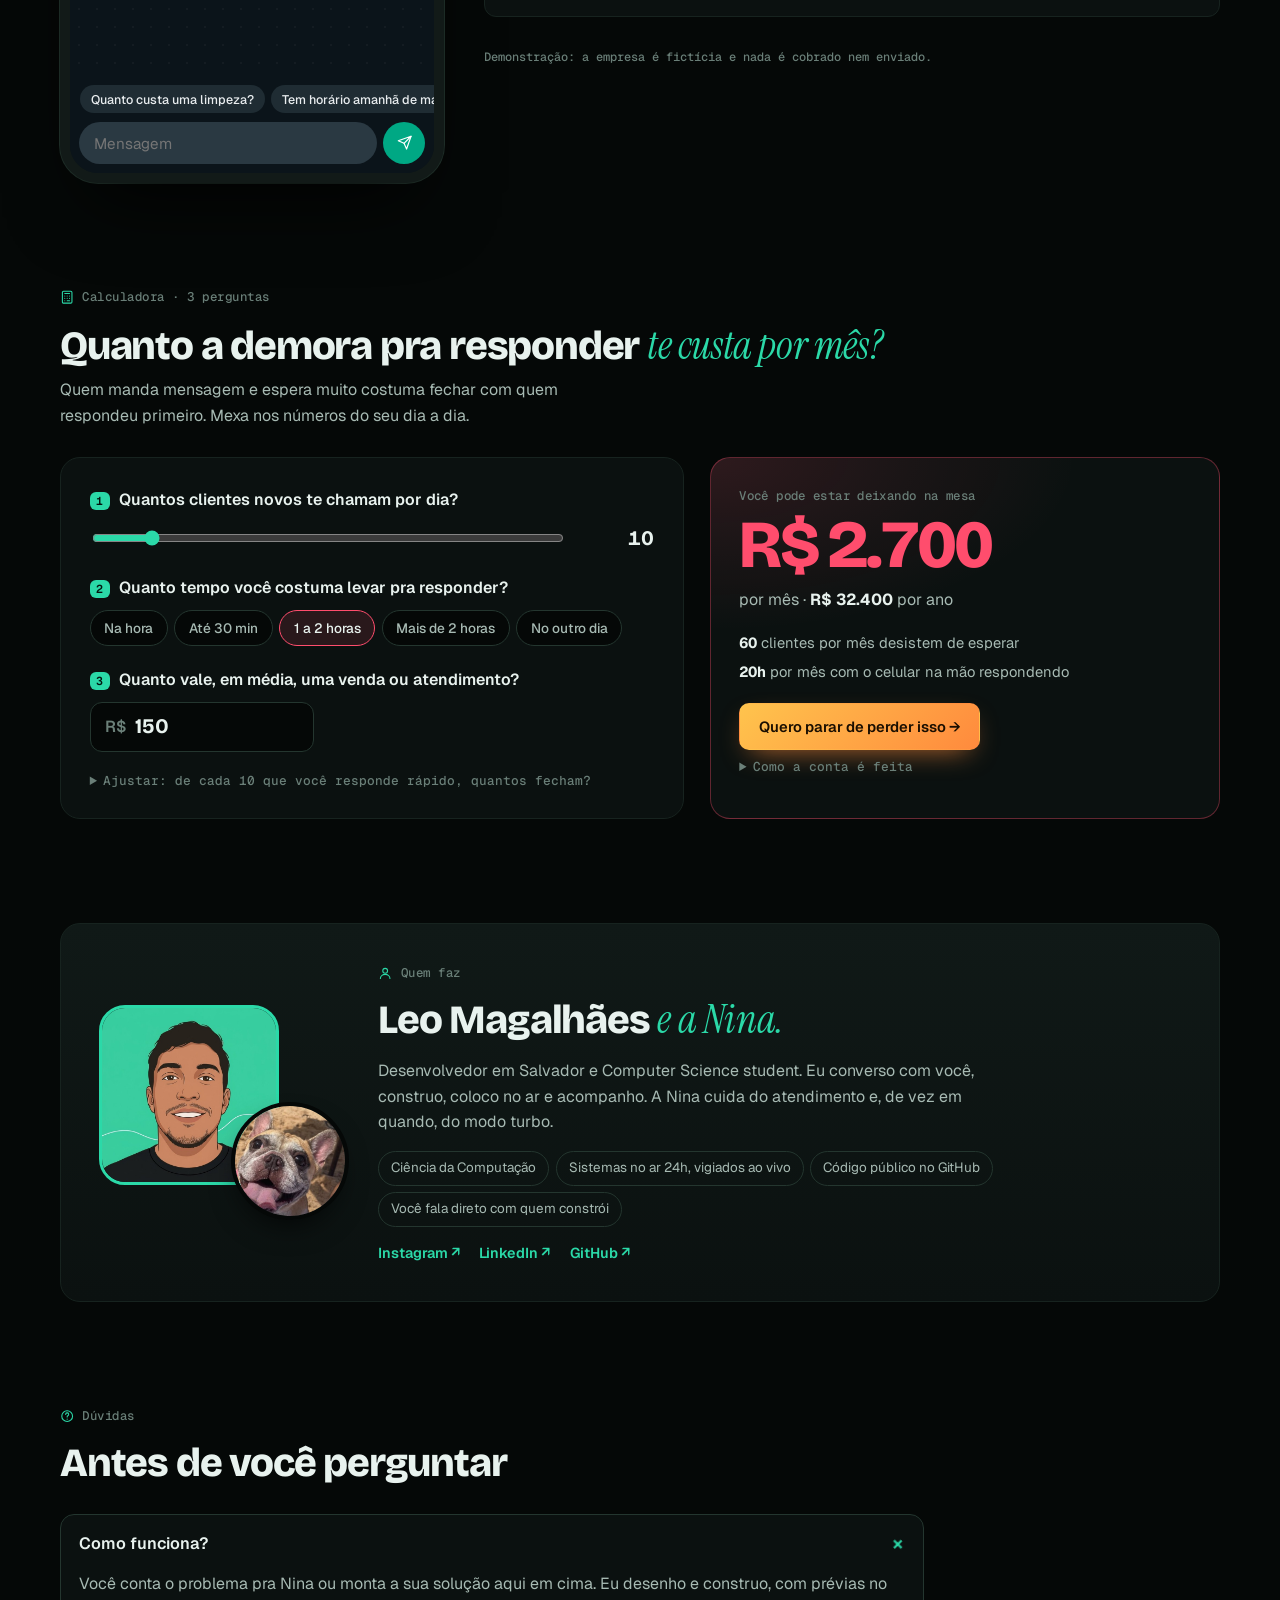
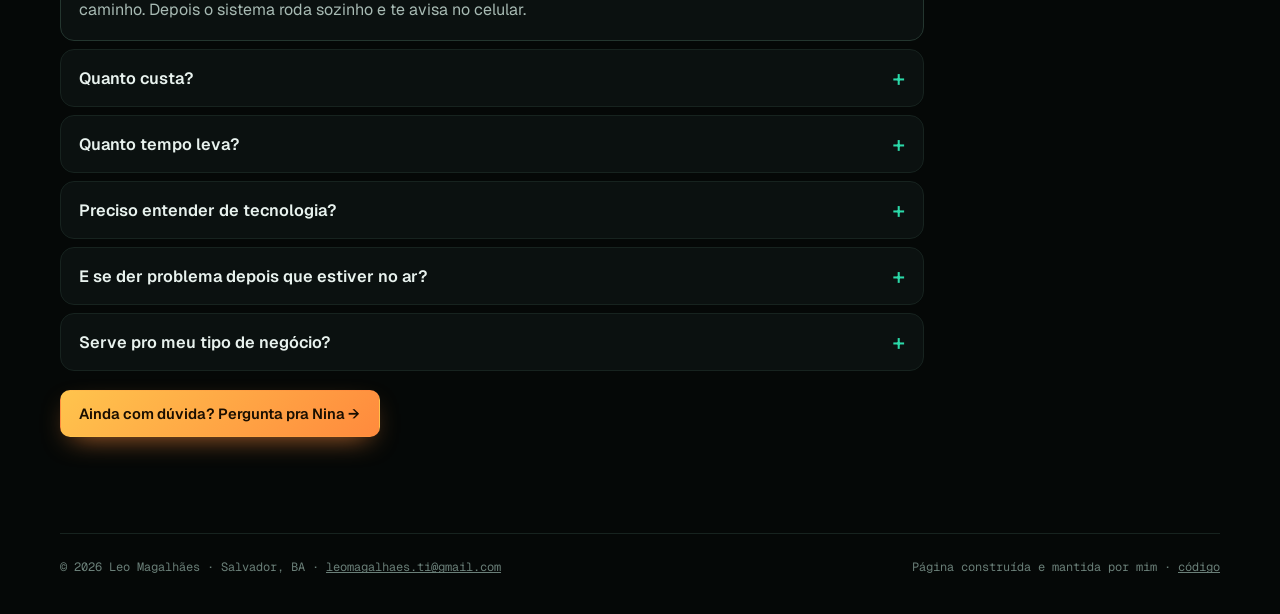
==== commit 2822045b: "Prévia: calculadora do que a demora custa; sai a seção Trabalhos reais Co-Authored-By: Claude Opus 5" ====
--- a/novo/index.html
+++ b/novo/index.html
@@ -650,6 +650,59 @@
 .demo-fim{display:none;gap:.7rem;border:1px solid rgba(255,178,36,.35);background:rgba(255,178,36,.06);border-radius:16px;padding:1rem 1.1rem}
 .demo-fim.ve{display:grid;animation:entra .4s ease-out both}
 .demo-fim p{margin:0}
+/* ===== 2026-10-20: o sistema se desenhando ao lado da Nina ===== */
+.fluxo{margin-top:.8rem;border:1px solid var(--linha);border-radius:16px;background:var(--painel);padding:.85rem 1rem 1rem}
+.fluxo[hidden]{display:none}
+.fluxo-cab{display:flex;justify-content:space-between;align-items:center;gap:.5rem;margin-bottom:.7rem}
+.fluxo-cab .rotulo{color:var(--menta-2)}
+.fluxo-cab small{font:500 .7rem var(--mono);color:var(--texto-3)}
+.fluxo ol{list-style:none;margin:0;padding:0;display:grid}
+.fluxo li{position:relative;display:flex;align-items:center;gap:.7rem;padding:.25rem 0 .9rem;animation:no-entra .55s cubic-bezier(.2,.8,.2,1) both}
+.fluxo li:last-child{padding-bottom:0}
+.fluxo li:not(:last-child)::before{content:"";position:absolute;left:15px;top:34px;bottom:2px;width:2px;background:var(--linha-forte);transform-origin:top;animation:linha .5s ease-out both;animation-delay:inherit}
+.fluxo li:not(:last-child)::after{content:"";position:absolute;left:13px;top:34px;width:6px;height:6px;border-radius:50%;background:var(--menta-2);box-shadow:0 0 8px var(--menta);animation:dado 1.6s linear infinite}
+.fluxo .no{width:32px;height:32px;flex:none;border-radius:10px;display:grid;place-items:center;background:rgba(43,217,168,.12);border:1px solid rgba(43,217,168,.4);color:var(--menta)}
+.fluxo .no .ic-s{width:17px;height:17px}
+.fluxo li span{font-size:.9rem;line-height:1.3;color:var(--texto)}
+.fluxo li.mudou span{animation:brilha 1s ease-out}
+.fluxo-pe{margin:.8rem 0 0;font:500 .74rem var(--mono);color:var(--texto-3)}
+.fluxo.pronto{border-color:rgba(43,217,168,.45)}
+.fluxo.pronto .fluxo-pe{color:var(--menta-2)}
+@keyframes no-entra{from{opacity:0;transform:translateX(-10px) scale(.96)}to{opacity:1;transform:none}}
+@keyframes linha{from{transform:scaleY(0)}to{transform:scaleY(1)}}
+@keyframes dado{0%{transform:translateY(0);opacity:0}15%{opacity:1}85%{opacity:1}100%{transform:translateY(calc(100% + 12px));opacity:0}}
+@keyframes brilha{0%{color:var(--menta-2)}100%{color:var(--texto)}}
+@media (prefers-reduced-motion:reduce){.fluxo li,.fluxo li::before{animation:none}.fluxo li::after{display:none}}
+/* ===== 2026-10-20: calculadora "quanto a demora te custa" ===== */
+.calc{display:grid;gap:1.2rem;align-items:stretch}
+@media (min-width:56rem){.calc{grid-template-columns:1.1fr .9fr;gap:1.6rem}}
+.calc-perg{display:grid;gap:1.3rem;border:1px solid var(--linha);border-radius:20px;background:var(--painel);padding:clamp(1.1rem,3vw,1.8rem)}
+.calc-q{display:grid;gap:.6rem}
+.calc-q>span{display:flex;gap:.6rem;align-items:baseline;font-weight:600}
+.calc-q>span b{font:600 .72rem var(--mono);color:#03140F;background:var(--menta);border-radius:6px;padding:.1rem .4rem;flex:none}
+.calc-slide{display:flex;align-items:center;gap:1rem}
+.calc-slide input{flex:1;accent-color:var(--menta);height:28px}
+.calc-slide output{min-width:4.5rem;text-align:right;font:700 1.3rem var(--display);font-variant-numeric:tabular-nums}
+.calc-chips{display:flex;flex-wrap:wrap;gap:.4rem}
+.calc-chips button{background:var(--fundo);border:1px solid var(--linha-forte);color:var(--texto-2);border-radius:999px;padding:.5rem .85rem;font:500 .85rem var(--sans);cursor:pointer}
+.calc-chips button[aria-checked="true"]{border-color:var(--coral);color:var(--texto);background:rgba(255,77,109,.12)}
+.calc-reais{display:flex;align-items:center;gap:.5rem;border:1px solid var(--linha-forte);border-radius:12px;background:var(--fundo);padding:.2rem .9rem;max-width:14rem}
+.calc-reais:focus-within{border-color:var(--menta)}
+.calc-reais i{font-style:normal;color:var(--texto-3);font-weight:600}
+.calc-reais input{flex:1;min-width:0;background:none;border:0;color:var(--texto);font:700 1.3rem var(--display);padding:.5rem 0;outline:none}
+.calc-mais summary,.calc-conta summary{cursor:pointer;font:500 .8rem var(--mono);color:var(--texto-3)}
+.calc-mais summary:hover,.calc-conta summary:hover{color:var(--menta)}
+.calc-mais .calc-slide{margin-top:.6rem}
+.calc-res{display:flex;flex-direction:column;gap:.5rem;border:1px solid rgba(255,77,109,.35);border-radius:20px;padding:clamp(1.1rem,3vw,1.8rem);
+  background:radial-gradient(120% 80% at 0% 0%,rgba(255,77,109,.14),transparent 60%),var(--painel)}
+.calc-rot{font:500 .78rem var(--mono);color:var(--texto-3);letter-spacing:.03em}
+.calc-valor{font:800 clamp(2.6rem,8vw,4.2rem)/1 var(--display);letter-spacing:-.04em;color:var(--coral);font-variant-numeric:tabular-nums;overflow-wrap:anywhere}
+.calc-sub{color:var(--texto-2)}
+.calc-sub b{color:var(--texto)}
+.calc-det{list-style:none;margin:.6rem 0 .4rem;padding:0;display:grid;gap:.4rem;color:var(--texto-2);font-size:.92rem}
+.calc-det b{color:var(--texto);font-variant-numeric:tabular-nums}
+.calc-res .botao{align-self:flex-start;margin-top:.3rem}
+.calc-conta p{margin:.5rem 0 0;font-size:.82rem;color:var(--texto-3);line-height:1.5}
 </style>
 </head>
 <body>
@@ -661,7 +714,7 @@
       <a href="#raiox">Raio-X grátis</a>
       <a class="opcional" href="#teste">Teste agora</a>
       <a class="opcional" href="#dores">Monte sua solução</a>
-      <a class="opcional" href="#trabalhos">Trabalhos</a>
+      <a class="opcional" href="#calcula">Quanto você perde</a>
       <a class="opcional" href="#duvidas">Dúvidas</a>
     </nav>
     <a class="botao cheio cta-topo" href="#pedido"><svg class="nina-ic" aria-hidden="true" viewBox="0 0 24 24" fill="none" stroke="currentColor" stroke-width="1.6" stroke-linecap="round" stroke-linejoin="round"><path d="M7.4 8.6C5.6 7.4 4.3 5.3 4.4 3.1c.1-.8.9-1.2 1.6-.8 1.9 1.1 3.4 2.6 4.3 4.3"/><path d="M16.6 8.6c1.8-1.2 3.1-3.3 3-5.5-.1-.8-.9-1.2-1.6-.8-1.9 1.1-3.4 2.6-4.3 4.3"/><path d="M12 6.2c-4 0-7.2 2.6-7.2 6.3 0 1.7.5 3.2 1.5 4.3 1.3 1.5 3.4 2.6 5.7 2.6s4.4-1.1 5.7-2.6c1-1.1 1.5-2.6 1.5-4.3 0-3.7-3.2-6.3-7.2-6.3z"/><circle cx="9" cy="11.6" r="1" fill="currentColor" stroke="none"/><circle cx="15" cy="11.6" r="1" fill="currentColor" stroke="none"/><path d="M10.6 13.7c0-.5.6-.8 1.4-.8s1.4.3 1.4.8-.6.9-1.4.9-1.4-.4-1.4-.9z" fill="currentColor"/><path d="M8.6 15.6c1 .9 2.3 1 3.4.2 1.1.8 2.4.7 3.4-.2"/><path d="M11 16.1c0 1.7.5 2.5 1 2.5s1-.8 1-2.5" fill="#FF8FA3" stroke="#FF8FA3" stroke-width=".9"/></svg><span>Falar com a Nina</span></a>
@@ -691,6 +744,11 @@
           <header class="nina-cab"><span class="nina-av" id="nina-av" title="Faz carinho nela" role="button" tabindex="0"><svg class="nina-ic" aria-hidden="true" viewBox="0 0 24 24" fill="none" stroke="currentColor" stroke-width="1.6" stroke-linecap="round" stroke-linejoin="round"><path d="M7.4 8.6C5.6 7.4 4.3 5.3 4.4 3.1c.1-.8.9-1.2 1.6-.8 1.9 1.1 3.4 2.6 4.3 4.3"/><path d="M16.6 8.6c1.8-1.2 3.1-3.3 3-5.5-.1-.8-.9-1.2-1.6-.8-1.9 1.1-3.4 2.6-4.3 4.3"/><path d="M12 6.2c-4 0-7.2 2.6-7.2 6.3 0 1.7.5 3.2 1.5 4.3 1.3 1.5 3.4 2.6 5.7 2.6s4.4-1.1 5.7-2.6c1-1.1 1.5-2.6 1.5-4.3 0-3.7-3.2-6.3-7.2-6.3z"/><circle cx="9" cy="11.6" r="1" fill="currentColor" stroke="none"/><circle cx="15" cy="11.6" r="1" fill="currentColor" stroke="none"/><path d="M10.6 13.7c0-.5.6-.8 1.4-.8s1.4.3 1.4.8-.6.9-1.4.9-1.4-.4-1.4-.9z" fill="currentColor"/><path d="M8.6 15.6c1 .9 2.3 1 3.4.2 1.1.8 2.4.7 3.4-.2"/><path d="M11 16.1c0 1.7.5 2.5 1 2.5s1-.8 1-2.5" fill="#FF8FA3" stroke="#FF8FA3" stroke-width=".9"/></svg></span><div><strong>Nina</strong><small><i></i><span id="nina-status">Assistente do Leo · responde na hora</span></small></div><button class="link-sec" type="button" id="ir-form">Prefiro formulário</button></header>
           <ol class="nina-msgs" id="nina-msgs" aria-live="polite"></ol>
           <form class="nina-escreve" id="nina-form"><input id="nina-txt" maxlength="600" autocomplete="off" placeholder="Escreva aqui…" aria-label="Mensagem para a Nina"><button class="botao cheio" type="submit" id="nina-btn" aria-label="Enviar"><svg class="ic-s" viewBox="0 0 24 24" aria-hidden="true"><path d="M22 2L11 13"/><path d="M22 2l-7 20-4-9-9-4z"/></svg></button></form>
+        </div>
+        <div class="fluxo" id="fluxo" hidden aria-live="polite">
+          <div class="fluxo-cab"><span class="rotulo"><i class="ponto-vivo"></i>Seu sistema, se desenhando</span><small id="fluxo-n"></small></div>
+          <ol id="fluxo-passos"></ol>
+          <p class="fluxo-pe" id="fluxo-pe">Conforme você conta, a Nina ajusta o desenho.</p>
         </div>
         <form id="form-pedido" novalidate hidden>
           <span class="selo-servico" id="selo-servico"><span id="selo-texto"></span><button type="button" id="selo-tira" aria-label="Tirar o serviço escolhido">✕</button></span>
@@ -799,29 +857,40 @@
       </div>
     </section>
 
-    <section class="secao" id="trabalhos">
+    <section class="secao" id="calcula">
       <header class="surge">
         <div>
-          <span class="rotulo"><svg class="ic-s" viewBox="0 0 24 24" aria-hidden="true"><rect x="3" y="4" width="18" height="14" rx="2"/><path d="M8 21h8M12 18v3"/></svg>Trabalhos reais</span>
-          <h2>Não é maquete. <em class="serif">Está rodando.</em></h2>
-          <p>Telas de verdade de sistemas que eu construí e mantenho no ar.</p>
+          <span class="rotulo"><svg class="ic-s" viewBox="0 0 24 24" aria-hidden="true"><rect x="4" y="2" width="16" height="20" rx="2"/><path d="M8 6h8M8 10h.01M12 10h.01M16 10h.01M8 14h.01M12 14h.01M16 14h.01M8 18h.01M12 18h4"/></svg>Calculadora · 3 perguntas</span>
+          <h2>Quanto a demora pra responder <em class="serif">te custa por mês?</em></h2>
+          <p>Quem manda mensagem e espera muito costuma fechar com quem respondeu primeiro. Mexa nos números do seu dia a dia.</p>
         </div>
       </header>
-      <div class="casos">
-        <article class="caso surge" style="--cor:#3D8BFF">
-          <div class="caso-img"><img src="img/trackpoint-calendario.jpg" alt="Calendário do sistema de controle de equipamentos" loading="lazy"><img class="extra" src="img/trackpoint-relatorio.jpg" alt="Relatório diário em PDF do mesmo sistema" loading="lazy"></div>
-          <div class="caso-txt"><span class="tag">Sistema para empresa · em piloto</span><h3>Controle de equipamentos com QR Code</h3>
-            <p>Quem pegou, quando e o que voltou, conferido pela câmera do celular. A agenda do mês e o relatório em PDF saem prontos.</p>
-            <button class="caso-cta" type="button" data-servico="Controle com QR Code">Quero um sistema assim →</button></div>
-        </article>
-        <article class="caso surge" style="--cor:#2BD9A8">
-          <div class="caso-img"><img src="img/nina-conversa.jpg" alt="Conversa da Nina com o dono de uma barbearia" loading="lazy"></div>
-          <div class="caso-txt"><span class="tag">Atendimento com IA · 24h</span><h3>A Nina atende, entende e passa o pedido</h3>
-            <p>Conversa com quem chega, entende o problema na língua do cliente e entrega o pedido pronto no WhatsApp. É ela que está aqui em cima, online agora.</p>
-            <button class="caso-cta" type="button" data-servico="Chat com IA no seu site">Quero uma Nina no meu negócio →</button></div>
-        </article>
+      <div class="calc surge">
+        <div class="calc-perg">
+          <label class="calc-q"><span><b>1</b>Quantos clientes novos te chamam por dia?</span>
+            <div class="calc-slide"><input type="range" id="c-msgs" min="1" max="80" value="10"><output id="c-msgs-v">10</output></div></label>
+          <div class="calc-q"><span><b>2</b>Quanto tempo você costuma levar pra responder?</span>
+            <div class="calc-chips" id="c-tempo" role="radiogroup" aria-label="Tempo de resposta"></div></div>
+          <label class="calc-q"><span><b>3</b>Quanto vale, em média, uma venda ou atendimento?</span>
+            <div class="calc-reais"><i>R$</i><input id="c-ticket" inputmode="numeric" maxlength="7" value="150" aria-label="Valor médio em reais"></div></label>
+          <details class="calc-mais"><summary>Ajustar: de cada 10 que você responde rápido, quantos fecham?</summary>
+            <div class="calc-slide"><input type="range" id="c-conv" min="1" max="10" value="3"><output id="c-conv-v">3 de 10</output></div></details>
+        </div>
+        <div class="calc-res" aria-live="polite">
+          <span class="calc-rot">Você pode estar deixando na mesa</span>
+          <strong class="calc-valor" id="c-valor">R$ 0</strong>
+          <span class="calc-sub">por mês · <b id="c-ano">R$ 0</b> por ano</span>
+          <ul class="calc-det">
+            <li><b id="c-perdidos">0</b> clientes por mês desistem de esperar</li>
+            <li><b id="c-horas">0h</b> por mês com o celular na mão respondendo</li>
+          </ul>
+          <button class="botao cheio" type="button" id="c-quero">Quero parar de perder isso →</button>
+          <details class="calc-conta"><summary>Como a conta é feita</summary>
+            <p>Clientes por dia × 30 dias × a parte que costuma desistir pela demora × quantos fechariam × o valor médio. A desistência usada é uma estimativa conservadora: <span id="c-premissa"></span>. O tempo no celular considera 4 minutos por conversa. É um retrato aproximado, não uma promessa.</p></details>
+        </div>
       </div>
     </section>
+
 
     <section class="secao" id="quem">
       <div class="sobre surge">
@@ -874,7 +943,7 @@
     prova: "Todos os meus sistemas falam comigo pelo WhatsApp.", cat: "bots", ligados: ["Bot de WhatsApp com menu", "Agendamento com lembrete", "Triagem de contatos"], rede: ["WhatsApp"] },
   { frase: "Eu não sei o que saiu, o que voltou e com quem está.", custa: ["Equipamento some e ninguém sabe desde quando", "Prejuízo que só aparece no fim do mês", "Planilha que ninguém atualiza"],
     titulo: "Controle na palma da mão, com QR Code", como: ["Saída e volta conferidas pela câmera do celular", "Agenda do que está fora e com quem", "Resumo do dia pronto em PDF"],
-    prova: "Um sistema assim está em piloto agora.", cat: "sistemas", ligados: ["Controle com QR Code", "Painel administrativo sob medida", "Orçamentos e PDFs automáticos"], rede: [] },
+    prova: "A mesma base dos sistemas que você vê rodando nesta página.", cat: "sistemas", ligados: ["Controle com QR Code", "Painel administrativo sob medida", "Orçamentos e PDFs automáticos"], rede: [] },
   { frase: "Tenho um produto bom, mas ele não vende.", custa: ["Anúncio que gasta e não traz retorno", "Página que ninguém lê até o fim", "Você não sabe onde as pessoas desistem"],
     titulo: "Funil com página, campanha e números à vista", como: ["Pesquisa do que já vende no seu nicho antes de investir", "Página e oferta feitas para converter", "Resultado acompanhado todo dia, sem achismo"],
     prova: "Tenho produtos e campanhas no ar com esse método.", cat: "vendas", ligados: ["Página de vendas", "Funil com e-mails automáticos", "Garimpo de anúncios que vendem"], rede: [] },
@@ -1179,6 +1248,7 @@
     clearInterval(farejo); d.remove();
     if (!o.resposta) throw new Error("sem resposta");
     ninaHist.push({ quem: "nina", texto: o.resposta }); ninaBalao("dela", o.resposta);
+    if (o.fluxo) desenharFluxo(o.fluxo, o.fechou);
     if (r.status === 429) ninaFormulario();
     if (o.fechou) { ninaBalao("aviso", "✓ Pedido entregue ao Leo no WhatsApp"); registrar("Site", "Nina fechou um pedido", "", true); setTimeout(() => modoTurbo("Correndo avisar o Leo ⚡"), 600); }
   } catch (e) {
@@ -1235,7 +1305,7 @@
   obs.disconnect();
   let ja = false; try { ja = sessionStorage.getItem("nina-turbo") === "1"; sessionStorage.setItem("nina-turbo", "1"); } catch (_) {}
   if (!ja) setTimeout(() => modoTurbo("Ativou o turbo do nada ⚡"), 2500);
-}, { threshold: .3 }).observe($("trabalhos"));
+}, { threshold: .3 }).observe($("teste"));
 ninaBalao("dela", "Oi! Eu sou a Nina, a buldogue que atende aqui 🐾 Me conta: o que você quer resolver?");
 $("selo-tira").addEventListener("click", () => { $("selo-servico").classList.remove("tem"); delete $("selo-servico").dataset.servico; });
 $("busca").addEventListener("input", () => { montarAreas(); montarCatalogo(); });
@@ -1472,6 +1542,67 @@
 $("cel-form").addEventListener("submit", e => { e.preventDefault(); const t = $("cel-txt").value; $("cel-txt").value = ""; demoFalar(t); });
 $("demo-quero").addEventListener("click", () => escolherServico(DEMOS[demoRamo].servico, `Testei a demonstração (${DEMOS[demoRamo].rot.toLowerCase()}) e quero um atendente assim no meu negócio.`));
 demoTrocar("clinica");
+
+/* o sistema se desenhando: a Nina devolve os passos a cada resposta; o que não mudou fica, o resto entra animado */
+const ICONES_FLUXO = {
+  mensagem: '<path d="M21 11.5a8.4 8.4 0 0 1-12.4 7.4L3 21l2.1-5.4A8.4 8.4 0 1 1 21 11.5z"/>',
+  robo: '<rect x="4" y="8" width="16" height="12" rx="3"/><path d="M12 4v4M9 13h.01M15 13h.01M9.5 17h5"/>',
+  agenda: '<rect x="3" y="5" width="18" height="16" rx="2"/><path d="M16 3v4M8 3v4M3 11h18"/>',
+  lembrete: '<circle cx="12" cy="13" r="8"/><path d="M12 9v4l2.5 2M5 3 2 6M19 3l3 3"/>',
+  aviso: '<path d="M6 8a6 6 0 0 1 12 0c0 7 3 9 3 9H3s3-2 3-9M10.3 21a1.9 1.9 0 0 0 3.4 0"/>',
+  planilha: '<rect x="3" y="3" width="18" height="18" rx="2"/><path d="M3 9h18M3 15h18M9 3v18"/>',
+  documento: '<path d="M14 3H6a2 2 0 0 0-2 2v14a2 2 0 0 0 2 2h12a2 2 0 0 0 2-2V9z"/><path d="M14 3v6h6M8 13h8M8 17h5"/>',
+  pagamento: '<rect x="2" y="5" width="20" height="14" rx="2"/><path d="M2 10h20M6 15h4"/>',
+  grafico: '<path d="M3 3v18h18"/><path d="M7 15l4-4 3 3 5-6"/>',
+  site: '<rect x="3" y="4" width="18" height="16" rx="2"/><path d="M3 9h18M7 6.5h.01M10 6.5h.01"/>',
+  qr: '<rect x="3" y="3" width="7" height="7" rx="1"/><rect x="14" y="3" width="7" height="7" rx="1"/><rect x="3" y="14" width="7" height="7" rx="1"/><path d="M14 14h3v3M21 14v.01M14 21h7v-4"/>',
+  ia: '<path d="M12 3l1.8 4.7L18.5 9l-4.7 1.8L12 15.5l-1.8-4.7L5.5 9l4.7-1.3z"/><path d="M19 15l.8 2.2L22 18l-2.2.8L19 21l-.8-2.2L16 18l2.2-.8z"/>',
+  escudo: '<path d="M12 3l8 3v6c0 5-3.5 8-8 9-4.5-1-8-4-8-9V6z"/><path d="M9 12l2 2 4-4"/>',
+};
+function desenharFluxo(passos, pronto) {
+  const caixa = $("fluxo"), ol = $("fluxo-passos"), atuais = [...ol.children];
+  caixa.hidden = false;
+  let novos = 0;
+  passos.forEach((p, i) => {
+    const velho = atuais[i];
+    if (velho && velho.dataset.texto === p.texto) return;
+    const li = el("li"); li.dataset.texto = p.texto;
+    li.innerHTML = `<span class="no">${SVG(ICONES_FLUXO[p.icone] || ICONES_FLUXO.robo)}</span>`;
+    li.append(el("span", "", p.texto));
+    if (velho) { velho.replaceWith(li); li.classList.add("mudou"); li.style.animation = "none"; }
+    else { li.style.animationDelay = (calmo ? 0 : novos++ * 0.35) + "s"; ol.append(li); }
+  });
+  [...ol.children].slice(passos.length).forEach(li => li.remove());
+  $("fluxo-n").textContent = passos.length + " etapas · sozinho";
+  caixa.classList.toggle("pronto", !!pronto);
+  $("fluxo-pe").textContent = pronto ? "✓ Este desenho foi junto com o seu pedido pro Leo." : "Conforme você conta, a Nina ajusta o desenho.";
+}
+
+/* calculadora: o que a demora pra responder custa por mês (estimativa conservadora, conta aberta na página) */
+const TEMPOS = [["Na hora", 0], ["Até 30 min", .1], ["1 a 2 horas", .2], ["Mais de 2 horas", .35], ["No outro dia", .5]];
+let cTempo = 2, cAnim = 0, cMostrado = 0;
+const reais = v => "R$ " + Math.round(v).toLocaleString("pt-BR");
+$("c-tempo").replaceChildren(...TEMPOS.map(([t], i) => { const b = el("button", "", t); b.type = "button"; b.setAttribute("role", "radio");
+  b.addEventListener("click", () => { cTempo = i; calcular(); }); return b; }));
+function calcular() {
+  const msgs = +$("c-msgs").value, conv = +$("c-conv").value / 10, ticket = Math.min(9999999, +$("c-ticket").value.replace(/\D/g, "") || 0);
+  const desiste = TEMPOS[cTempo][1], perdidos = msgs * 30 * desiste, valor = perdidos * conv * ticket;
+  $("c-msgs-v").textContent = msgs; $("c-conv-v").textContent = $("c-conv").value + " de 10";
+  [...$("c-tempo").children].forEach((b, i) => b.setAttribute("aria-checked", i === cTempo));
+  $("c-perdidos").textContent = Math.round(perdidos).toLocaleString("pt-BR");
+  $("c-horas").textContent = Math.round(msgs * 30 * 4 / 60) + "h";
+  $("c-ano").textContent = reais(valor * 12);
+  $("c-premissa").textContent = TEMPOS.map(([t, d]) => `${t.toLowerCase()}: ${Math.round(d * 100)}%`).join(" · ");
+  cancelAnimationFrame(cAnim);
+  const de = cMostrado, t0 = performance.now();
+  (function anda(t) { const k = calmo ? 1 : Math.min(1, (t - t0) / 500); cMostrado = de + (valor - de) * (1 - Math.pow(1 - k, 3));
+    $("c-valor").textContent = reais(cMostrado); if (k < 1) cAnim = requestAnimationFrame(anda); })(t0);
+  return { msgs, valor };
+}
+["c-msgs", "c-conv", "c-ticket"].forEach(id => $(id).addEventListener("input", calcular));
+$("c-quero").addEventListener("click", () => { const { msgs, valor } = calcular();
+  escolherServico("Bot de WhatsApp com menu", `Fiz a calculadora: ${msgs} clientes novos por dia, respondo em "${TEMPOS[cTempo][0].toLowerCase()}" e posso estar perdendo ${reais(valor)} por mês. Quero responder na hora.`); });
+calcular();
 </script>
 </body>
 </html>
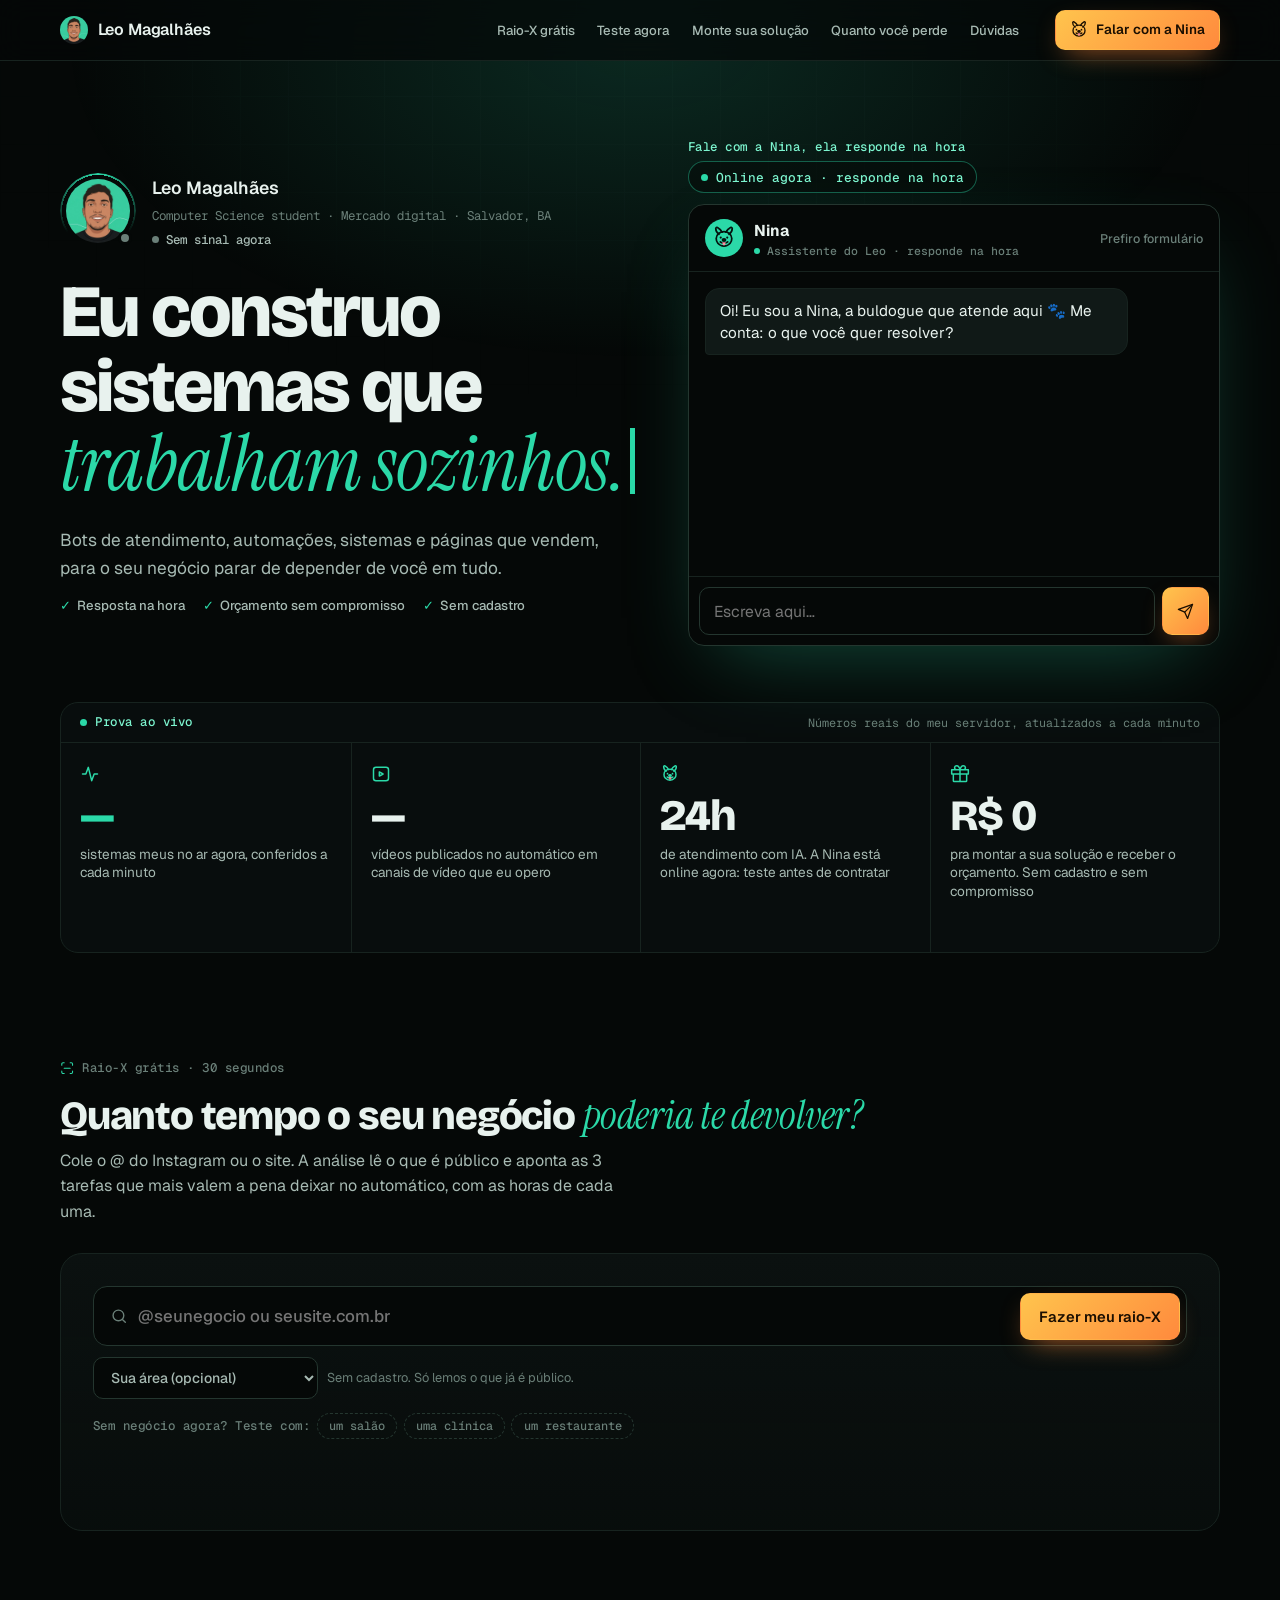
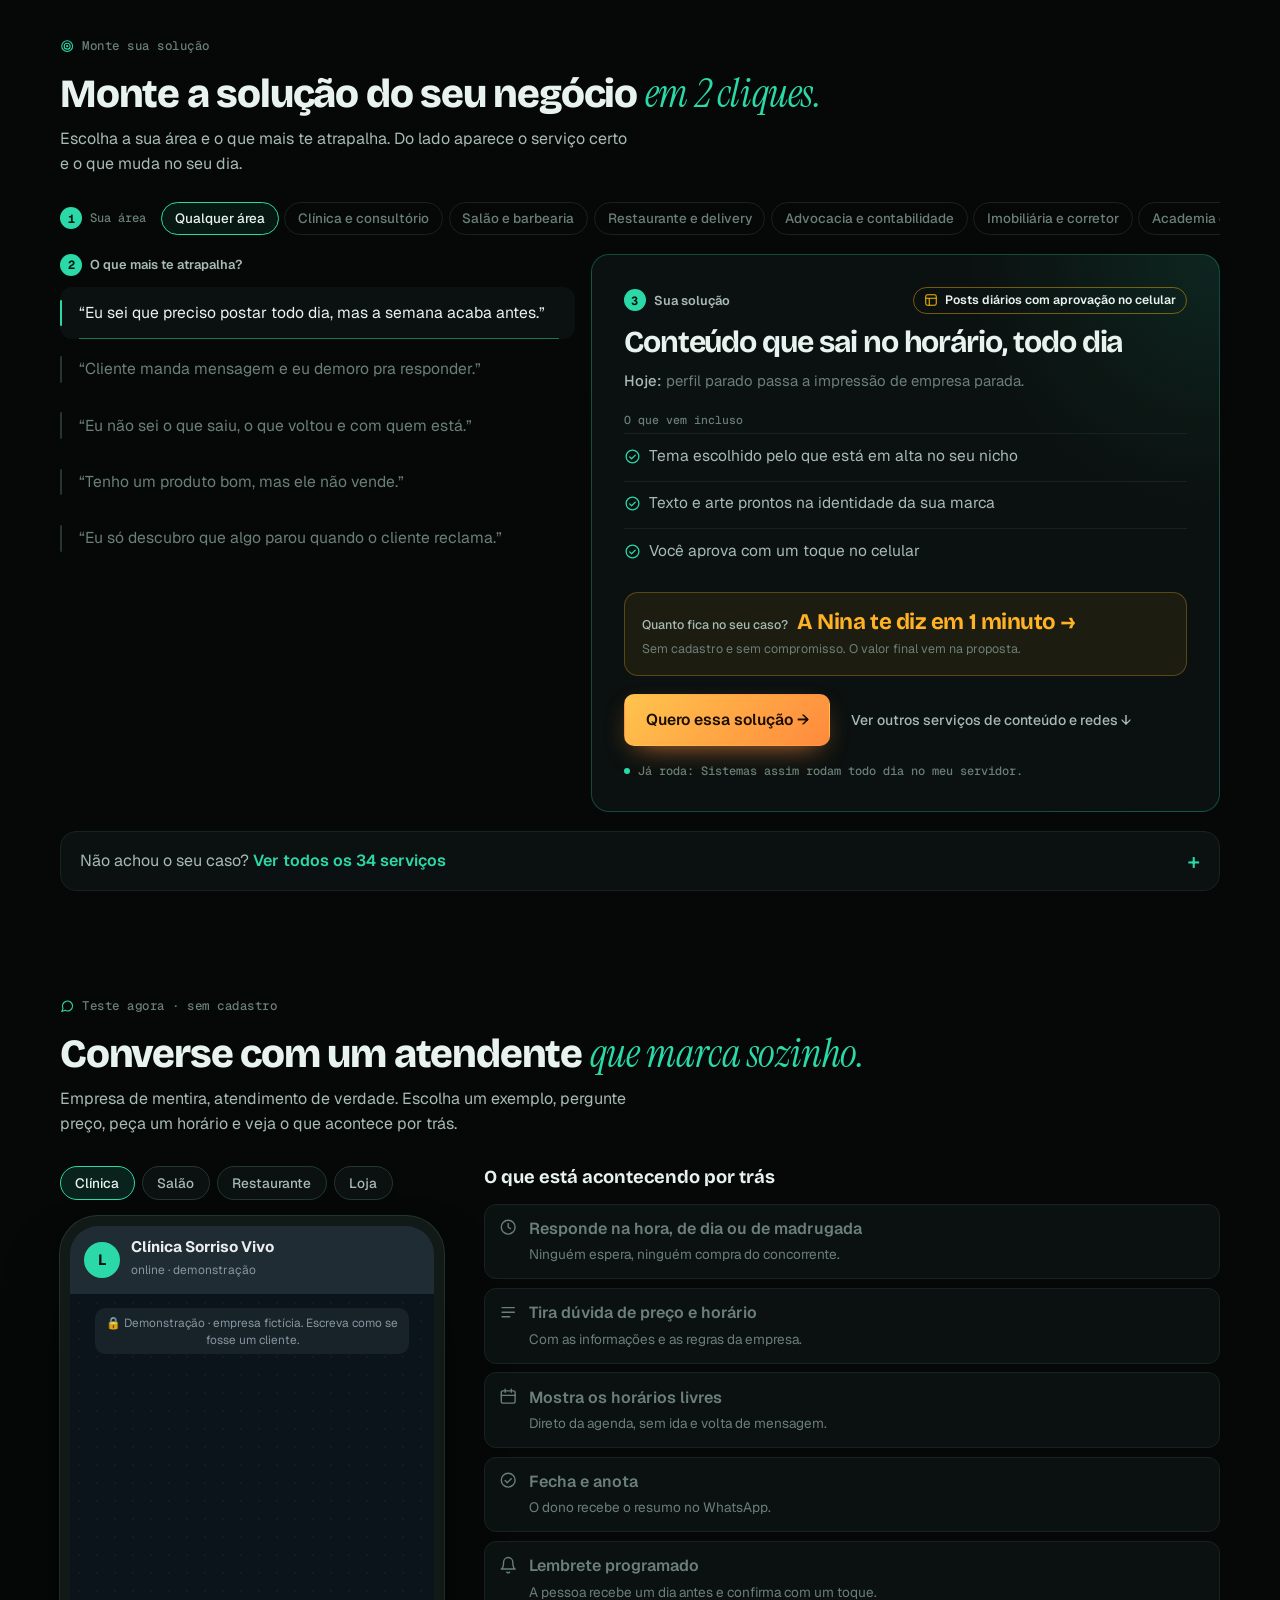
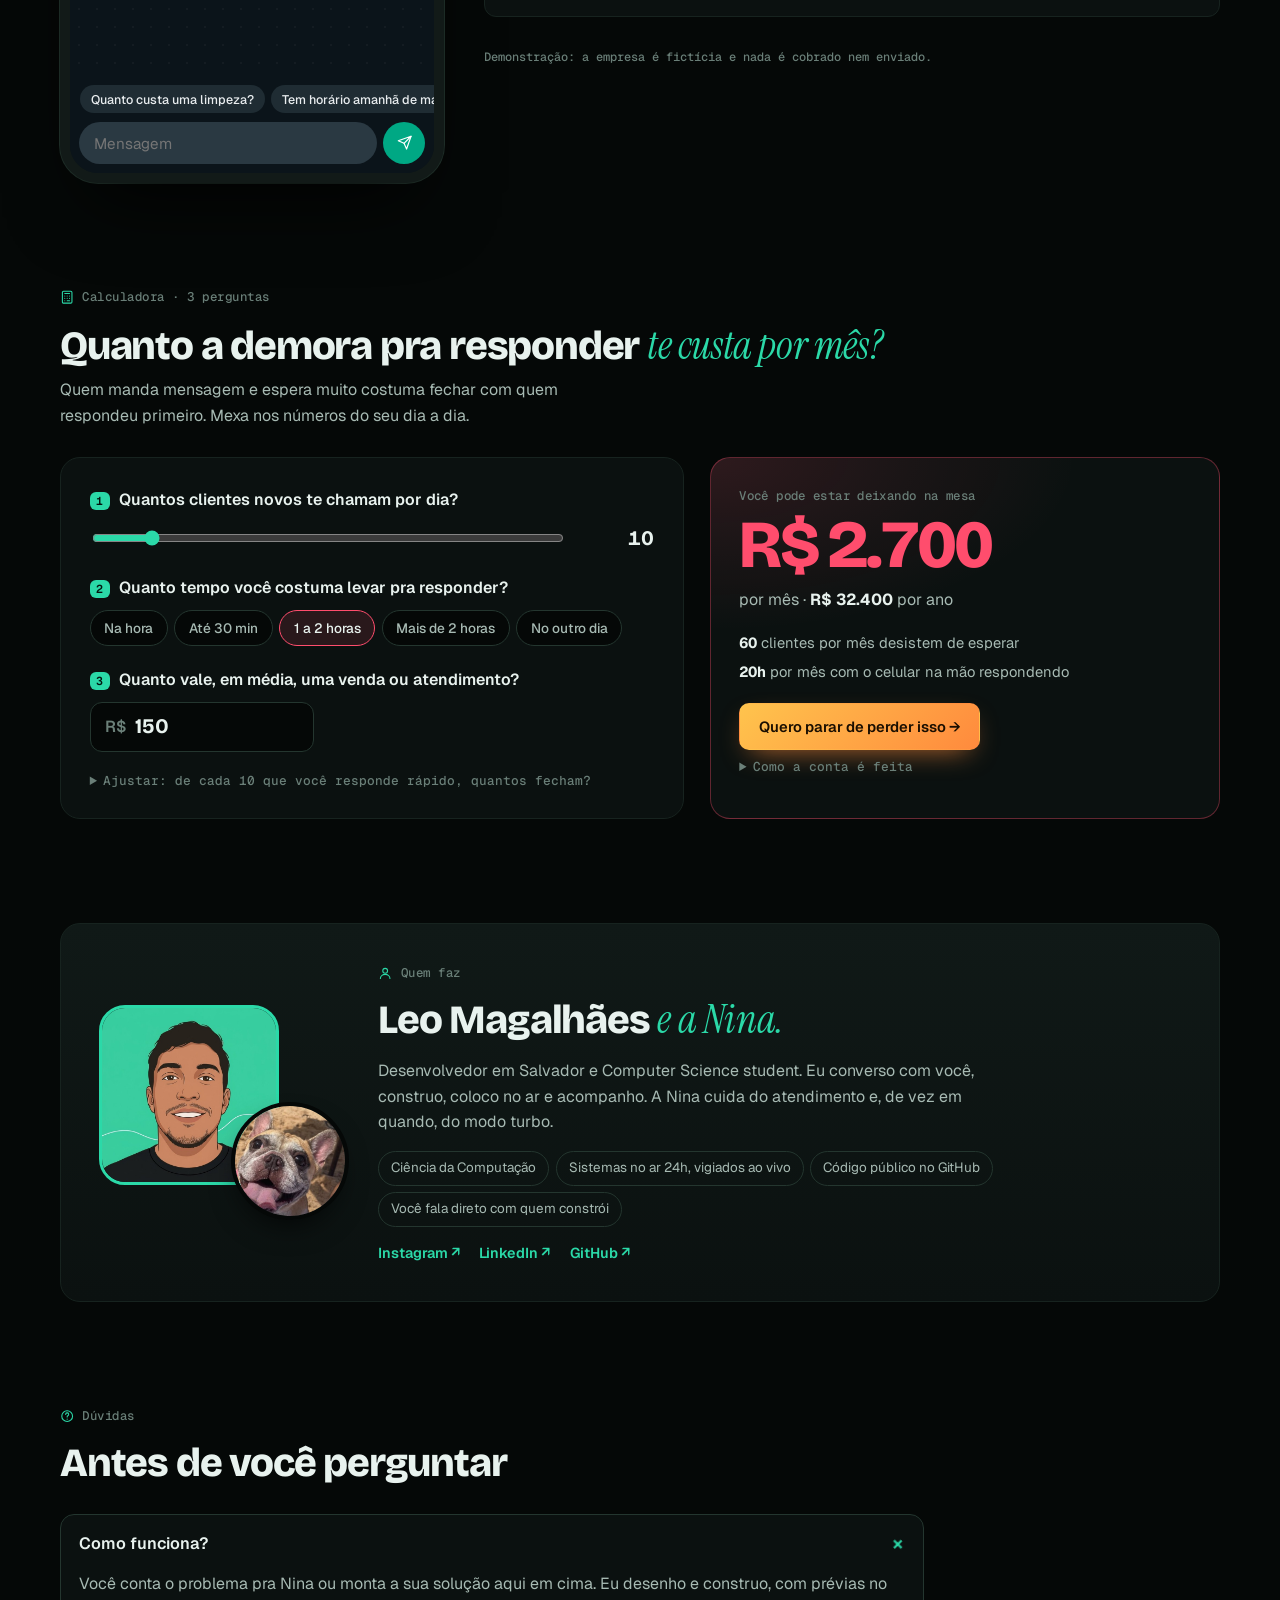
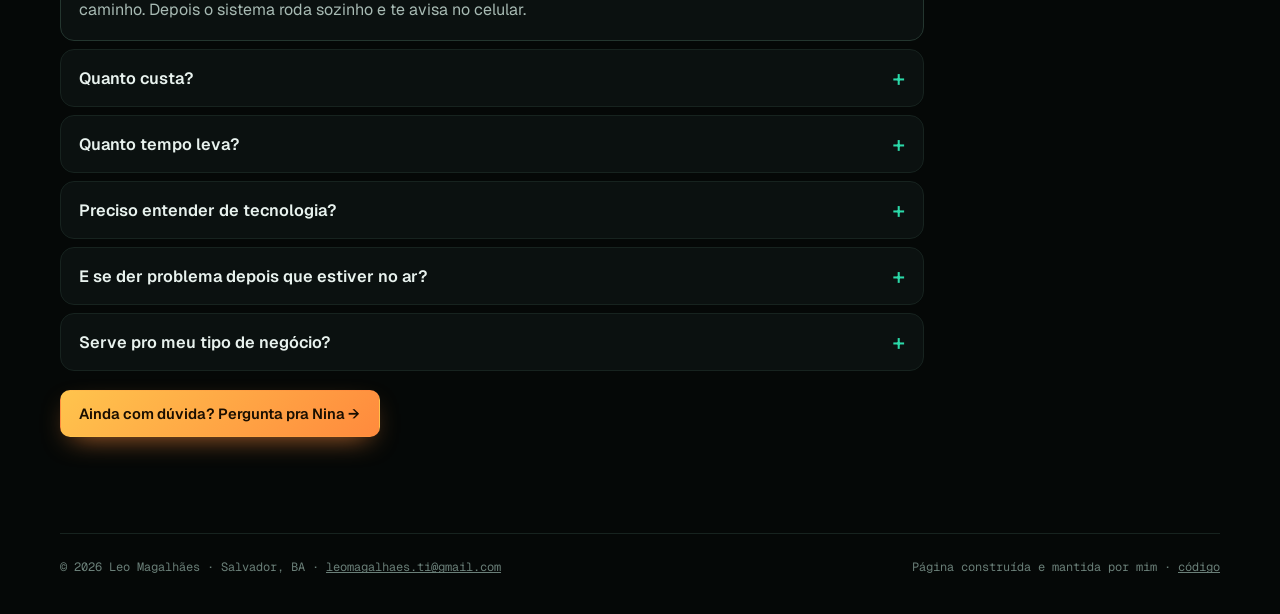
==== commit 8a973f07: "Prévia: proposta em PDF entregue na conversa da Nina Co-Authored-By: Claude Opus 5.5 <noreply@anthro" ====
--- a/novo/index.html
+++ b/novo/index.html
@@ -703,6 +703,17 @@
 .calc-det b{color:var(--texto);font-variant-numeric:tabular-nums}
 .calc-res .botao{align-self:flex-start;margin-top:.3rem}
 .calc-conta p{margin:.5rem 0 0;font-size:.82rem;color:var(--texto-3);line-height:1.5}
+/* ===== 2026-10-20: proposta em PDF entregue na conversa ===== */
+.nina-msgs .prop{align-self:stretch;max-width:100%;background:linear-gradient(135deg,rgba(43,217,168,.14),rgba(255,178,36,.1));border:1px solid rgba(43,217,168,.4);border-radius:14px;padding:.85rem .95rem;display:grid;gap:.55rem}
+.nina-msgs .prop b{font:700 1rem var(--display);color:var(--texto)}
+.nina-msgs .prop small{font:500 .74rem var(--mono);color:var(--texto-3)}
+.nina-msgs .prop .barra-p{height:4px;border-radius:4px;background:var(--linha-forte);overflow:hidden}
+.nina-msgs .prop .barra-p i{display:block;height:100%;width:30%;background:var(--menta);border-radius:4px;animation:carrega 1.4s ease-in-out infinite}
+.nina-msgs .prop .acoes{display:flex;flex-wrap:wrap;gap:.45rem}
+.nina-msgs .prop a{text-decoration:none;font:600 .85rem var(--sans);border-radius:9px;padding:.55rem .85rem}
+.nina-msgs .prop a.pdf{background:linear-gradient(135deg,#FFC44D,var(--cta-2));color:#1A0E00}
+.nina-msgs .prop a.viva{border:1px solid var(--linha-forte);color:var(--texto)}
+@keyframes carrega{0%{transform:translateX(-100%)}100%{transform:translateX(340%)}}
 </style>
 </head>
 <body>
@@ -1249,6 +1260,7 @@
     if (!o.resposta) throw new Error("sem resposta");
     ninaHist.push({ quem: "nina", texto: o.resposta }); ninaBalao("dela", o.resposta);
     if (o.fluxo) desenharFluxo(o.fluxo, o.fechou);
+    if (o.proposta) acompanharProposta(o.proposta);
     if (r.status === 429) ninaFormulario();
     if (o.fechou) { ninaBalao("aviso", "✓ Pedido entregue ao Leo no WhatsApp"); registrar("Site", "Nina fechou um pedido", "", true); setTimeout(() => modoTurbo("Correndo avisar o Leo ⚡"), 600); }
   } catch (e) {
@@ -1603,6 +1615,25 @@
 $("c-quero").addEventListener("click", () => { const { msgs, valor } = calcular();
   escolherServico("Bot de WhatsApp com menu", `Fiz a calculadora: ${msgs} clientes novos por dia, respondo em "${TEMPOS[cTempo][0].toLowerCase()}" e posso estar perdendo ${reais(valor)} por mês. Quero responder na hora.`); });
 calcular();
+
+/* proposta em PDF: o servidor monta em ~20 s depois que a Nina fecha; aqui a gente espera e entrega na conversa */
+const PROPOSTA_URL = "https://painel.leomagalhaes.tech/leo/proposta/";
+async function acompanharProposta(token) {
+  const li = el("li", "prop"); li.innerHTML = "<b>📄 Desenhando a sua proposta…</b><small>A planta do seu sistema, em PDF. Leva uns 20 segundos.</small><div class=\"barra-p\"><i></i></div>";
+  $("nina-msgs").append(li); $("nina-msgs").scrollTop = $("nina-msgs").scrollHeight;
+  for (let k = 0; k < 40; k++) {
+    await new Promise(ok => setTimeout(ok, 3000));
+    let e; try { e = await (await fetch(PROPOSTA_URL + token + ".json", { cache: "no-store" })).json(); } catch (_) { continue; }
+    if (e.status === "pronta") {
+      li.replaceChildren(el("b", "", "📄 " + (e.titulo || "Sua proposta") ), el("small", "", "5 folhas, feitas pra você a partir dessa conversa."));
+      const ac = el("div", "acoes"), pdf = el("a", "pdf", "Baixar PDF ↓"), viva = el("a", "viva", "Ver no celular →");
+      pdf.href = e.pdf; pdf.target = "_blank"; pdf.rel = "noopener"; viva.href = e.viva; viva.target = "_blank"; viva.rel = "noopener";
+      ac.append(pdf, viva); li.append(ac); $("nina-msgs").scrollTop = $("nina-msgs").scrollHeight; return;
+    }
+    if (e.status === "falhou") break;
+  }
+  li.replaceChildren(el("b", "", "📄 A proposta vai pelo WhatsApp"), el("small", "", "Deu um tropeço aqui, mas o Leo já recebeu o seu pedido e te manda junto com a conversa."));
+}
 </script>
 </body>
 </html>
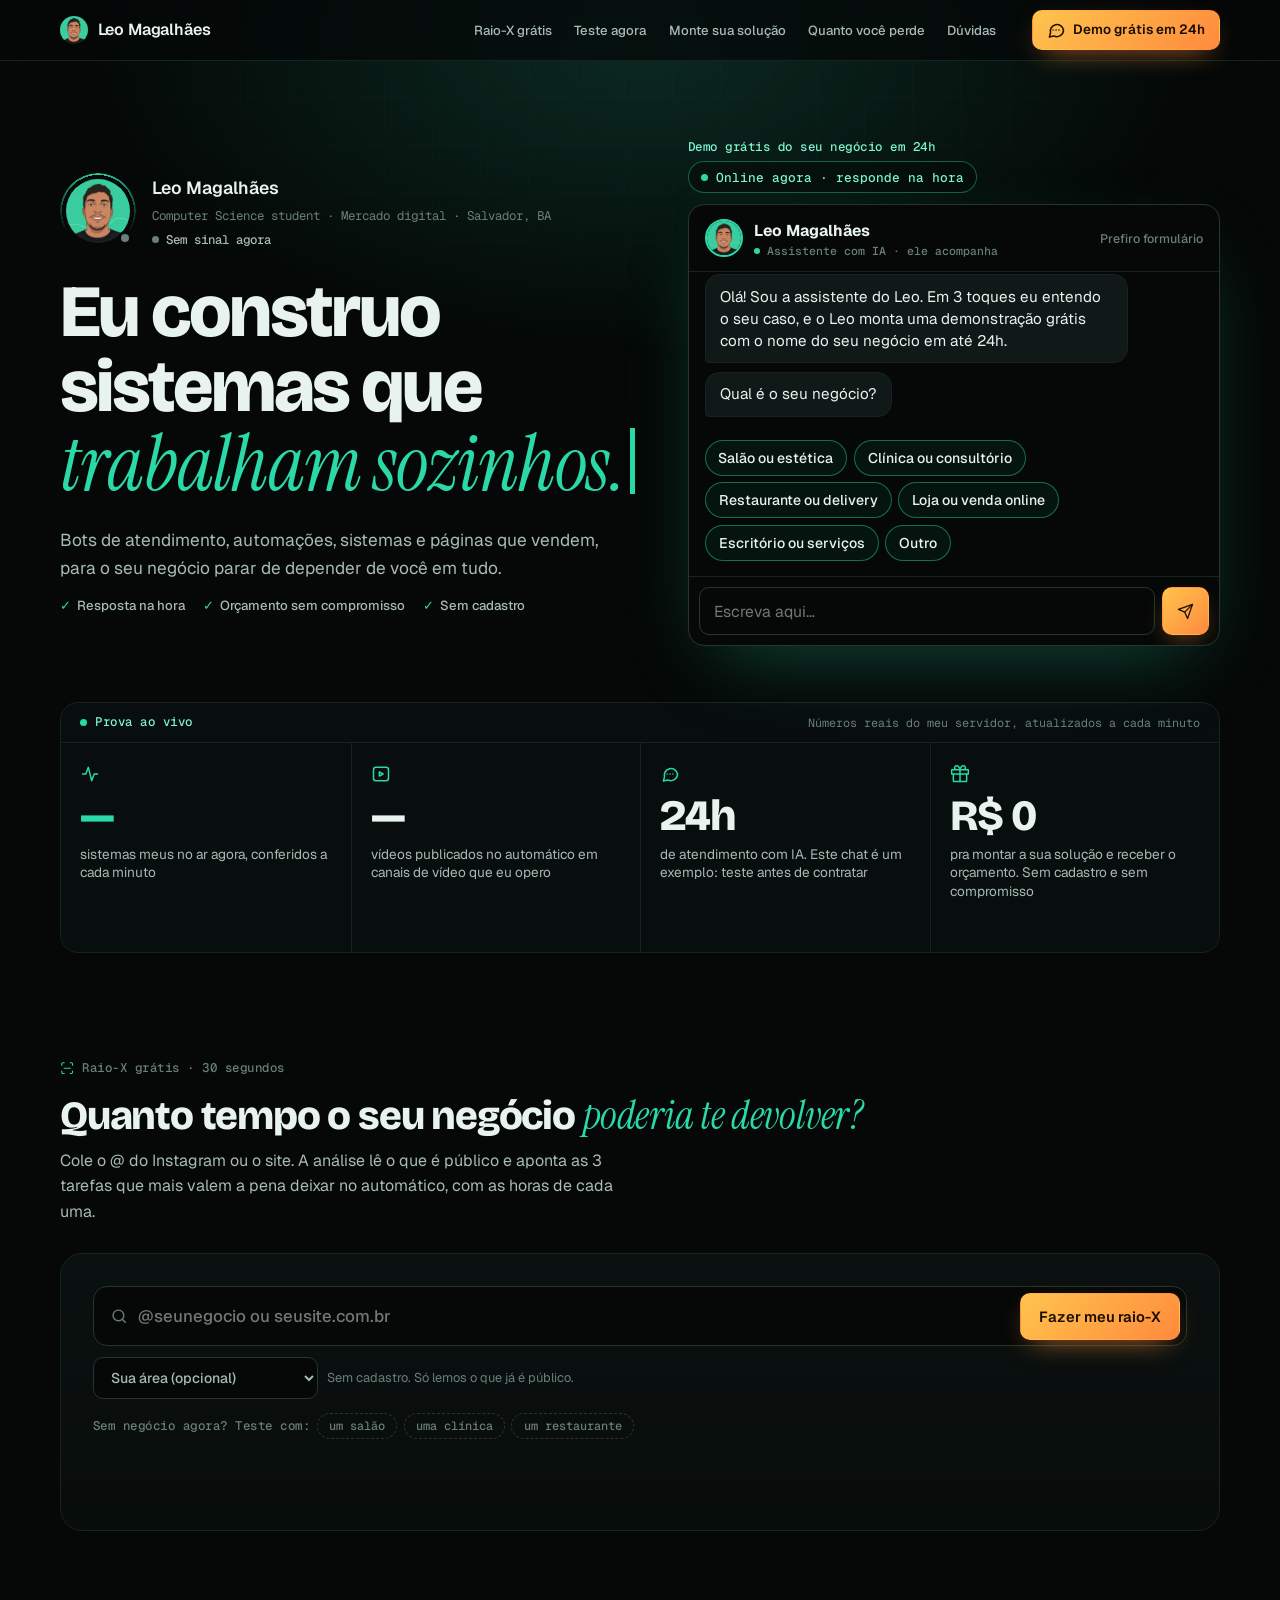
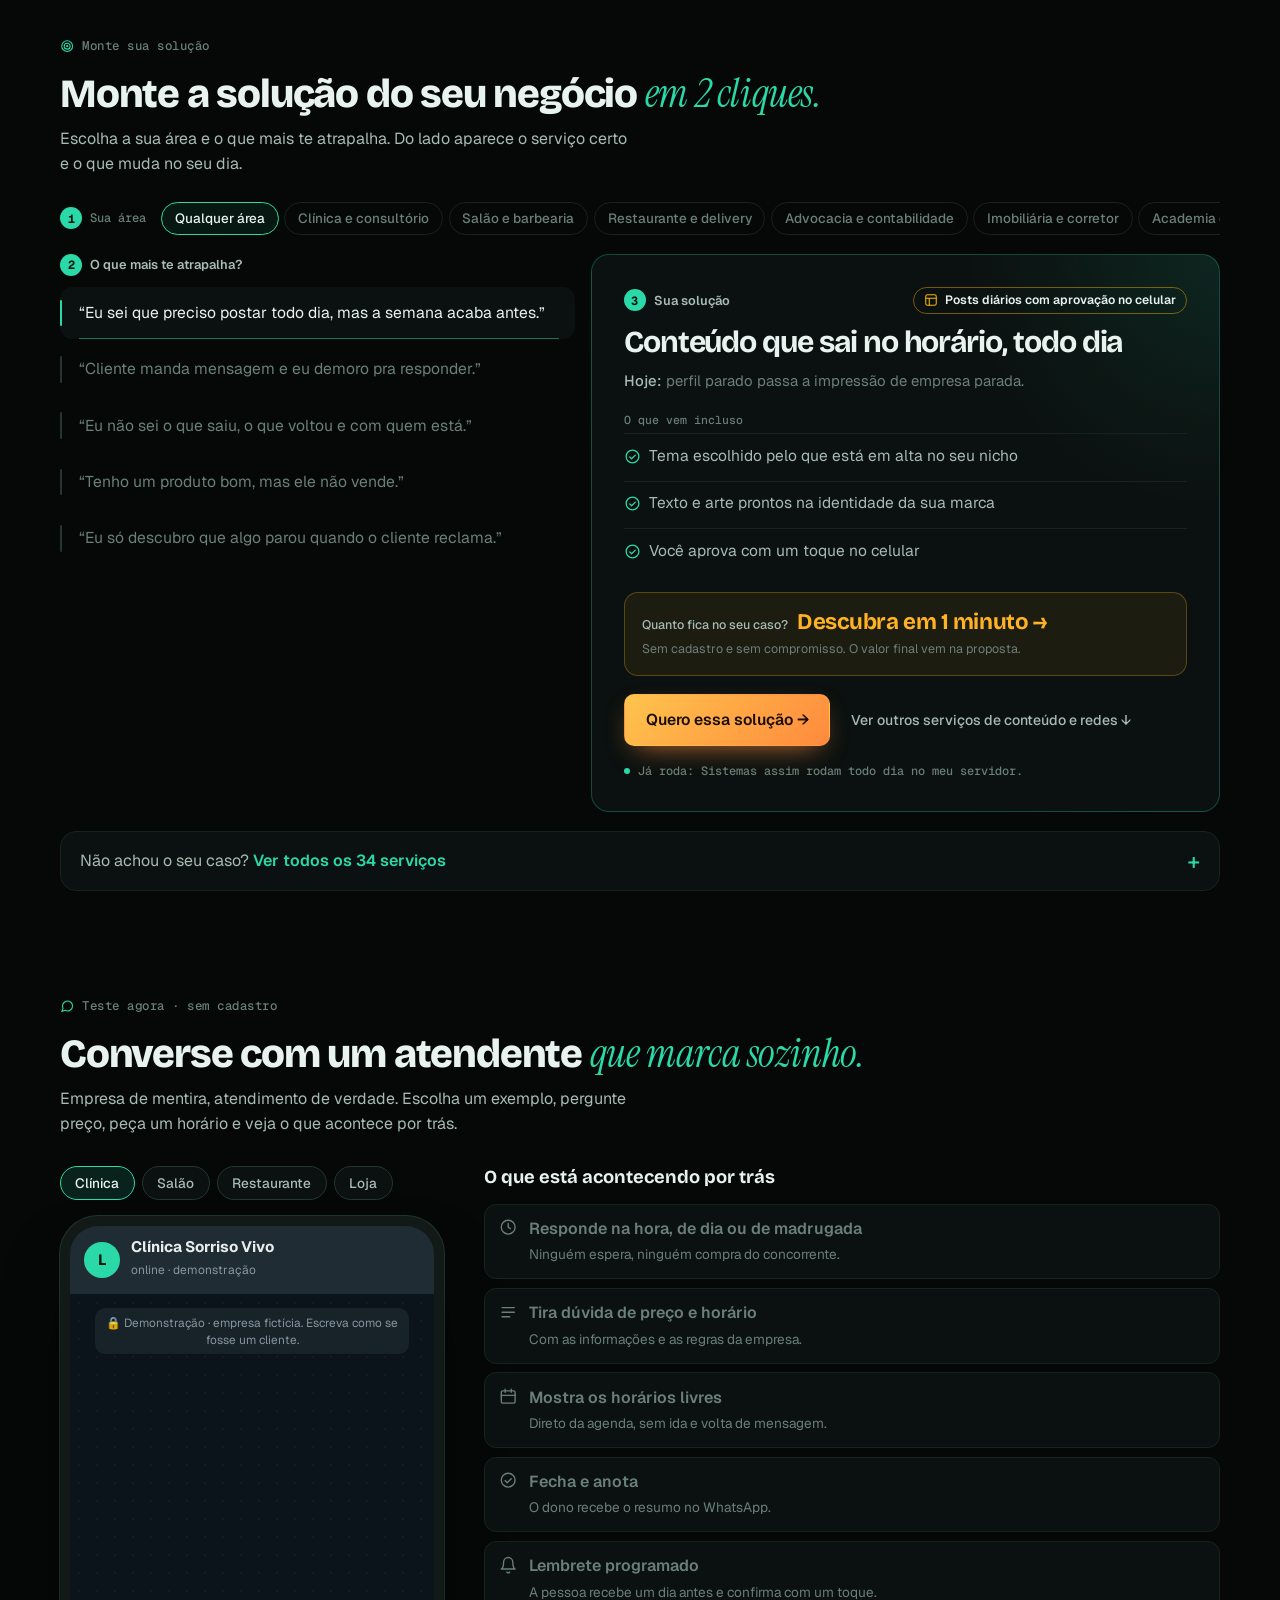
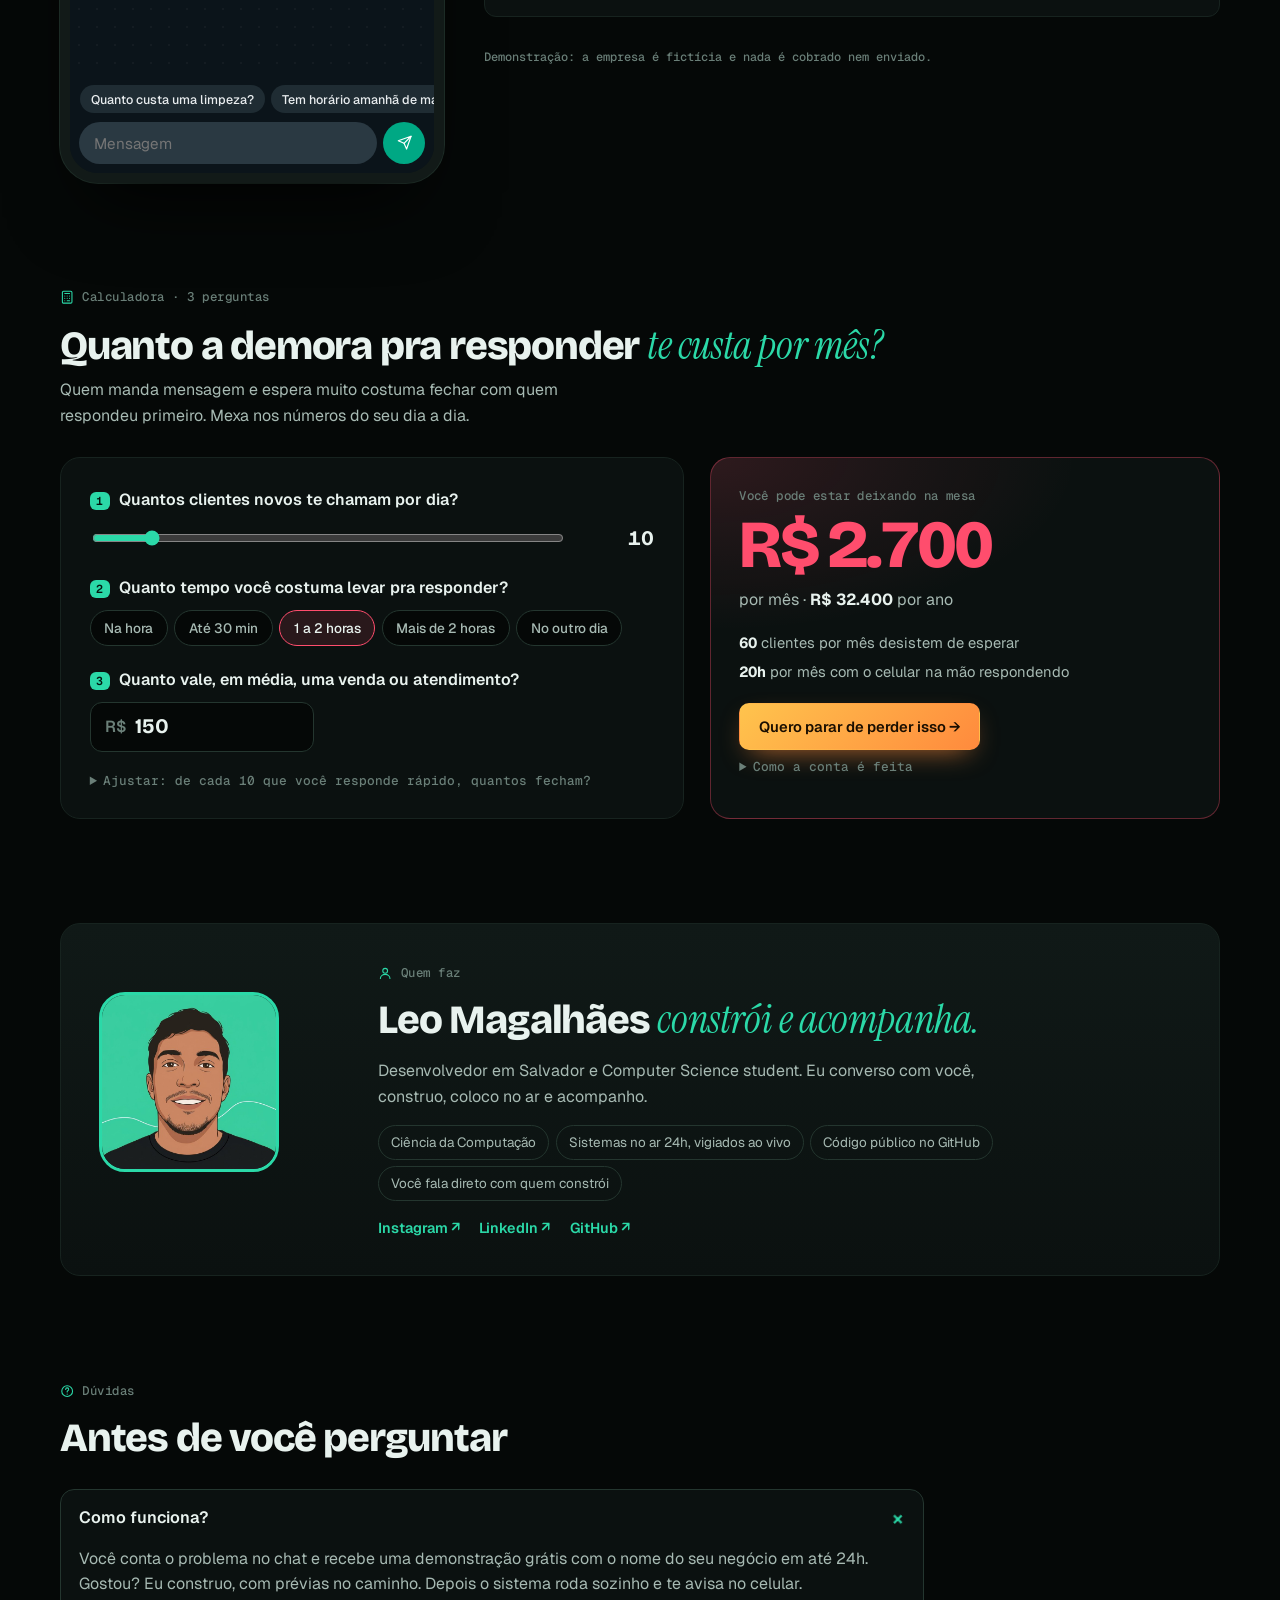
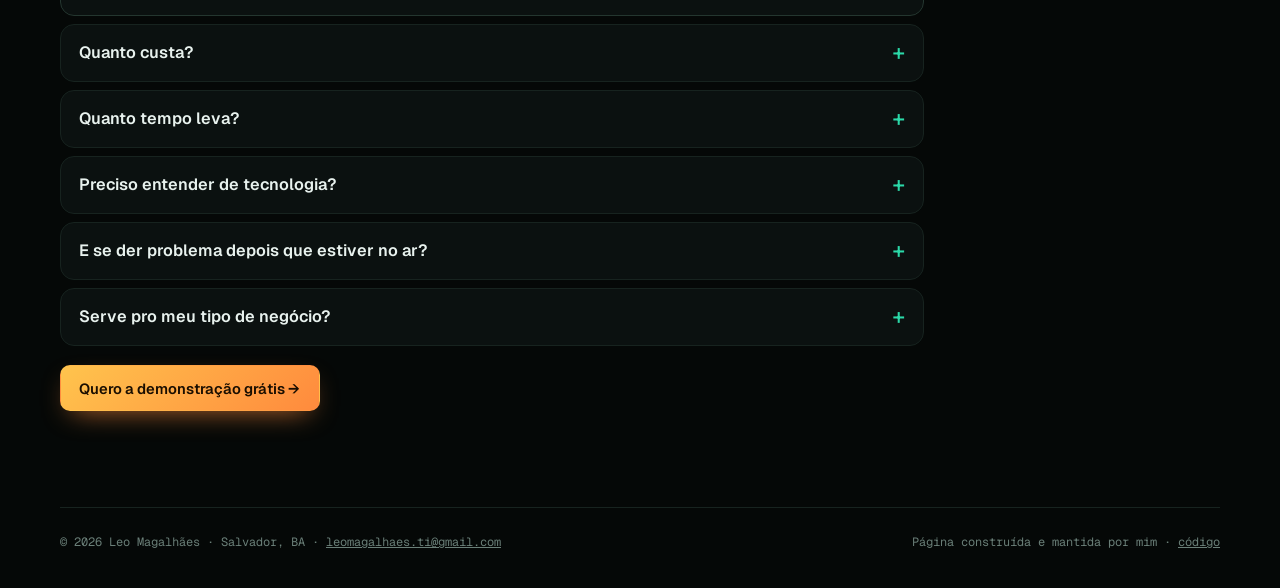
==== commit 27ae6fb1: "Prévia: atendimento profissional (sai a buldogue Nina), abertura em 3 toques e oferta de demo grátis" ====
--- a/novo/index.html
+++ b/novo/index.html
@@ -714,6 +714,13 @@
 .nina-msgs .prop a.pdf{background:linear-gradient(135deg,#FFC44D,var(--cta-2));color:#1A0E00}
 .nina-msgs .prop a.viva{border:1px solid var(--linha-forte);color:var(--texto)}
 @keyframes carrega{0%{transform:translateX(-100%)}100%{transform:translateX(340%)}}
+/* 2026-10-23: atendimento profissional (sem a persona da buldogue) */
+.nina-av{border:2px solid var(--menta);background:var(--painel);cursor:default}
+.nina-av img,.nina-ic{animation:none}
+.nina-msgs .atalhos{align-self:stretch;max-width:100%;display:flex;flex-wrap:wrap;gap:.4rem;padding:0;background:none;border:0}
+.nina-msgs .atalhos button{all:unset;cursor:pointer;padding:.5rem .8rem;border-radius:999px;border:1px solid rgba(43,217,168,.45);color:var(--texto);font:500 .88rem var(--sans);background:rgba(43,217,168,.06)}
+.nina-msgs .atalhos button:hover{background:rgba(43,217,168,.16)}
+.nina-msgs .atalhos button:focus-visible{outline:2px solid var(--menta);outline-offset:2px}
 </style>
 </head>
 <body>
@@ -728,7 +735,7 @@
       <a class="opcional" href="#calcula">Quanto você perde</a>
       <a class="opcional" href="#duvidas">Dúvidas</a>
     </nav>
-    <a class="botao cheio cta-topo" href="#pedido"><svg class="nina-ic" aria-hidden="true" viewBox="0 0 24 24" fill="none" stroke="currentColor" stroke-width="1.6" stroke-linecap="round" stroke-linejoin="round"><path d="M7.4 8.6C5.6 7.4 4.3 5.3 4.4 3.1c.1-.8.9-1.2 1.6-.8 1.9 1.1 3.4 2.6 4.3 4.3"/><path d="M16.6 8.6c1.8-1.2 3.1-3.3 3-5.5-.1-.8-.9-1.2-1.6-.8-1.9 1.1-3.4 2.6-4.3 4.3"/><path d="M12 6.2c-4 0-7.2 2.6-7.2 6.3 0 1.7.5 3.2 1.5 4.3 1.3 1.5 3.4 2.6 5.7 2.6s4.4-1.1 5.7-2.6c1-1.1 1.5-2.6 1.5-4.3 0-3.7-3.2-6.3-7.2-6.3z"/><circle cx="9" cy="11.6" r="1" fill="currentColor" stroke="none"/><circle cx="15" cy="11.6" r="1" fill="currentColor" stroke="none"/><path d="M10.6 13.7c0-.5.6-.8 1.4-.8s1.4.3 1.4.8-.6.9-1.4.9-1.4-.4-1.4-.9z" fill="currentColor"/><path d="M8.6 15.6c1 .9 2.3 1 3.4.2 1.1.8 2.4.7 3.4-.2"/><path d="M11 16.1c0 1.7.5 2.5 1 2.5s1-.8 1-2.5" fill="#FF8FA3" stroke="#FF8FA3" stroke-width=".9"/></svg><span>Falar com a Nina</span></a>
+    <a class="botao cheio cta-topo" href="#pedido"><svg class="nina-ic" aria-hidden="true" viewBox="0 0 24 24" fill="none" stroke="currentColor" stroke-width="1.8" stroke-linecap="round" stroke-linejoin="round"><path d="M21 12a8 8 0 0 1-11.6 7.1L4 20.5l1.4-5A8 8 0 1 1 21 12z"/><path d="M8.5 12h.01M12 12h.01M15.5 12h.01"/></svg><span>Demo grátis em 24h</span></a>
   </div>
 </header>
 
@@ -749,17 +756,17 @@
         <ul class="garantias"><li>Resposta na hora</li><li>Orçamento sem compromisso</li><li>Sem cadastro</li></ul>
       </div>
       <div class="pedido hero-nina" id="pedido">
-        <div class="hero-nina-cab"><span class="rotulo">Fale com a Nina, ela responde na hora</span><span class="disponivel on" id="disponivel"><i></i><span>Online agora · responde na hora</span></span></div>
+        <div class="hero-nina-cab"><span class="rotulo">Demo grátis do seu negócio em 24h</span><span class="disponivel on" id="disponivel"><i></i><span>Online agora · responde na hora</span></span></div>
         <div class="pedido-dir" style="min-width:0">
         <div class="nina" id="nina">
-          <header class="nina-cab"><span class="nina-av" id="nina-av" title="Faz carinho nela" role="button" tabindex="0"><svg class="nina-ic" aria-hidden="true" viewBox="0 0 24 24" fill="none" stroke="currentColor" stroke-width="1.6" stroke-linecap="round" stroke-linejoin="round"><path d="M7.4 8.6C5.6 7.4 4.3 5.3 4.4 3.1c.1-.8.9-1.2 1.6-.8 1.9 1.1 3.4 2.6 4.3 4.3"/><path d="M16.6 8.6c1.8-1.2 3.1-3.3 3-5.5-.1-.8-.9-1.2-1.6-.8-1.9 1.1-3.4 2.6-4.3 4.3"/><path d="M12 6.2c-4 0-7.2 2.6-7.2 6.3 0 1.7.5 3.2 1.5 4.3 1.3 1.5 3.4 2.6 5.7 2.6s4.4-1.1 5.7-2.6c1-1.1 1.5-2.6 1.5-4.3 0-3.7-3.2-6.3-7.2-6.3z"/><circle cx="9" cy="11.6" r="1" fill="currentColor" stroke="none"/><circle cx="15" cy="11.6" r="1" fill="currentColor" stroke="none"/><path d="M10.6 13.7c0-.5.6-.8 1.4-.8s1.4.3 1.4.8-.6.9-1.4.9-1.4-.4-1.4-.9z" fill="currentColor"/><path d="M8.6 15.6c1 .9 2.3 1 3.4.2 1.1.8 2.4.7 3.4-.2"/><path d="M11 16.1c0 1.7.5 2.5 1 2.5s1-.8 1-2.5" fill="#FF8FA3" stroke="#FF8FA3" stroke-width=".9"/></svg></span><div><strong>Nina</strong><small><i></i><span id="nina-status">Assistente do Leo · responde na hora</span></small></div><button class="link-sec" type="button" id="ir-form">Prefiro formulário</button></header>
+          <header class="nina-cab"><span class="nina-av" id="nina-av"><img src="img/foto.jpg" alt=""></span><div><strong>Leo Magalhães</strong><small><i></i><span id="nina-status">Assistente com IA · ele acompanha</span></small></div><button class="link-sec" type="button" id="ir-form">Prefiro formulário</button></header>
           <ol class="nina-msgs" id="nina-msgs" aria-live="polite"></ol>
-          <form class="nina-escreve" id="nina-form"><input id="nina-txt" maxlength="600" autocomplete="off" placeholder="Escreva aqui…" aria-label="Mensagem para a Nina"><button class="botao cheio" type="submit" id="nina-btn" aria-label="Enviar"><svg class="ic-s" viewBox="0 0 24 24" aria-hidden="true"><path d="M22 2L11 13"/><path d="M22 2l-7 20-4-9-9-4z"/></svg></button></form>
+          <form class="nina-escreve" id="nina-form"><input id="nina-txt" maxlength="600" autocomplete="off" placeholder="Escreva aqui…" aria-label="Mensagem para a assistente"><button class="botao cheio" type="submit" id="nina-btn" aria-label="Enviar"><svg class="ic-s" viewBox="0 0 24 24" aria-hidden="true"><path d="M22 2L11 13"/><path d="M22 2l-7 20-4-9-9-4z"/></svg></button></form>
         </div>
         <div class="fluxo" id="fluxo" hidden aria-live="polite">
           <div class="fluxo-cab"><span class="rotulo"><i class="ponto-vivo"></i>Seu sistema, se desenhando</span><small id="fluxo-n"></small></div>
           <ol id="fluxo-passos"></ol>
-          <p class="fluxo-pe" id="fluxo-pe">Conforme você conta, a Nina ajusta o desenho.</p>
+          <p class="fluxo-pe" id="fluxo-pe">Conforme você conta, o desenho se ajusta.</p>
         </div>
         <form id="form-pedido" novalidate hidden>
           <span class="selo-servico" id="selo-servico"><span id="selo-texto"></span><button type="button" id="selo-tira" aria-label="Tirar o serviço escolhido">✕</button></span>
@@ -784,7 +791,7 @@
       <div class="prova-grade">
         <button class="pv vivo" type="button" data-servico="Site e sistemas vigiados 24h"><svg class="ic-s" viewBox="0 0 24 24" aria-hidden="true"><path d="M3 12h4l3-8 4 16 3-8h4"/></svg><strong id="pv-no-ar">—</strong><span class="rot" id="pv-no-ar-rot">sistemas meus no ar agora, conferidos a cada minuto</span><span class="cta-pv">Quero um sistema que não para →</span></button>
         <button class="pv" type="button" data-servico="Cortes e Reels a partir de vídeo longo"><svg class="ic-s" viewBox="0 0 24 24" aria-hidden="true"><rect x="3" y="4" width="18" height="16" rx="3"/><path d="M10 9.5v5l4.5-2.5z"/></svg><strong id="pv-pubs">—</strong><span class="rot" id="pv-pubs-rot">vídeos publicados no automático em canais de vídeo que eu opero</span><span class="cta-pv">Quero conteúdo no automático →</span></button>
-        <button class="pv" type="button" data-nina="1"><svg class="ic-s nina-ic" aria-hidden="true" viewBox="0 0 24 24" fill="none" stroke="currentColor" stroke-width="1.6" stroke-linecap="round" stroke-linejoin="round"><path d="M7.4 8.6C5.6 7.4 4.3 5.3 4.4 3.1c.1-.8.9-1.2 1.6-.8 1.9 1.1 3.4 2.6 4.3 4.3"/><path d="M16.6 8.6c1.8-1.2 3.1-3.3 3-5.5-.1-.8-.9-1.2-1.6-.8-1.9 1.1-3.4 2.6-4.3 4.3"/><path d="M12 6.2c-4 0-7.2 2.6-7.2 6.3 0 1.7.5 3.2 1.5 4.3 1.3 1.5 3.4 2.6 5.7 2.6s4.4-1.1 5.7-2.6c1-1.1 1.5-2.6 1.5-4.3 0-3.7-3.2-6.3-7.2-6.3z"/><circle cx="9" cy="11.6" r="1" fill="currentColor" stroke="none"/><circle cx="15" cy="11.6" r="1" fill="currentColor" stroke="none"/><path d="M10.6 13.7c0-.5.6-.8 1.4-.8s1.4.3 1.4.8-.6.9-1.4.9-1.4-.4-1.4-.9z" fill="currentColor"/><path d="M8.6 15.6c1 .9 2.3 1 3.4.2 1.1.8 2.4.7 3.4-.2"/><path d="M11 16.1c0 1.7.5 2.5 1 2.5s1-.8 1-2.5" fill="#FF8FA3" stroke="#FF8FA3" stroke-width=".9"/></svg><strong>24h</strong><span class="rot">de atendimento com IA. A Nina está online agora: teste antes de contratar</span><span class="cta-pv">Testar a Nina agora →</span></button>
+        <button class="pv" type="button" data-nina="1"><svg class="ic-s nina-ic" aria-hidden="true" viewBox="0 0 24 24" fill="none" stroke="currentColor" stroke-width="1.8" stroke-linecap="round" stroke-linejoin="round"><path d="M21 12a8 8 0 0 1-11.6 7.1L4 20.5l1.4-5A8 8 0 1 1 21 12z"/><path d="M8.5 12h.01M12 12h.01M15.5 12h.01"/></svg><strong>24h</strong><span class="rot">de atendimento com IA. Este chat é um exemplo: teste antes de contratar</span><span class="cta-pv">Testar o atendimento agora →</span></button>
         <button class="pv" type="button" data-ir="dores"><svg class="ic-s" viewBox="0 0 24 24" aria-hidden="true"><path d="M20 12v8a1 1 0 0 1-1 1H5a1 1 0 0 1-1-1v-8M2 7h20v5H2zM12 21V7M12 7H8a2.5 2.5 0 1 1 0-5c3 0 4 5 4 5zM12 7h4a2.5 2.5 0 1 0 0-5c-3 0-4 5-4 5z"/></svg><strong>R$ 0</strong><span class="rot">pra montar a sua solução e receber o orçamento. Sem cadastro e sem compromisso</span><span class="cta-pv">Montar a minha agora →</span></button>
       </div>
     </section>
@@ -905,11 +912,11 @@
 
     <section class="secao" id="quem">
       <div class="sobre surge">
-        <div class="sobre-fotos"><img class="eu" src="img/foto.jpg" alt="Ilustração do Leo Magalhães" loading="lazy"><img class="nina-foto" src="img/nina-praia.jpg" alt="A Nina na praia" loading="lazy"></div>
+        <div class="sobre-fotos"><img class="eu" src="img/foto.jpg" alt="Ilustração do Leo Magalhães" loading="lazy"></div>
         <div>
           <span class="rotulo"><svg class="ic-s" viewBox="0 0 24 24" aria-hidden="true"><circle cx="12" cy="8" r="4"/><path d="M4 21c0-4 3.6-7 8-7s8 3 8 7"/></svg>Quem faz</span>
-          <h2>Leo Magalhães <em class="serif">e a Nina.</em></h2>
-          <p>Desenvolvedor em Salvador e Computer Science student. Eu converso com você, construo, coloco no ar e acompanho. A Nina cuida do atendimento e, de vez em quando, do modo turbo.</p>
+          <h2>Leo Magalhães <em class="serif">constrói e acompanha.</em></h2>
+          <p>Desenvolvedor em Salvador e Computer Science student. Eu converso com você, construo, coloco no ar e acompanho.</p>
           <ul class="selos"><li>Ciência da Computação</li><li>Sistemas no ar 24h, vigiados ao vivo</li><li>Código público no GitHub</li><li>Você fala direto com quem constrói</li></ul>
           <div class="sobre-links"><a href="https://www.instagram.com/leomagalhaes.ti/">Instagram ↗</a><a href="https://www.linkedin.com/in/leomagalhaesti/">LinkedIn ↗</a><a href="https://github.com/leomagalhaesti">GitHub ↗</a></div>
         </div>
@@ -920,14 +927,14 @@
     <section class="secao" id="duvidas">
       <header class="surge"><div><span class="rotulo"><svg class="ic-s" viewBox="0 0 24 24" aria-hidden="true"><circle cx="12" cy="12" r="9"/><path d="M9.5 9a2.5 2.5 0 1 1 3.5 2.3c-.6.3-1 .9-1 1.6v.6M12 17h.01"/></svg>Dúvidas</span><h2>Antes de você perguntar</h2></div></header>
       <div class="faq surge">
-        <details open><summary>Como funciona?</summary><p>Você conta o problema pra Nina ou monta a sua solução aqui em cima. Eu desenho e construo, com prévias no caminho. Depois o sistema roda sozinho e te avisa no celular.</p></details>
-        <details><summary>Quanto custa?</summary><p>Depende do tamanho do problema e do que você ganha com ele resolvido. Conta o seu caso pra Nina: ela te passa o valor de partida na hora, e o valor final vem na proposta, sem compromisso.</p></details>
+        <details open><summary>Como funciona?</summary><p>Você conta o problema no chat e recebe uma demonstração grátis com o nome do seu negócio em até 24h. Gostou? Eu construo, com prévias no caminho. Depois o sistema roda sozinho e te avisa no celular.</p></details>
+        <details><summary>Quanto custa?</summary><p>Depende do tamanho do problema e do que você ganha com ele resolvido. Conta o seu caso no chat: a assistente te passa o valor de partida na hora, e o valor final vem na proposta, sem compromisso.</p></details>
         <details><summary>Quanto tempo leva?</summary><p>Depende do tamanho. Você acompanha prévias no caminho, em etapas curtas, e o prazo vem confirmado junto com a proposta.</p></details>
         <details><summary>Preciso entender de tecnologia?</summary><p>Não. Você usa pelo celular, recebe os avisos no WhatsApp e aprova com um toque. A parte técnica fica comigo.</p></details>
         <details><summary>E se der problema depois que estiver no ar?</summary><p>Eu acompanho depois de entregar. Se quiser, o sistema fica vigiado 24h: se algo cair, o alerta chega antes de você perceber, igual aos sistemas desta página.</p></details>
-        <details><summary>Serve pro meu tipo de negócio?</summary><p>Clínica, salão, restaurante, escritório, imobiliária, academia, loja ou quem vende online: escolha a sua área em “Monte sua solução” ou conte o seu caso pra Nina.</p></details>
+        <details><summary>Serve pro meu tipo de negócio?</summary><p>Clínica, salão, restaurante, escritório, imobiliária, academia, loja ou quem vende online: escolha a sua área em “Monte sua solução” ou conte o seu caso no chat.</p></details>
       </div>
-      <button class="botao cheio faq-cta surge" type="button" data-nina="1">Ainda com dúvida? Pergunta pra Nina →</button>
+      <button class="botao cheio faq-cta surge" type="button" data-nina="1">Quero a demonstração grátis →</button>
     </section>
 
 
@@ -937,9 +944,7 @@
     </footer>
   </div>
 </main>
-<a class="flutua" id="flutua" href="#pedido"><span class="flutua-av"><svg class="nina-ic" aria-hidden="true" viewBox="0 0 24 24" fill="none" stroke="currentColor" stroke-width="1.6" stroke-linecap="round" stroke-linejoin="round"><path d="M7.4 8.6C5.6 7.4 4.3 5.3 4.4 3.1c.1-.8.9-1.2 1.6-.8 1.9 1.1 3.4 2.6 4.3 4.3"/><path d="M16.6 8.6c1.8-1.2 3.1-3.3 3-5.5-.1-.8-.9-1.2-1.6-.8-1.9 1.1-3.4 2.6-4.3 4.3"/><path d="M12 6.2c-4 0-7.2 2.6-7.2 6.3 0 1.7.5 3.2 1.5 4.3 1.3 1.5 3.4 2.6 5.7 2.6s4.4-1.1 5.7-2.6c1-1.1 1.5-2.6 1.5-4.3 0-3.7-3.2-6.3-7.2-6.3z"/><circle cx="9" cy="11.6" r="1" fill="currentColor" stroke="none"/><circle cx="15" cy="11.6" r="1" fill="currentColor" stroke="none"/><path d="M10.6 13.7c0-.5.6-.8 1.4-.8s1.4.3 1.4.8-.6.9-1.4.9-1.4-.4-1.4-.9z" fill="currentColor"/><path d="M8.6 15.6c1 .9 2.3 1 3.4.2 1.1.8 2.4.7 3.4-.2"/><path d="M11 16.1c0 1.7.5 2.5 1 2.5s1-.8 1-2.5" fill="#FF8FA3" stroke="#FF8FA3" stroke-width=".9"/></svg></span>Falar com a Nina</a>
-<div class="turbo-pista" id="turbo" aria-hidden="true"><img src="img/nina-turbo.png" alt=""><span>⚡ MODO TURBO 220V</span></div>
-<div class="turbo-aviso" id="turbo-aviso" role="status"><span id="turbo-aviso-txt">⚡ A Nina ativou o modo turbo! Faz carinho nela pra ela parar</span><button type="button" id="turbo-carinho">Fazer carinho 🐾</button></div>
+<a class="flutua" id="flutua" href="#pedido"><span class="flutua-av"><svg class="nina-ic" aria-hidden="true" viewBox="0 0 24 24" fill="none" stroke="currentColor" stroke-width="1.8" stroke-linecap="round" stroke-linejoin="round"><path d="M21 12a8 8 0 0 1-11.6 7.1L4 20.5l1.4-5A8 8 0 1 1 21 12z"/><path d="M8.5 12h.01M12 12h.01M15.5 12h.01"/></svg></span>Demo grátis em 24h</a>
 
 <script>
 /* ====== DIÁRIO: acrescente uma linha a cada avanço ====== */
@@ -1112,7 +1117,7 @@
     <p class="hoje"><b>Hoje:</b> ${d.custa[0].toLowerCase()}.</p>
     <span class="incluso">O que vem incluso</span>
     <ul class="tres">${d.como.map((x, k) => `<li style="animation-delay:${.08 * k + .1}s">${OK}${x}</li>`).join("")}</ul>
-    <button class="preco" type="button" id="dor-preco"><span>Quanto fica no seu caso?</span><strong>A Nina te diz em 1 minuto →</strong><small>Sem cadastro e sem compromisso. O valor final vem na proposta.</small></button>
+    <button class="preco" type="button" id="dor-preco"><span>Quanto fica no seu caso?</span><strong>Descubra em 1 minuto →</strong><small>Sem cadastro e sem compromisso. O valor final vem na proposta.</small></button>
     <div class="cura-pe"><button class="botao cheio" type="button" id="dor-pedido">Quero essa solução →</button>
       <button class="link-sec" type="button" id="dor-cat">Ver outros serviços de ${area.nome.toLowerCase()} ↓</button></div>
     <p class="ja-roda"><i></i>${d.prova ? "Já roda: " + d.prova : "Feito com " + PROVA_PERFIL}</p>`;
@@ -1228,7 +1233,7 @@
 }
 /* Nina: conversa guardada no navegador; o servidor só responde. Caiu = volta o formulário com o que a pessoa já escreveu */
 const NINA_URL = "https://painel.leomagalhaes.tech/leo/nina";
-let ninaViva = true, ninaServico = "", ninaOcupada = false;
+let ninaViva = true, ninaServico = "", ninaOcupada = false, ninaFechou = false;
 const ninaId = (crypto.randomUUID ? crypto.randomUUID() : String(Math.random()).slice(2)).slice(0, 36);
 const ninaHist = [];
 function ninaBalao(cls, texto) {
@@ -1247,11 +1252,12 @@
   if (!texto || !ninaViva) return;
   if (ninaOcupada) { $("nina-txt").value = texto; return; }
   ninaOcupada = true; $("nina-btn").disabled = true;
+  tirarAtalhos();
+  if (!ninaHist.length && respostasAtalho.length && !/^Tenho /.test(texto)) texto = respostasAtalho.filter(Boolean).join(". ") + ". " + texto;
   ninaHist.push({ quem: "voce", texto }); ninaBalao("sua", texto);
   const d = ninaBalao("dela digita"); d.innerHTML = "<i></i><i></i><i></i><span></span>";
-  const fareja = ["farejando a resposta", "pensando com as orelhas", "mastigando a ideia", "abanando o rabo"];
-  let fk = Math.floor(Math.random() * fareja.length); d.lastChild.textContent = fareja[fk];
-  const farejo = setInterval(() => { fk = (fk + 1) % fareja.length; d.lastChild.textContent = fareja[fk]; }, 1400);
+  d.lastChild.textContent = "digitando";
+  const farejo = 0;
   try {
     const r = await fetch(NINA_URL, { method: "POST", headers: { "Content-Type": "text/plain" },
       body: JSON.stringify({ id: ninaId, historico: ninaHist, servico: ninaServico, para: perfil && (PROFISSOES.find(x => x.id === perfil) || {}).nome }) });
@@ -1262,63 +1268,43 @@
     if (o.fluxo) desenharFluxo(o.fluxo, o.fechou);
     if (o.proposta) acompanharProposta(o.proposta);
     if (r.status === 429) ninaFormulario();
-    if (o.fechou) { ninaBalao("aviso", "✓ Pedido entregue ao Leo no WhatsApp"); registrar("Site", "Nina fechou um pedido", "", true); setTimeout(() => modoTurbo("Correndo avisar o Leo ⚡"), 600); }
+    if (o.fechou && !ninaFechou) { ninaFechou = true; ninaBalao("aviso", "✓ O Leo recebeu. A demonstração chega no seu WhatsApp em até 24h."); registrar("Site", "Pedido de demonstração", "", true); }
   } catch (e) {
     clearInterval(farejo); d.remove();
-    ninaFormulario("Minha conexão caiu 🐾 Deixa seu contato aqui embaixo que o seu pedido chega direto no Leo.");
+    ninaFormulario("A conexão caiu. Deixe seu contato aqui embaixo que o seu pedido chega direto no Leo.");
   }
   ninaOcupada = false; $("nina-btn").disabled = false;
 }
 $("nina-form").addEventListener("submit", e => { e.preventDefault(); const t = $("nina-txt").value; $("nina-txt").value = ""; falarNina(t); });
 $("ir-form").addEventListener("click", () => ninaFormulario());
-/* modo turbo: a Nina sai correndo 220V pela tela (no pedido fechado, no carinho e uma vez por visita) */
-let turboAtivo = false, turboFim, statusAntes = "";
-const avisoTurbo = (txt, botao) => {
-  $("turbo-aviso-txt").textContent = txt; $("turbo-carinho").hidden = !botao;
-  $("turbo-aviso").classList.toggle("calmo", calmo || !botao); $("turbo-aviso").classList.add("ve");
-};
-function modoTurbo(texto) {
-  if (turboAtivo) return;
-  turboAtivo = true;
-  const st = $("nina-status"); statusAntes = st.textContent;
-  st.textContent = (texto || "Modo turbo ativado ⚡ 220V") + " · faz carinho pra parar"; $("nina").classList.add("turbo");
-  const t = $("turbo"); t.classList.remove("parou", "vai"); t.style.transform = t.style.opacity = t.style.transition = ""; void t.offsetWidth; if (!calmo) t.classList.add("vai");
-  avisoTurbo("⚡ A Nina ativou o modo turbo! Faz carinho nela pra ela parar", true);
-  turboFim = setTimeout(() => pararTurbo("Cansou de correr e deitou 😴"), 25000);
-}
-function pararTurbo(msg) {
-  if (!turboAtivo) return;
-  clearTimeout(turboFim); turboAtivo = false;
-  const t = $("turbo");
-  if (t.classList.contains("vai")) {
-    const r = t.getBoundingClientRect(), c = el("span", "coracao", "❤️");
-    t.style.transform = getComputedStyle(t).transform; t.style.opacity = "1"; t.classList.remove("vai"); t.classList.add("parou");
-    requestAnimationFrame(() => { t.style.transition = "opacity .7s .7s"; t.style.opacity = "0"; });
-    c.style.left = (r.left + r.width * .55) + "px"; c.style.top = (r.top - 10) + "px";
-    document.body.append(c); setTimeout(() => c.remove(), 1300);
+/* abertura em 3 toques: ramo, problema, volume. Vira uma mensagem só para a assistente; escrever pula os atalhos */
+const ATALHOS = [
+  ["Qual é o seu negócio?", ["Salão ou estética", "Clínica ou consultório", "Restaurante ou delivery", "Loja ou venda online", "Escritório ou serviços", "Outro"]],
+  ["Onde você mais perde hoje?", ["Cliente que chama fora do horário", "Faltas e remarcações", "Orçamento que demora", "Mesmas perguntas o dia todo", "Outra coisa"]],
+  ["Quantas mensagens de clientes chegam por dia?", ["Até 10", "10 a 30", "30 a 100", "Mais de 100"]]];
+const respostasAtalho = [];
+function tirarAtalhos() { document.querySelectorAll("#nina-msgs .atalhos").forEach(x => x.remove()); }
+function perguntaAtalho(i) {
+  if (!ninaViva || ninaHist.length) return;
+  if (i >= ATALHOS.length) {
+    const [ramo, dor, vol] = respostasAtalho;
+    return falarNina(`Tenho ${ramo.toLowerCase()}. Onde mais perco: ${dor.toLowerCase()}. Recebo ${vol.toLowerCase()} mensagens de clientes por dia.`);
   }
-  $("nina").classList.remove("turbo"); $("nina-status").textContent = statusAntes;
-  avisoTurbo(msg || "Ufa, parou. Ela amou o carinho 🐾", false);
-  setTimeout(() => { if (!turboAtivo) $("turbo-aviso").classList.remove("ve"); }, 2600);
-}
-let carinhos = 0;
-const carinho = () => {
-  if (turboAtivo) return pararTurbo();
-  carinhos++;
-  if (carinhos % 2) { const st = $("nina-status"), a = st.textContent; st.textContent = "Ela gostou do carinho 🐾"; setTimeout(() => { if (!turboAtivo) st.textContent = a; }, 1800); }
-  else modoTurbo("Carinho demais, ligou o turbo ⚡");
-};
-$("nina-av").addEventListener("click", carinho);
-$("nina-av").addEventListener("keydown", e => { if (e.key === "Enter" || e.key === " ") { e.preventDefault(); carinho(); } });
-$("turbo").addEventListener("click", () => pararTurbo());
-$("turbo-carinho").addEventListener("click", () => pararTurbo());
-new IntersectionObserver(([e], obs) => {
-  if (!e.isIntersecting) return;
-  obs.disconnect();
-  let ja = false; try { ja = sessionStorage.getItem("nina-turbo") === "1"; sessionStorage.setItem("nina-turbo", "1"); } catch (_) {}
-  if (!ja) setTimeout(() => modoTurbo("Ativou o turbo do nada ⚡"), 2500);
-}, { threshold: .3 }).observe($("teste"));
-ninaBalao("dela", "Oi! Eu sou a Nina, a buldogue que atende aqui 🐾 Me conta: o que você quer resolver?");
+  ninaBalao("dela", ATALHOS[i][0]);
+  const li = el("li", "atalhos");
+  for (const op of ATALHOS[i][1]) {
+    const b = el("button", "", op); b.type = "button";
+    b.addEventListener("click", () => {
+      tirarAtalhos(); ninaBalao("sua", op);
+      if (/^Outr/.test(op)) { ninaBalao("dela", i ? "Me conta em uma frase o que mais atrapalha hoje." : "Qual é o seu negócio? Escreva aqui embaixo."); $("nina-txt").focus(); return; }
+      respostasAtalho[i] = op; setTimeout(() => perguntaAtalho(i + 1), calmo ? 0 : 350);
+    });
+    li.append(b);
+  }
+  $("nina-msgs").append(li); $("nina-msgs").scrollTop = $("nina-msgs").scrollHeight;
+}
+ninaBalao("dela", "Olá! Sou a assistente do Leo. Em 3 toques eu entendo o seu caso, e o Leo monta uma demonstração grátis com o nome do seu negócio em até 24h.");
+perguntaAtalho(0);
 $("selo-tira").addEventListener("click", () => { $("selo-servico").classList.remove("tem"); delete $("selo-servico").dataset.servico; });
 $("busca").addEventListener("input", () => { montarAreas(); montarCatalogo(); });
 montarAreas(); montarCatalogo(); mostrarDor(0);
@@ -1440,7 +1426,7 @@
   try {
     r = await fetch(RAIOX_URL, { method: "POST", headers: { "Content-Type": "text/plain" }, body: JSON.stringify({ id: rxId, alvo, para }) });
     o = await r.json();
-  } catch (e) { o = { ok: false, erro: "Não consegui agora. Tenta de novo em instantes, ou fala com a Nina." }; }
+  } catch (e) { o = { ok: false, erro: "Não consegui agora. Tenta de novo em instantes, ou fala com a assistente." }; }
   clearInterval(anda); itens.forEach(i => i.className = "ok");
   await new Promise(ok => setTimeout(ok, calmo ? 0 : 500));
   $("rx").classList.remove("lendo"); scan.hidden = true; rxOcupado = false; $("rx-btn").disabled = false;
@@ -1475,7 +1461,6 @@
       const d = await r.json();
       if (!d.ok) throw new Error(d.erro || "Não consegui enviar.");
       f.remove(); msg.textContent = "✓ Pronto! O Leo recebeu o seu raio-X e te chama no WhatsApp com o plano.";
-      if (typeof modoTurbo === "function") setTimeout(() => modoTurbo("Correndo levar seu raio-X pro Leo ⚡"), 500);
     } catch (err) { msg.className = "rx-msg erro"; msg.textContent = err.message; bt.disabled = false; }
   });
   const denovo = el("button", "rx-de-novo", "↻ Fazer outro raio-X"); denovo.type = "button";
@@ -1545,7 +1530,7 @@
       $("demo-fim-txt").textContent = "Isso que você acabou de ver pode atender os SEUS clientes, com os seus preços e a sua agenda.";
       $("demo-fim").classList.add("ve");
     }
-  } catch (e) { dg.remove(); demoBalao("sis", "A demonstração deu uma pausa. Tenta de novo, ou fala com a Nina lá em cima."); }
+  } catch (e) { dg.remove(); demoBalao("sis", "A demonstração deu uma pausa. Tenta de novo, ou fala com a assistente lá em cima."); }
   $("cel-status").textContent = "online · demonstração";
   demoOcupada = false; $("cel-btn").disabled = false;
 }
@@ -1587,7 +1572,7 @@
   [...ol.children].slice(passos.length).forEach(li => li.remove());
   $("fluxo-n").textContent = passos.length + " etapas · sozinho";
   caixa.classList.toggle("pronto", !!pronto);
-  $("fluxo-pe").textContent = pronto ? "✓ Este desenho foi junto com o seu pedido pro Leo." : "Conforme você conta, a Nina ajusta o desenho.";
+  $("fluxo-pe").textContent = pronto ? "✓ Este desenho foi junto com o seu pedido pro Leo." : "Conforme você conta, o desenho se ajusta.";
 }
 
 /* calculadora: o que a demora pra responder custa por mês (estimativa conservadora, conta aberta na página) */
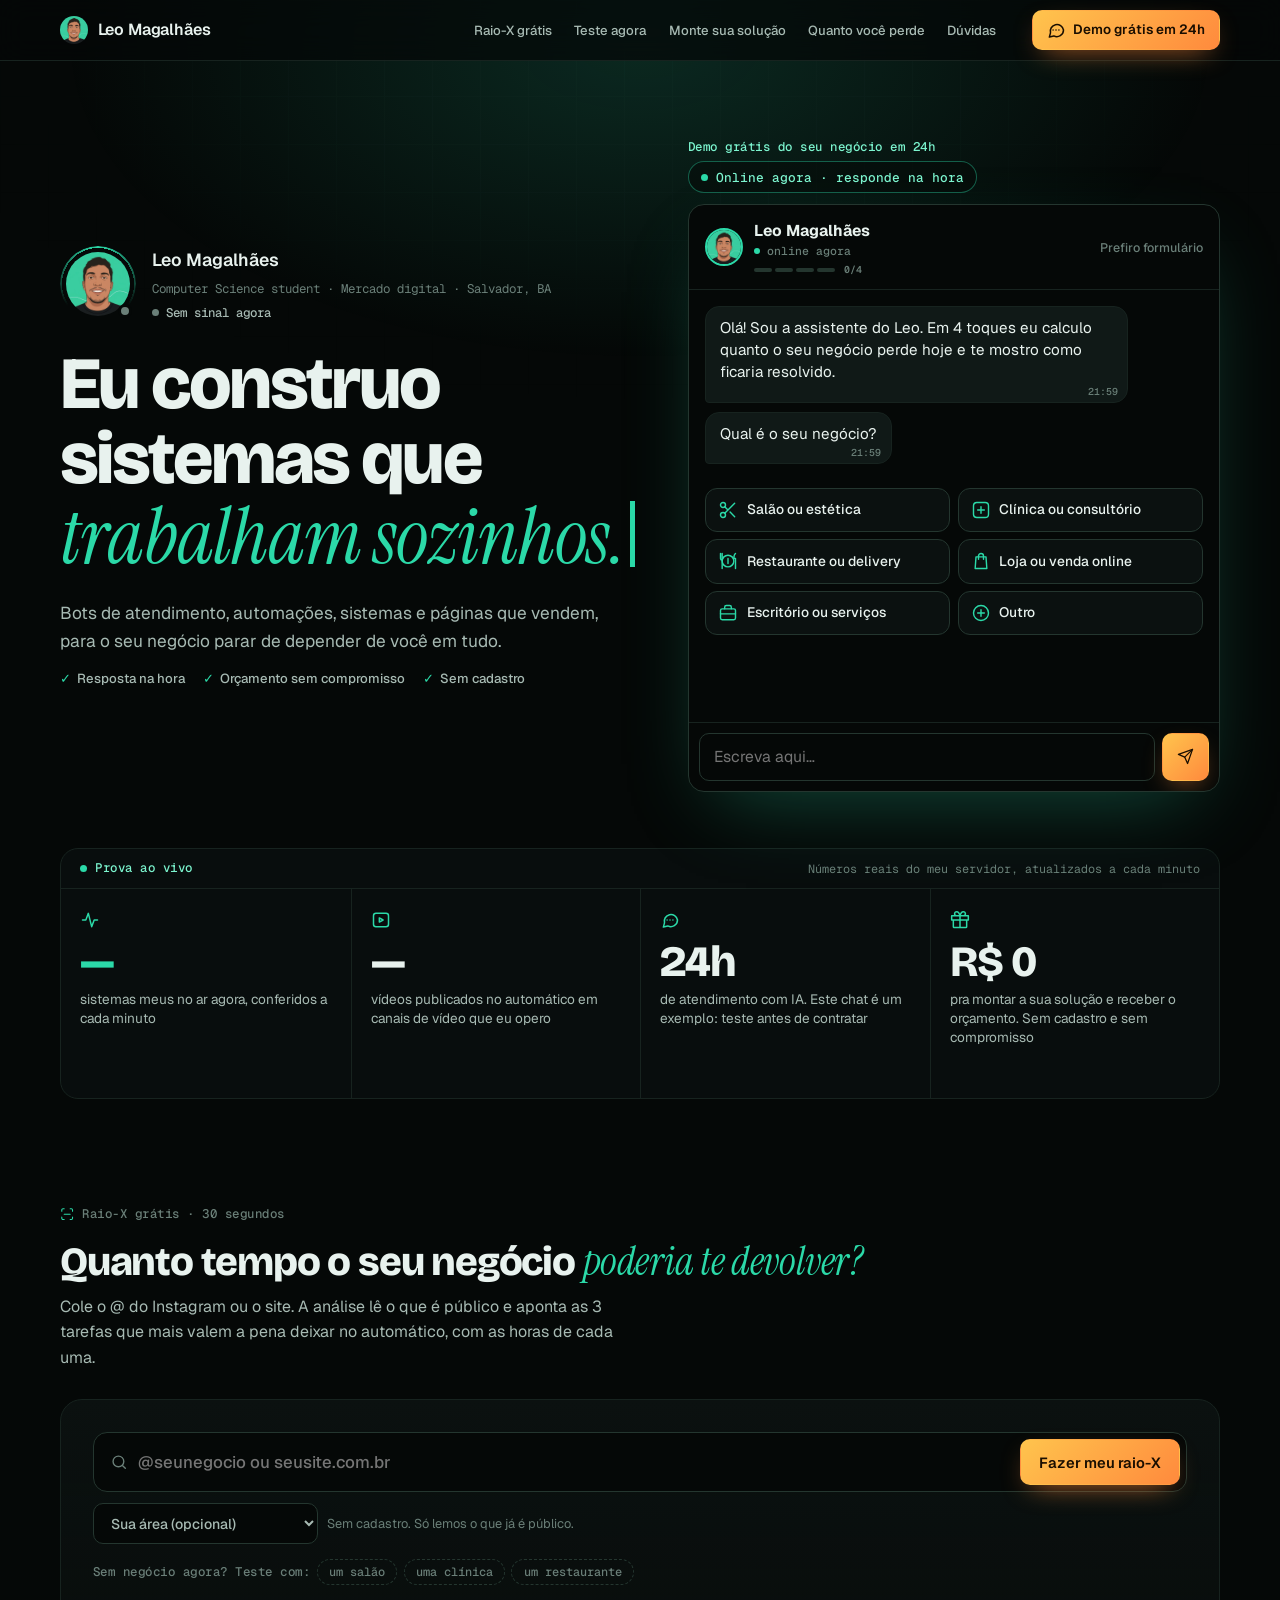
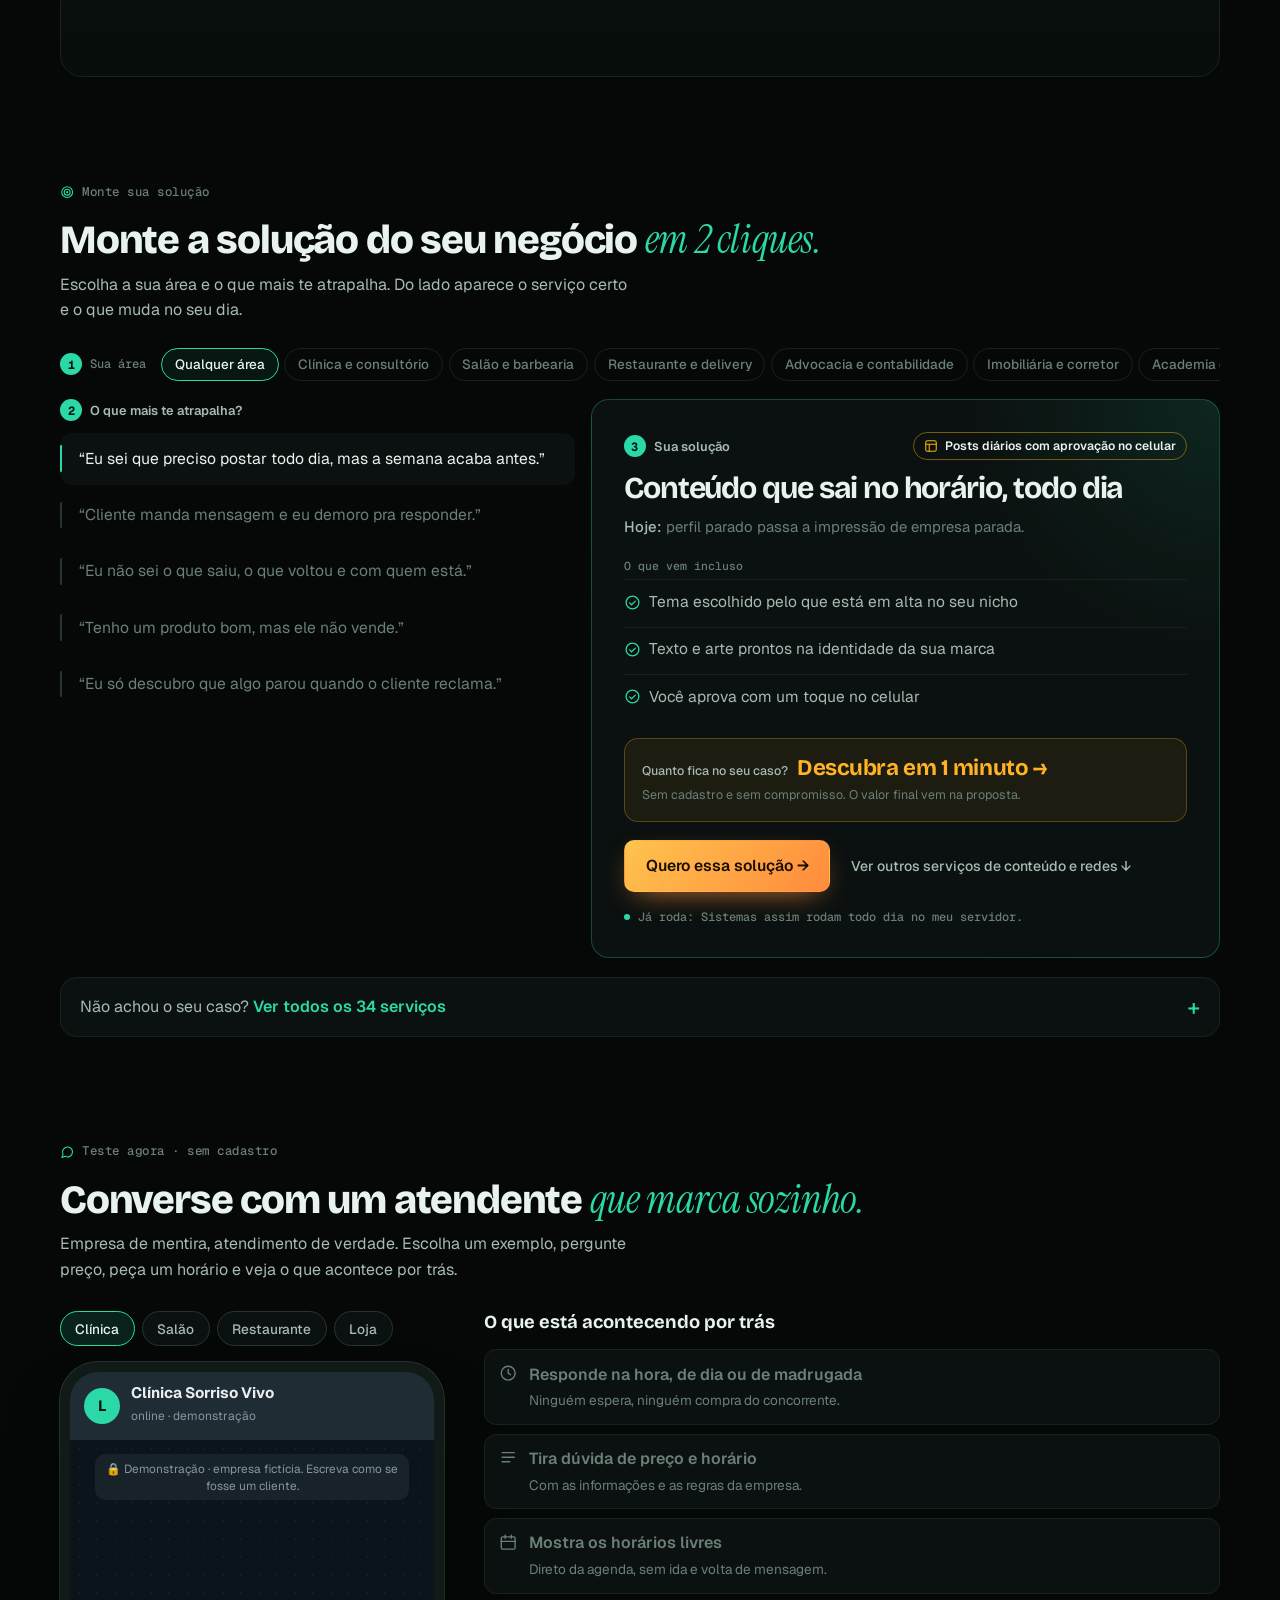
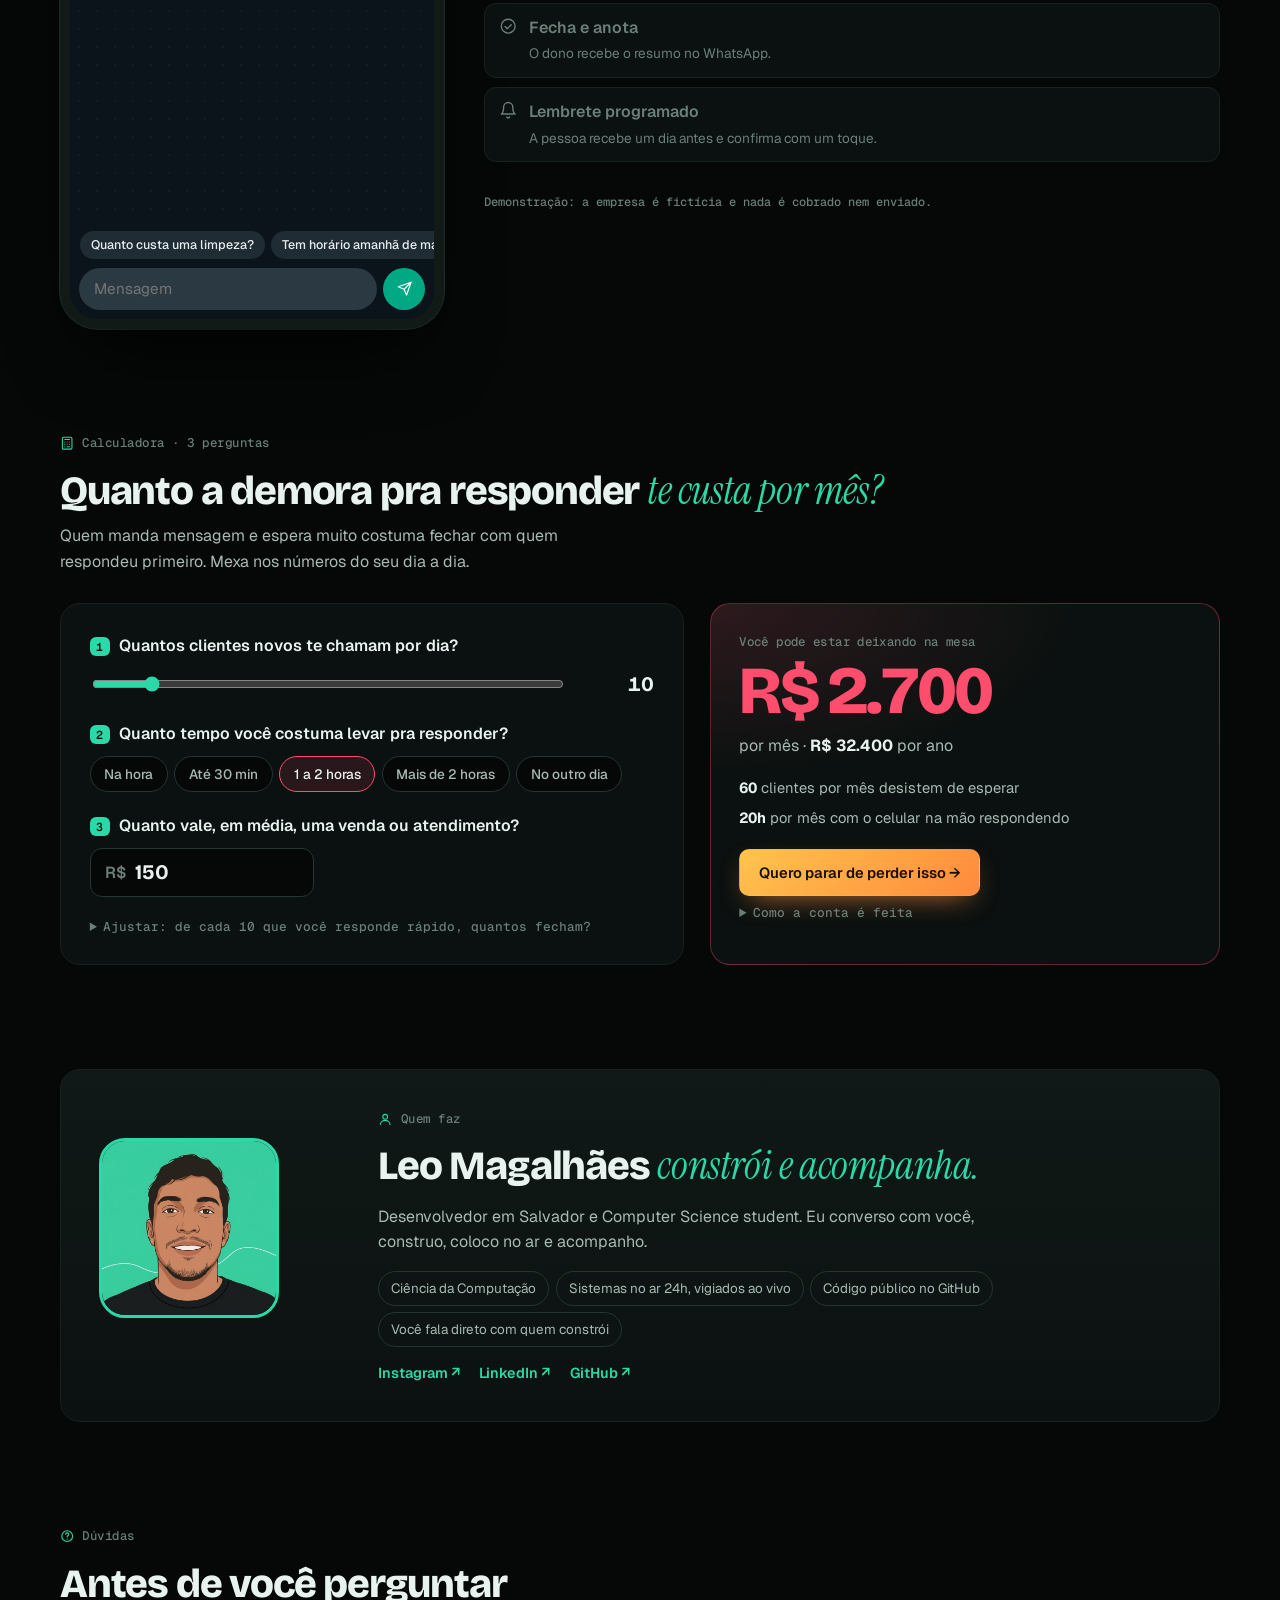
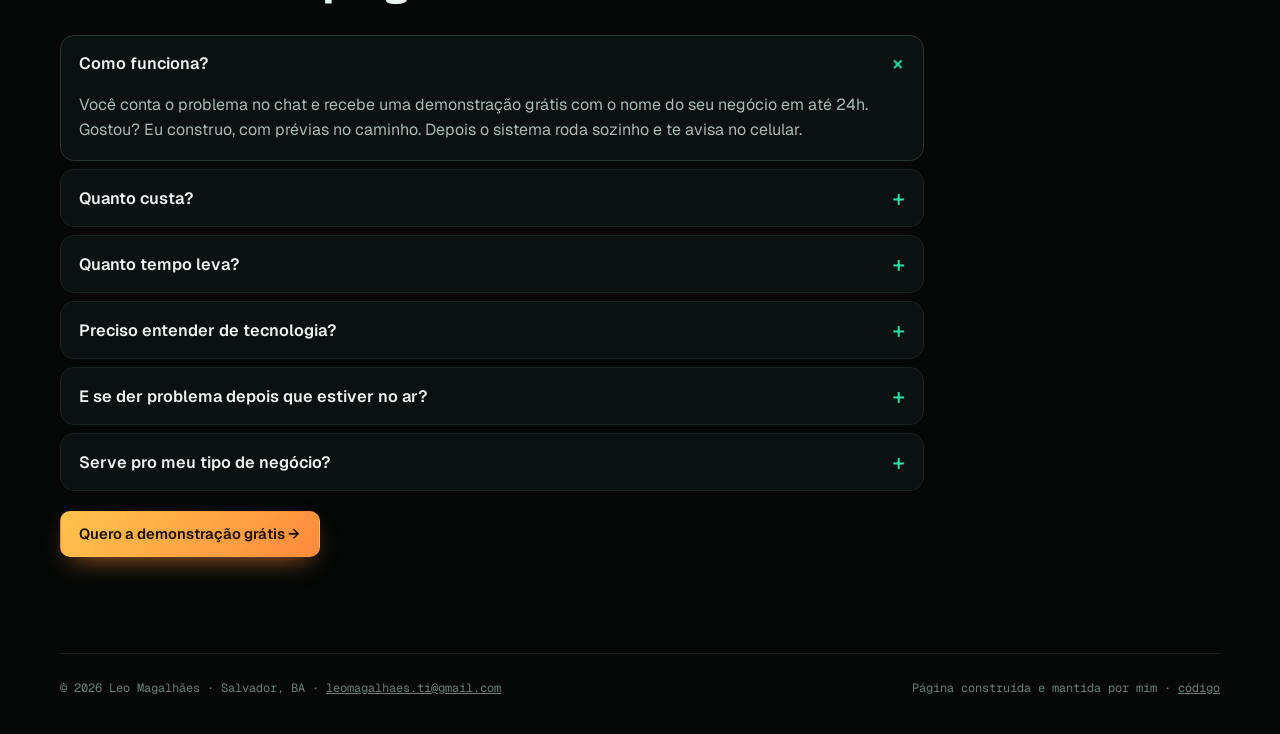
==== commit 68bc59ef: "Prévia: chat com cara de app (4 toques com progresso, cartões com ícone), diagnóstico em R$ e prévia" ====
--- a/novo/index.html
+++ b/novo/index.html
@@ -721,6 +721,45 @@
 .nina-msgs .atalhos button{all:unset;cursor:pointer;padding:.5rem .8rem;border-radius:999px;border:1px solid rgba(43,217,168,.45);color:var(--texto);font:500 .88rem var(--sans);background:rgba(43,217,168,.06)}
 .nina-msgs .atalhos button:hover{background:rgba(43,217,168,.16)}
 .nina-msgs .atalhos button:focus-visible{outline:2px solid var(--menta);outline-offset:2px}
+/* 2026-10-23 v2: chat com cara de app */
+.hero-nina .nina-msgs{height:27rem}
+@media (max-width:30rem){.hero-nina .nina-msgs{height:25rem}}
+.nina-msgs li.dela,.nina-msgs li.sua{position:relative;padding-bottom:1.15rem}
+.nina-msgs .hora{position:absolute;right:.6rem;bottom:.25rem;font:500 .62rem var(--mono);color:var(--texto-3)}
+.nina-msgs .sua .hora{color:var(--menta-2)}
+.nina-prog{display:flex;align-items:center;gap:3px;margin-top:.3rem}
+.nina-prog[hidden]{display:none}
+.nina-prog i{width:18px;height:4px;border-radius:4px;background:var(--linha-forte);transition:background .3s}
+.nina-prog i.on{background:var(--menta)}
+.nina-prog span{margin-left:.35rem;font:600 .62rem var(--mono);color:var(--texto-3)}
+.nina-msgs .atalhos{display:grid;grid-template-columns:repeat(2,minmax(0,1fr));gap:.45rem}
+.nina-msgs .atalhos button{display:flex;align-items:center;gap:.55rem;padding:.7rem .75rem;border-radius:12px;border:1px solid var(--linha-forte);background:var(--painel);font:500 .86rem/1.25 var(--sans);transition:border-color .2s,transform .2s,background .2s}
+.nina-msgs .atalhos button svg{width:20px;height:20px;flex:none;color:var(--menta)}
+.nina-msgs .atalhos button:hover{border-color:var(--menta);background:rgba(43,217,168,.08);transform:translateY(-1px)}
+.cartao-diag,.cartao-demo,.cta-demo{align-self:stretch;max-width:100%!important;animation:entra .4s both}
+.cartao-diag{display:grid;gap:.45rem;padding:1rem;border-radius:16px;border:1px solid rgba(255,178,36,.35);background:linear-gradient(135deg,rgba(255,178,36,.12),rgba(255,77,109,.06))}
+.cd-rot{font:600 .66rem var(--mono);letter-spacing:.08em;text-transform:uppercase;color:var(--cta)}
+.cartao-diag strong{font:800 1.9rem/1 var(--display);color:var(--texto)}
+.cartao-diag strong small{display:block;margin-top:.25rem;font:500 .8rem var(--sans);color:var(--texto-2,var(--texto-3))}
+.cd-barra{height:6px;border-radius:6px;background:var(--linha-forte);overflow:hidden}
+.cd-barra i{display:block;height:100%;border-radius:6px;background:linear-gradient(90deg,var(--cta),var(--coral));animation:enche 1.2s ease-out both}
+.cd-horas{font-size:.84rem;color:var(--texto)}
+.cd-conta{font:400 .7rem/1.4 var(--sans);color:var(--texto-3)}
+@keyframes enche{from{width:0}}
+.cartao-demo{padding:0!important;border-radius:16px;overflow:hidden;border:1px solid var(--linha-forte);background:#0B141A}
+.wd-cab{display:flex;align-items:center;gap:.55rem;padding:.6rem .8rem;background:#1F2C33}
+.wd-av{width:28px;height:28px;border-radius:50%;background:linear-gradient(135deg,var(--menta),#1E9E7B)}
+.wd-cab b{font:600 .88rem var(--sans);color:#E9EDEF}
+.wd-cab small{margin-left:auto;font:400 .68rem var(--sans);color:#8696A0}
+.wd-msgs{display:flex;flex-direction:column;gap:.35rem;padding:.75rem;min-height:9rem}
+.wd{max-width:82%;padding:.4rem .6rem .5rem;border-radius:8px;font:400 .84rem/1.35 var(--sans);color:#E9EDEF;animation:entra .3s both}
+.wd small{display:block;text-align:right;font-size:.6rem;color:#8696A0;margin-top:.1rem}
+.wd.c{align-self:flex-start;background:#202C33}
+.wd.b{align-self:flex-end;background:#005C4B}
+.wd.dig{font-style:italic;color:#8696A0;background:#202C33}
+.cta-demo{display:flex;flex-wrap:wrap;align-items:center;gap:.6rem;padding:.2rem 0}
+.cta-demo .botao{background:linear-gradient(135deg,#FFC44D,var(--cta-2,#FF8A3D));color:#1A0E00}
+@media (prefers-reduced-motion:reduce){.cartao-diag,.cartao-demo,.wd,.cd-barra i{animation:none}}
 </style>
 </head>
 <body>
@@ -759,7 +798,7 @@
         <div class="hero-nina-cab"><span class="rotulo">Demo grátis do seu negócio em 24h</span><span class="disponivel on" id="disponivel"><i></i><span>Online agora · responde na hora</span></span></div>
         <div class="pedido-dir" style="min-width:0">
         <div class="nina" id="nina">
-          <header class="nina-cab"><span class="nina-av" id="nina-av"><img src="img/foto.jpg" alt=""></span><div><strong>Leo Magalhães</strong><small><i></i><span id="nina-status">Assistente com IA · ele acompanha</span></small></div><button class="link-sec" type="button" id="ir-form">Prefiro formulário</button></header>
+          <header class="nina-cab"><span class="nina-av" id="nina-av"><img src="img/foto.jpg" alt=""></span><div><strong>Leo Magalhães</strong><small><i></i><span id="nina-status">online agora</span></small><span class="nina-prog" id="nina-prog"><i></i><i></i><i></i><i></i><span>0/4</span></span></div><button class="link-sec" type="button" id="ir-form">Prefiro formulário</button></header>
           <ol class="nina-msgs" id="nina-msgs" aria-live="polite"></ol>
           <form class="nina-escreve" id="nina-form"><input id="nina-txt" maxlength="600" autocomplete="off" placeholder="Escreva aqui…" aria-label="Mensagem para a assistente"><button class="botao cheio" type="submit" id="nina-btn" aria-label="Enviar"><svg class="ic-s" viewBox="0 0 24 24" aria-hidden="true"><path d="M22 2L11 13"/><path d="M22 2l-7 20-4-9-9-4z"/></svg></button></form>
         </div>
@@ -1236,8 +1275,11 @@
 let ninaViva = true, ninaServico = "", ninaOcupada = false, ninaFechou = false;
 const ninaId = (crypto.randomUUID ? crypto.randomUUID() : String(Math.random()).slice(2)).slice(0, 36);
 const ninaHist = [];
+const agoraHM = () => new Date().toLocaleTimeString("pt-BR", { hour: "2-digit", minute: "2-digit" });
 function ninaBalao(cls, texto) {
-  const li = el("li", cls, texto); $("nina-msgs").append(li);
+  const li = el("li", cls, texto);
+  if (cls === "dela" || cls === "sua") li.append(el("small", "hora", agoraHM() + (cls === "sua" ? " ✓✓" : "")));
+  $("nina-msgs").append(li);
   $("nina-msgs").scrollTop = $("nina-msgs").scrollHeight; return li;
 }
 function ninaFormulario(motivo) {
@@ -1247,14 +1289,15 @@
   if (escrito && !$("pedido-msg").value) $("pedido-msg").value = escrito;
   $("nina-form").hidden = true; $("form-pedido").hidden = false; $("ir-form").hidden = true;
 }
-async function falarNina(texto) {
+async function falarNina(texto, silencioso) {
   texto = texto.trim().slice(0, 600);
   if (!texto || !ninaViva) return;
   if (ninaOcupada) { $("nina-txt").value = texto; return; }
   ninaOcupada = true; $("nina-btn").disabled = true;
   tirarAtalhos();
-  if (!ninaHist.length && respostasAtalho.length && !/^Tenho /.test(texto)) texto = respostasAtalho.filter(Boolean).join(". ") + ". " + texto;
-  ninaHist.push({ quem: "voce", texto }); ninaBalao("sua", texto);
+  const mostrar = texto;
+  if (!ninaHist.length && !silencioso && respostasAtalho.some(Boolean)) texto = contextoAtalhos() + " " + texto;
+  ninaHist.push({ quem: "voce", texto }); if (!silencioso) ninaBalao("sua", mostrar);
   const d = ninaBalao("dela digita"); d.innerHTML = "<i></i><i></i><i></i><span></span>";
   d.lastChild.textContent = "digitando";
   const farejo = 0;
@@ -1277,33 +1320,99 @@
 }
 $("nina-form").addEventListener("submit", e => { e.preventDefault(); const t = $("nina-txt").value; $("nina-txt").value = ""; falarNina(t); });
 $("ir-form").addEventListener("click", () => ninaFormulario());
-/* abertura em 3 toques: ramo, problema, volume. Vira uma mensagem só para a assistente; escrever pula os atalhos */
+/* abertura em 4 toques (ramo, perda, volume, valor) → diagnóstico com a conta da calculadora → prévia da demo → oferta.
+   Escrever a qualquer momento pula os atalhos; a assistente recebe o que já foi tocado. */
+const IC = {
+  tesoura: '<circle cx="6" cy="6" r="3"/><circle cx="6" cy="18" r="3"/><path d="M20 4 8.1 15.9M14.5 14.5 20 20M8.1 8.1 12 12"/>',
+  cruz: '<rect x="3" y="3" width="18" height="18" rx="4"/><path d="M12 8v8M8 12h8"/>',
+  prato: '<circle cx="12" cy="12" r="7"/><path d="M12 9v6M3 3v6a2 2 0 0 0 2 2M5 3v18M21 3c-1.5 1-2 3-2 6h2v12"/>',
+  sacola: '<path d="M6 7h12l1 14H5L6 7z"/><path d="M9 10V6a3 3 0 0 1 6 0v4"/>',
+  pasta: '<rect x="3" y="7" width="18" height="13" rx="2"/><path d="M8 7V5a2 2 0 0 1 2-2h4a2 2 0 0 1 2 2v2M3 13h18"/>',
+  mais: '<circle cx="12" cy="12" r="9"/><path d="M12 8v8M8 12h8"/>',
+  lua: '<path d="M21 12.8A9 9 0 1 1 11.2 3a7 7 0 0 0 9.8 9.8z"/>',
+  agenda: '<rect x="3" y="4" width="18" height="17" rx="2"/><path d="M16 2v4M8 2v4M3 10h18M9 15l2 2 4-4"/>',
+  relogio: '<circle cx="12" cy="12" r="9"/><path d="M12 7v5l3 2"/>',
+  repete: '<path d="M17 2l4 4-4 4"/><path d="M3 11V9a3 3 0 0 1 3-3h15M7 22l-4-4 4-4"/><path d="M21 13v2a3 3 0 0 1-3 3H3"/>',
+  conversa: '<path d="M21 12a8 8 0 0 1-11.6 7.1L4 20.5l1.4-5A8 8 0 1 1 21 12z"/>',
+  moeda: '<circle cx="12" cy="12" r="9"/><path d="M15 9.5c-.5-1-1.6-1.5-3-1.5-1.7 0-3 .9-3 2s1.3 1.7 3 2 3 .9 3 2-1.3 2-3 2c-1.4 0-2.5-.5-3-1.5M12 6v2M12 16v2"/>'};
+const svgIc = k => `<svg viewBox="0 0 24 24" aria-hidden="true" fill="none" stroke="currentColor" stroke-width="1.7" stroke-linecap="round" stroke-linejoin="round">${IC[k]}</svg>`;
 const ATALHOS = [
-  ["Qual é o seu negócio?", ["Salão ou estética", "Clínica ou consultório", "Restaurante ou delivery", "Loja ou venda online", "Escritório ou serviços", "Outro"]],
-  ["Onde você mais perde hoje?", ["Cliente que chama fora do horário", "Faltas e remarcações", "Orçamento que demora", "Mesmas perguntas o dia todo", "Outra coisa"]],
-  ["Quantas mensagens de clientes chegam por dia?", ["Até 10", "10 a 30", "30 a 100", "Mais de 100"]]];
-const respostasAtalho = [];
+  { q: "Qual é o seu negócio?", ops: [["Salão ou estética", "tesoura", "Seu salão"], ["Clínica ou consultório", "cruz", "Sua clínica"], ["Restaurante ou delivery", "prato", "Seu restaurante"],
+    ["Loja ou venda online", "sacola", "Sua loja"], ["Escritório ou serviços", "pasta", "Seu escritório"], ["Outro", "mais", "Seu negócio"]] },
+  { q: "Onde você mais perde hoje?", ops: [["Cliente que chama fora do horário", "lua", "fora"], ["Faltas e remarcações", "agenda", "faltas"],
+    ["Orçamento que demora", "relogio", "orcamento"], ["Mesmas perguntas o dia todo", "repete", "repete"], ["Outra coisa", "mais", ""]] },
+  { q: "Quantas mensagens de clientes chegam por dia?", ops: [["Até 10", "conversa", 7], ["10 a 30", "conversa", 20], ["30 a 100", "conversa", 50], ["Mais de 100", "conversa", 120]] },
+  { q: "Quanto vale, em média, um atendimento ou venda?", ops: [["Até R$ 50", "moeda", 40], ["R$ 50 a 150", "moeda", 100], ["R$ 150 a 500", "moeda", 300], ["Mais de R$ 500", "moeda", 700]] }];
+const respostasAtalho = [];                     // [rótulo, ícone, valor] de cada passo
 function tirarAtalhos() { document.querySelectorAll("#nina-msgs .atalhos").forEach(x => x.remove()); }
+function progresso(i) {
+  const pr = $("nina-prog"); if (!pr) return;
+  pr.hidden = i > ATALHOS.length; pr.querySelectorAll("i").forEach((b, k) => b.classList.toggle("on", k < i));
+  pr.lastChild.textContent = Math.min(i, ATALHOS.length) + "/" + ATALHOS.length;
+}
+const contextoAtalhos = () => respostasAtalho.map((r, k) => r && r[0] !== "Outro" && r[0] !== "Outra coisa" ? ["Negócio", "Onde mais perco", "Mensagens por dia", "Valor médio"][k] + ": " + r[0] : "").filter(Boolean).join(". ") + ".";
 function perguntaAtalho(i) {
   if (!ninaViva || ninaHist.length) return;
-  if (i >= ATALHOS.length) {
-    const [ramo, dor, vol] = respostasAtalho;
-    return falarNina(`Tenho ${ramo.toLowerCase()}. Onde mais perco: ${dor.toLowerCase()}. Recebo ${vol.toLowerCase()} mensagens de clientes por dia.`);
-  }
-  ninaBalao("dela", ATALHOS[i][0]);
-  const li = el("li", "atalhos");
-  for (const op of ATALHOS[i][1]) {
-    const b = el("button", "", op); b.type = "button";
+  progresso(i);
+  if (i >= ATALHOS.length) return diagnostico();
+  ninaBalao("dela", ATALHOS[i].q);
+  const li = el("li", "atalhos" + (ATALHOS[i].ops.length > 4 ? "" : " dois"));
+  for (const op of ATALHOS[i].ops) {
+    const b = el("button"); b.type = "button"; b.innerHTML = svgIc(op[1]); b.append(el("span", "", op[0]));
     b.addEventListener("click", () => {
-      tirarAtalhos(); ninaBalao("sua", op);
-      if (/^Outr/.test(op)) { ninaBalao("dela", i ? "Me conta em uma frase o que mais atrapalha hoje." : "Qual é o seu negócio? Escreva aqui embaixo."); $("nina-txt").focus(); return; }
-      respostasAtalho[i] = op; setTimeout(() => perguntaAtalho(i + 1), calmo ? 0 : 350);
+      tirarAtalhos(); ninaBalao("sua", op[0]); respostasAtalho[i] = op;
+      if (/^Outr/.test(op[0])) { progresso(ATALHOS.length + 1); ninaBalao("dela", i ? "Me conta em uma frase o que mais atrapalha hoje." : "Qual é o seu negócio? Escreva aqui embaixo."); $("nina-txt").focus(); return; }
+      setTimeout(() => perguntaAtalho(i + 1), calmo ? 0 : 350);
     });
     li.append(b);
   }
   $("nina-msgs").append(li); $("nina-msgs").scrollTop = $("nina-msgs").scrollHeight;
 }
-ninaBalao("dela", "Olá! Sou a assistente do Leo. Em 3 toques eu entendo o seu caso, e o Leo monta uma demonstração grátis com o nome do seu negócio em até 24h.");
+/* mesma conta da calculadora: 2 em 10 desistem pela demora (1 a 2 h), 3 em 10 fechariam; faltas: 1 em 10 horários vazio */
+const CONVERSAS = {
+  fora: ["22:47", "Oi, ainda dá pra marcar pra amanhã?", "Oi! Tenho amanhã às 10h ou 15h30. Qual fica melhor?", "10h", "Pronto, reservado ✓ Te lembro 1h antes."],
+  faltas: ["08:00", "", "Bom dia! Lembrete: seu horário é hoje às 14h. Confirma?", "Confirmo", "Obrigada! Se precisar remarcar, é só tocar aqui."],
+  orcamento: ["19:12", "Quanto fica o serviço completo?", "Fica a partir de R$ 180. Quer que eu já te mande o orçamento em PDF?", "Quero", "Enviado ✓ Vale por 7 dias."],
+  repete: ["13:05", "Vocês abrem sábado? Aceita cartão?", "Abrimos sábado das 9h às 14h e aceitamos cartão e Pix.", "Ótimo, obrigado", "Por nada! Quer já deixar um horário reservado?"],
+  "": ["21:30", "Oi, vocês podem me ajudar?", "Claro! Me conta o que você precisa que eu já te respondo.", "Quero saber valores", "Te mando agora a tabela ✓"]};
+function diagnostico() {
+  const [ramo, dor, vol, tk] = respostasAtalho, msgs = vol[2], ticket = tk[2];
+  let valor, linha;
+  if (dor[2] === "faltas") { const horarios = msgs * 30 * .3; valor = horarios * .1 * ticket; linha = `Supondo que 1 em cada 10 horários fica vazio por falta: cerca de ${Math.round(horarios * .1)} por mês.`; }
+  else { const perdidos = msgs * 30 * .2; valor = perdidos * .3 * ticket; linha = `Supondo que 2 em cada 10 desistem pela demora e 3 em cada 10 fechariam: cerca de ${Math.round(perdidos)} contatos perdidos por mês.`; }
+  const horas = Math.round(msgs * 30 * 4 / 60), arred = v => Math.max(100, Math.round(v / 50) * 50);
+  diag = { valor: arred(valor), horas };
+  ninaBalao("dela", "Fiz as contas com o que você me disse:");
+  const c = el("li", "cartao-diag");
+  c.innerHTML = `<span class="cd-rot">Seu diagnóstico</span><strong>~${reais(diag.valor)}<small>/mês deixados na mesa</small></strong>
+    <div class="cd-barra"><i style="width:${Math.min(100, Math.round(horas / 1.6))}%"></i></div><span class="cd-horas"><b>${horas}h por mês</b> com o celular na mão respondendo</span>
+    <small class="cd-conta"></small>`;
+  c.querySelector(".cd-conta").textContent = linha + " Estimativa conservadora, não promessa.";
+  $("nina-msgs").append(c);
+  setTimeout(() => previaDemo(ramo[2], CONVERSAS[dor[2]] || CONVERSAS[""]), calmo ? 0 : 900);
+}
+let diag = null;
+async function previaDemo(nome, [hora, ...falas]) {
+  ninaBalao("dela", "É assim que ficaria no seu WhatsApp:");
+  const w = el("li", "cartao-demo"), cab = el("div", "wd-cab"), ol = el("div", "wd-msgs");
+  cab.innerHTML = '<span class="wd-av"></span>'; cab.append(el("b", "", nome), el("small", "", "assistente · online"));
+  w.append(cab, ol); $("nina-msgs").append(w);
+  const espera = ms => new Promise(ok => setTimeout(ok, calmo ? 0 : ms));
+  for (let k = 0; k < falas.length; k++) {
+    if (!falas[k]) continue;
+    const bot = k % 2 === 1;
+    if (bot) { const dg = el("div", "wd b dig", "digitando…"); ol.append(dg); $("nina-msgs").scrollTop = 1e6; await espera(900); dg.remove(); }
+    const m = el("div", "wd " + (bot ? "b" : "c"), falas[k]); m.append(el("small", "", hora)); ol.append(m);
+    $("nina-msgs").scrollTop = 1e6; await espera(bot ? 500 : 700);
+  }
+  const cta = el("li", "cta-demo"), sim = el("button", "botao cheio", "Quero a minha em 24h →"), duv = el("button", "link-sec", "Tenho uma dúvida antes");
+  sim.type = duv.type = "button";
+  sim.addEventListener("click", () => { cta.remove(); ninaBalao("sua", "Quero a minha em 24h");
+    falarNina(contextoAtalhos() + ` O site me mostrou o diagnóstico: cerca de ${reais(diag.valor)} por mês e ${diag.horas}h por mês respondendo. Quero a demonstração grátis.`, true); });
+  duv.addEventListener("click", () => { cta.remove(); ninaBalao("dela", "Claro. Pode perguntar."); $("nina-txt").focus(); });
+  cta.append(sim, duv); $("nina-msgs").append(cta); $("nina-msgs").scrollTop = 1e6;
+}
+ninaBalao("dela", "Olá! Sou a assistente do Leo. Em 4 toques eu calculo quanto o seu negócio perde hoje e te mostro como ficaria resolvido.");
 perguntaAtalho(0);
 $("selo-tira").addEventListener("click", () => { $("selo-servico").classList.remove("tem"); delete $("selo-servico").dataset.servico; });
 $("busca").addEventListener("input", () => { montarAreas(); montarCatalogo(); });
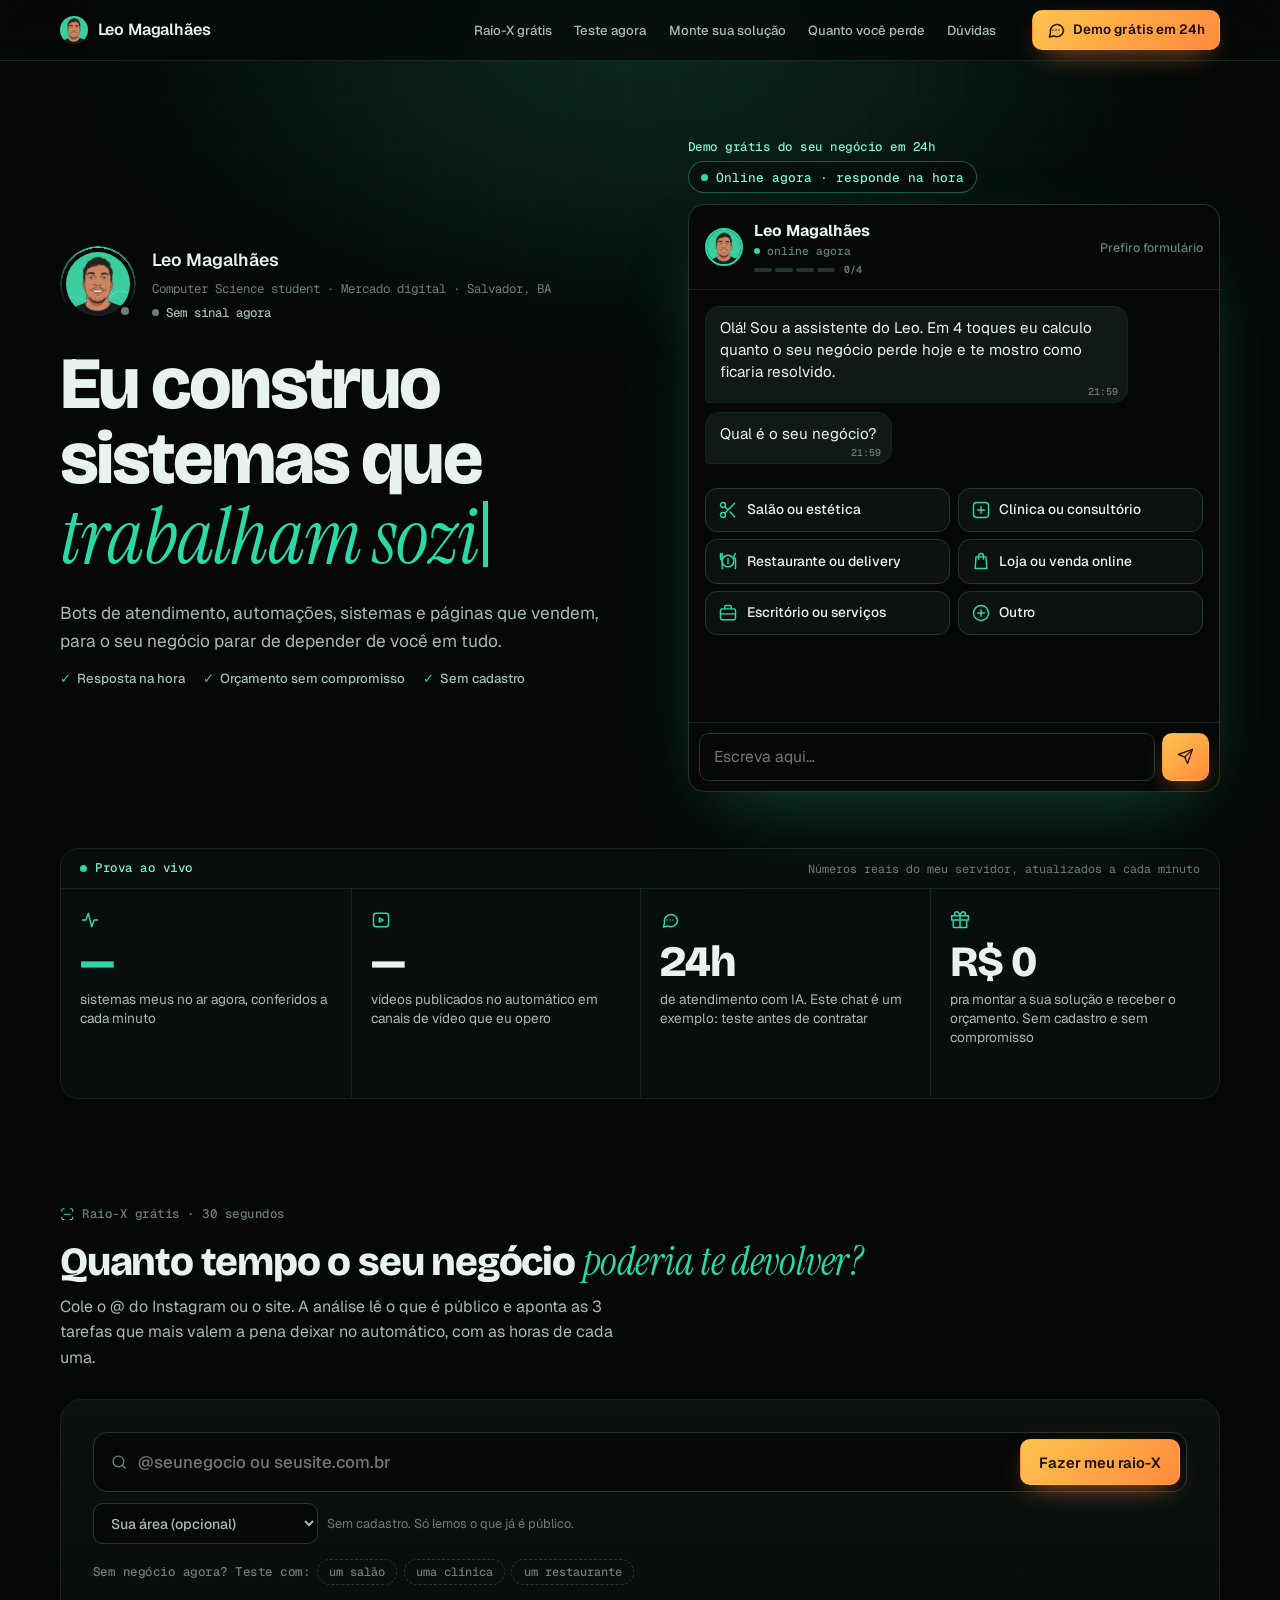
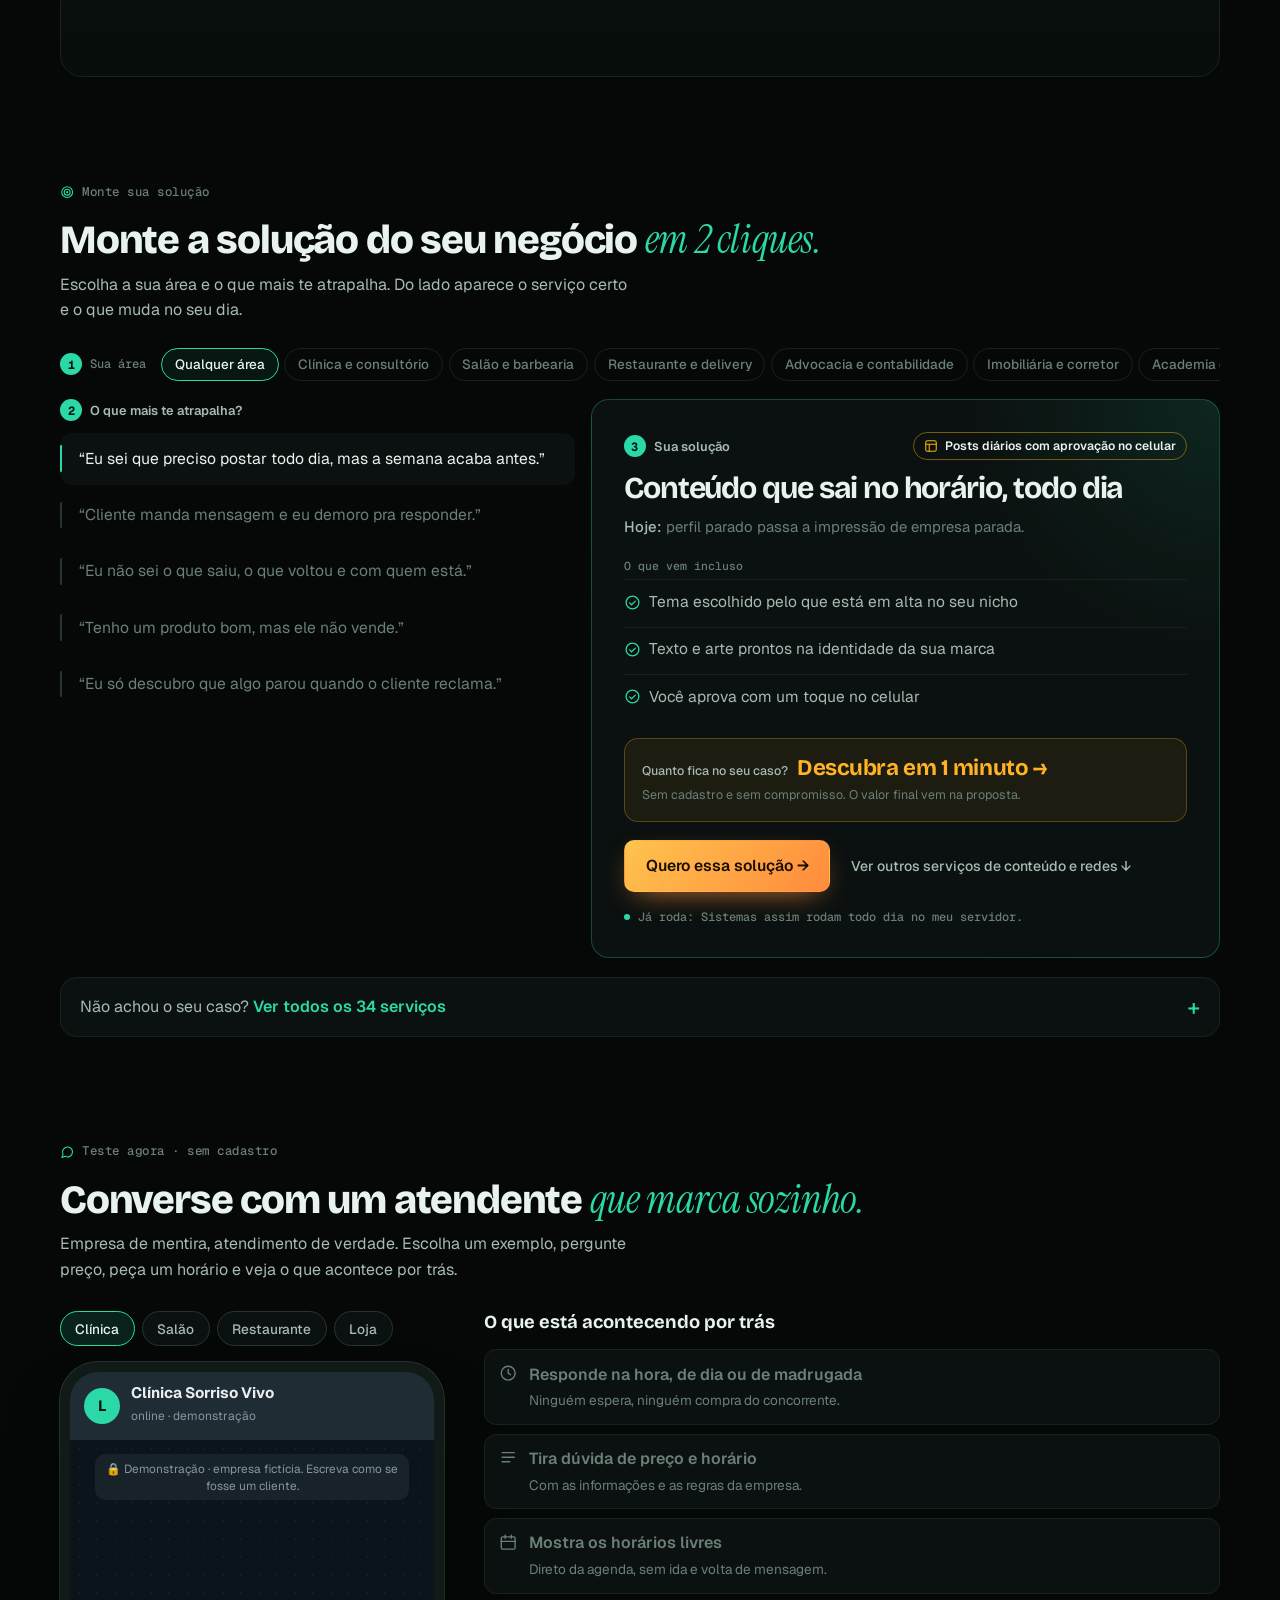
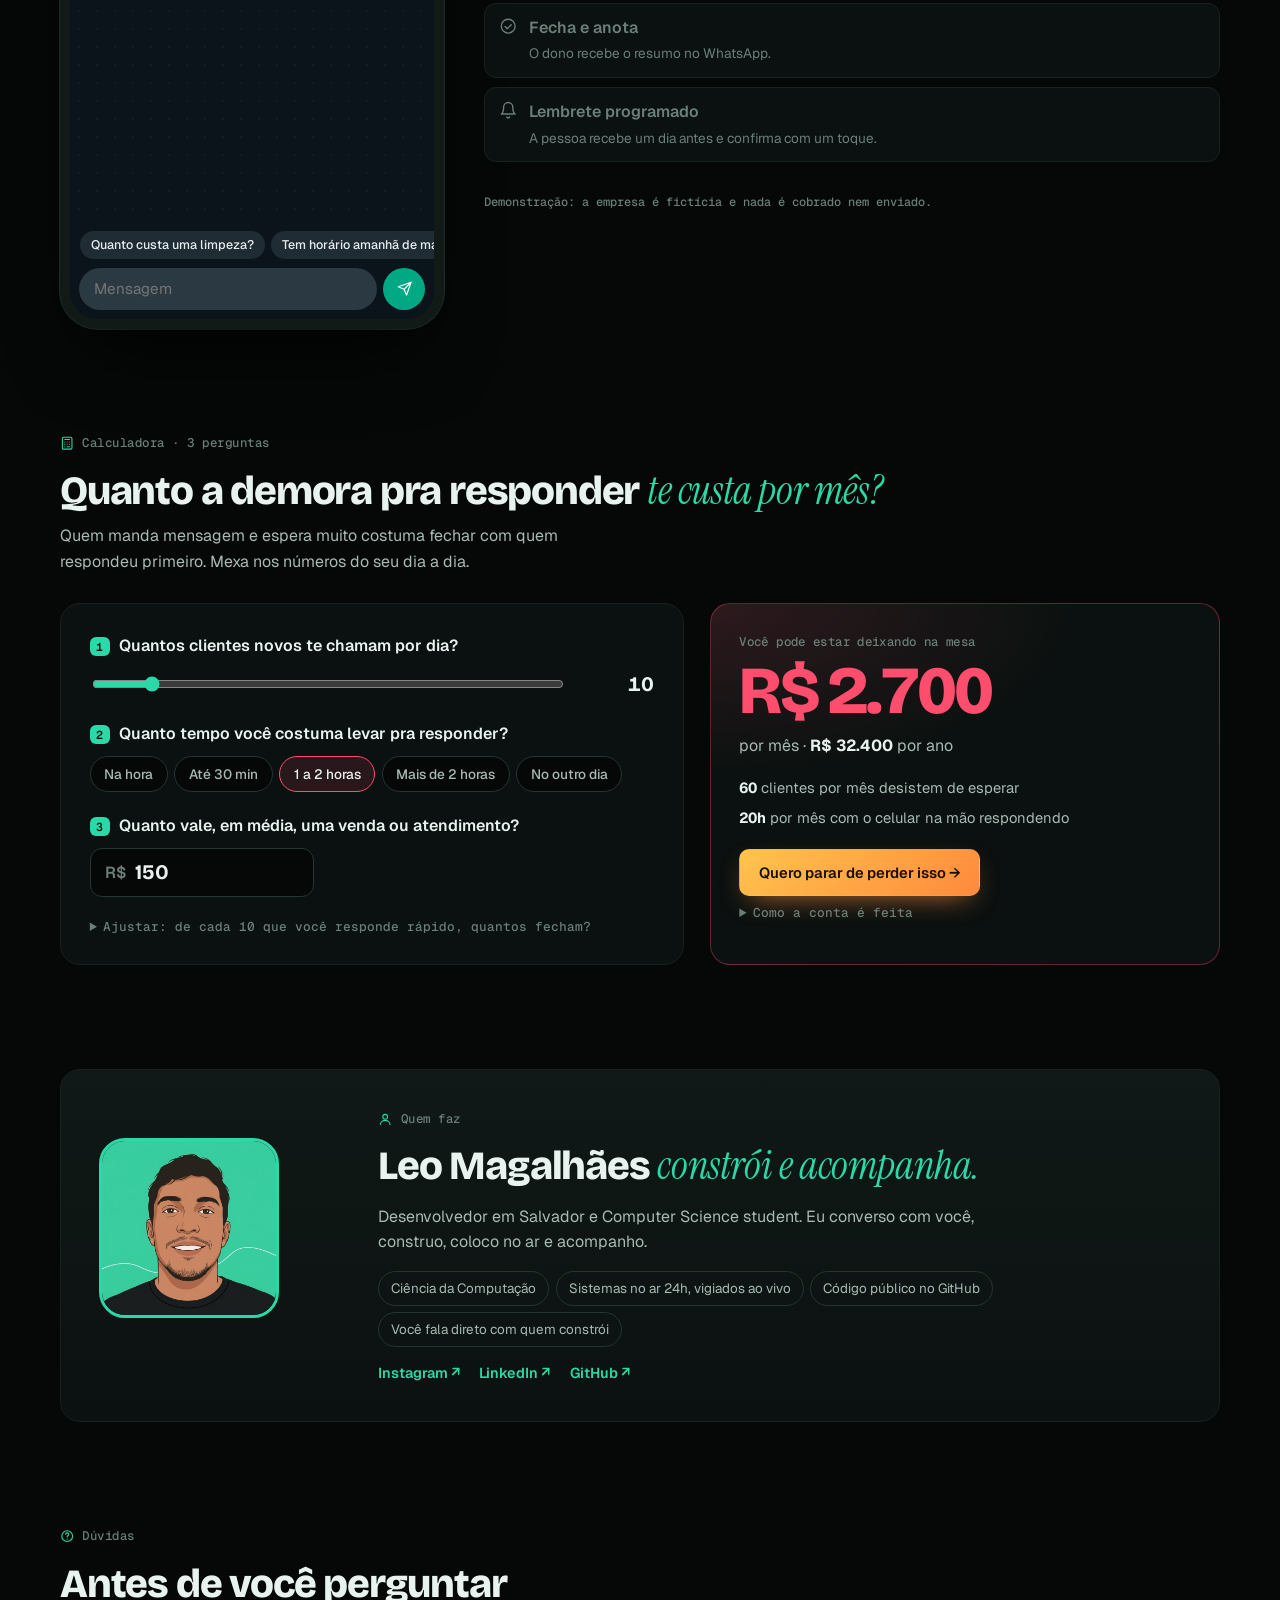
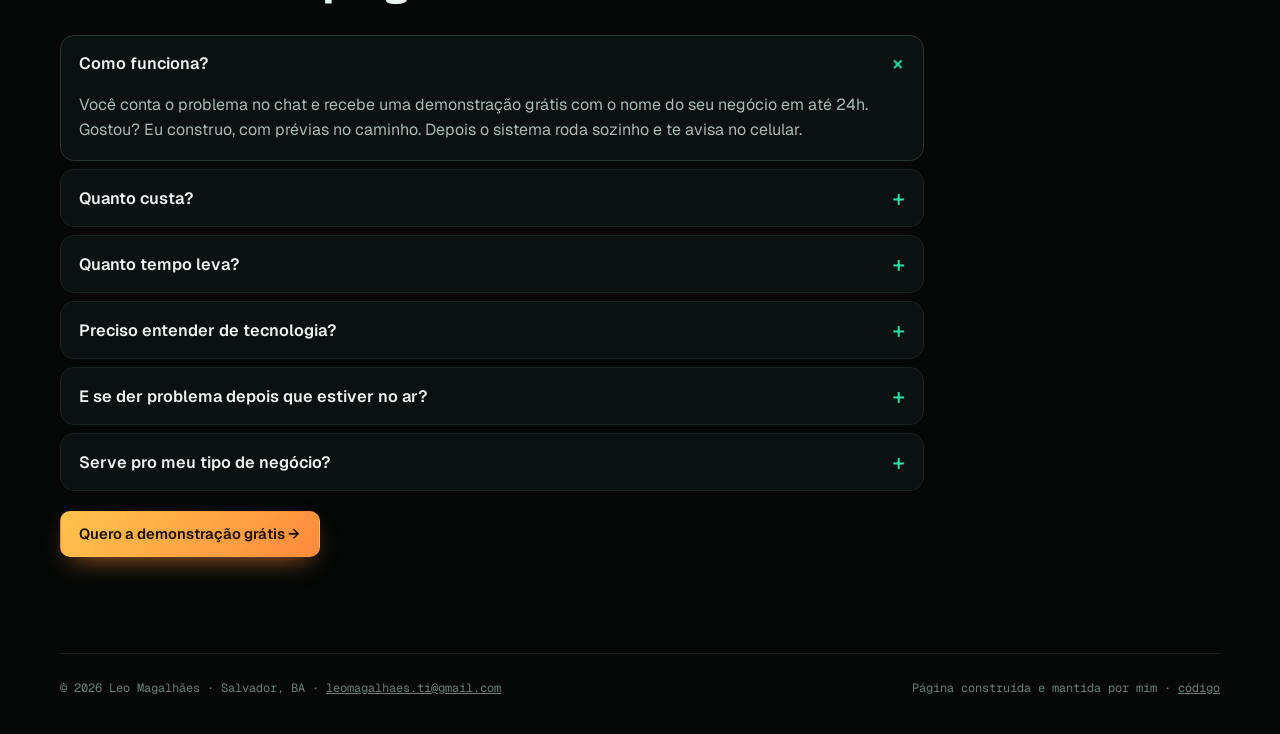
==== commit a90fbdae: "Instagram novo: @leo.maagalhaes Co-Authored-By: Claude Opus 5.5 <noreply@anthropic.com>" ====
--- a/novo/index.html
+++ b/novo/index.html
@@ -957,7 +957,7 @@
           <h2>Leo Magalhães <em class="serif">constrói e acompanha.</em></h2>
           <p>Desenvolvedor em Salvador e Computer Science student. Eu converso com você, construo, coloco no ar e acompanho.</p>
           <ul class="selos"><li>Ciência da Computação</li><li>Sistemas no ar 24h, vigiados ao vivo</li><li>Código público no GitHub</li><li>Você fala direto com quem constrói</li></ul>
-          <div class="sobre-links"><a href="https://www.instagram.com/leomagalhaes.ti/">Instagram ↗</a><a href="https://www.linkedin.com/in/leomagalhaesti/">LinkedIn ↗</a><a href="https://github.com/leomagalhaesti">GitHub ↗</a></div>
+          <div class="sobre-links"><a href="https://www.instagram.com/leo.maagalhaes/">Instagram ↗</a><a href="https://www.linkedin.com/in/leomagalhaesti/">LinkedIn ↗</a><a href="https://github.com/leomagalhaesti">GitHub ↗</a></div>
         </div>
       </div>
     </section>
